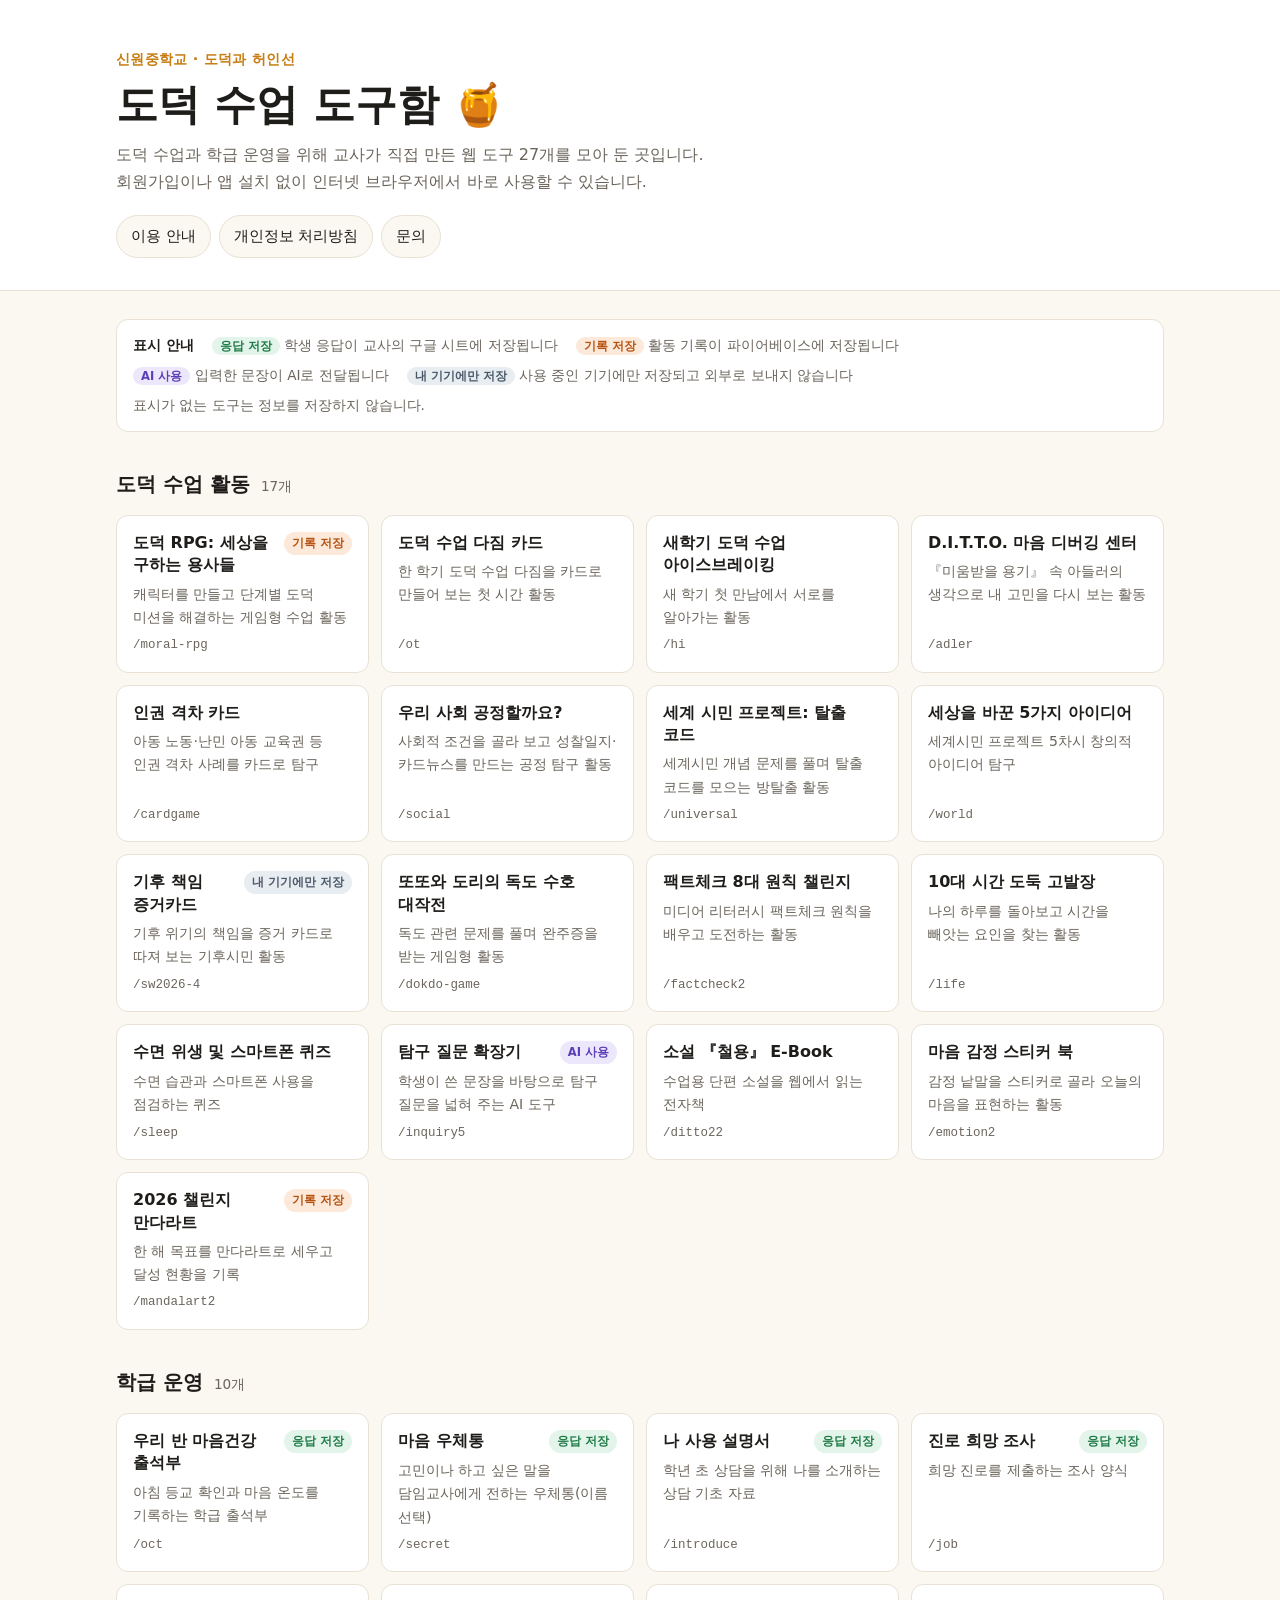
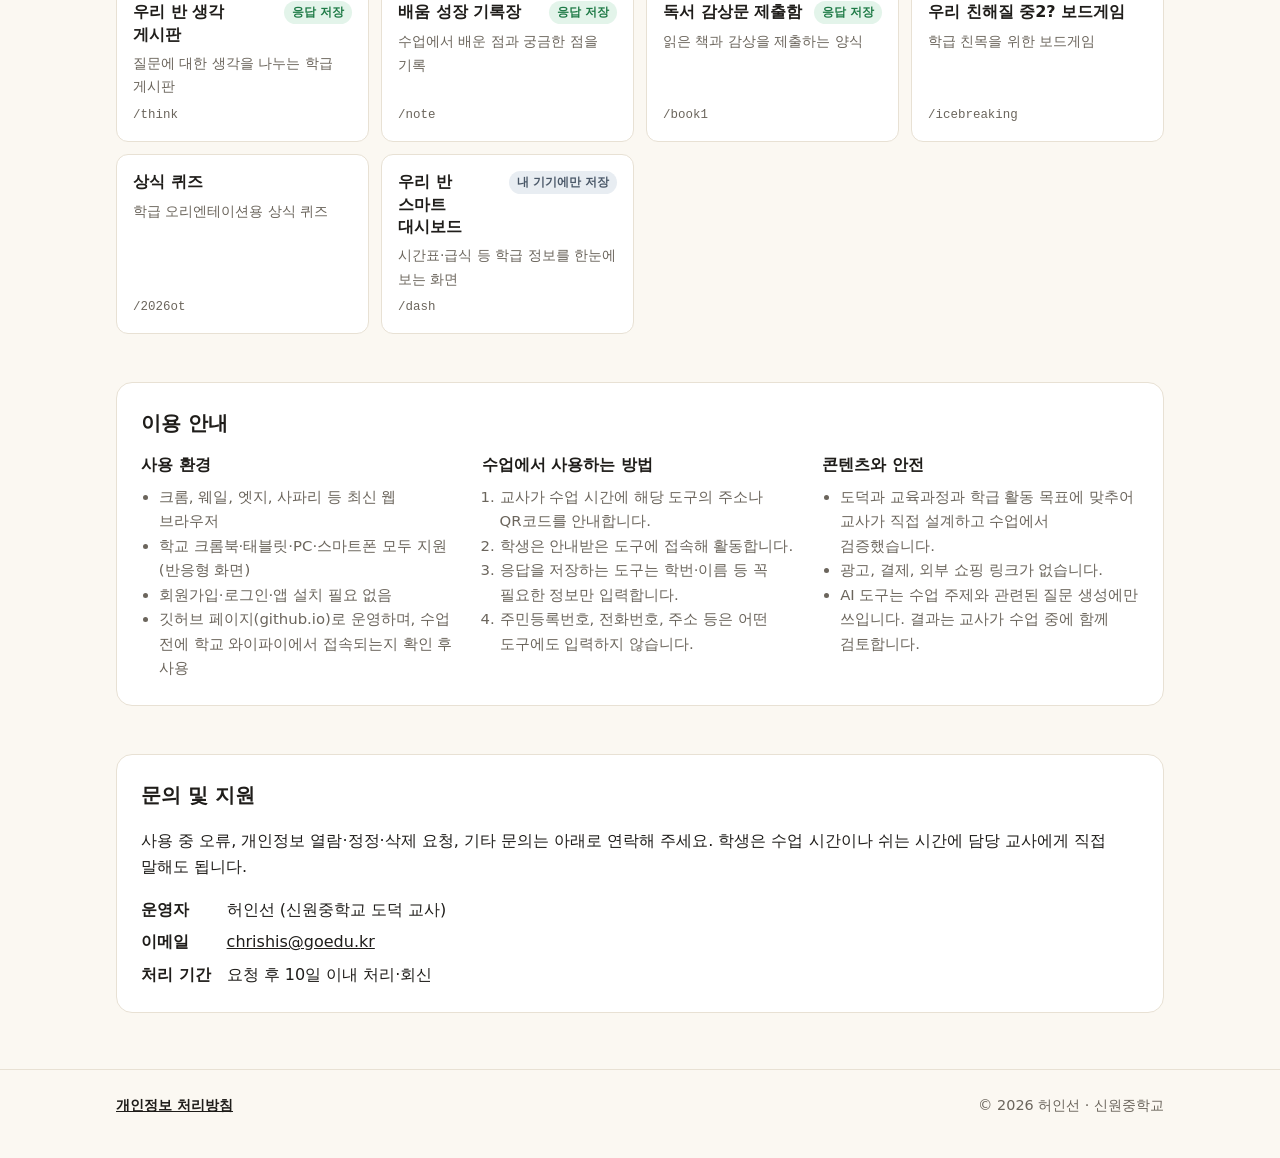
==== index.html @ d1f672aa "학급 운영 목록에서 비밀 마니또 제외 Co-Authored-By: Claude Opus 5.5 <noreply@anthropic.com> Claude-Session: https:/" ====
<!doctype html>
<html lang="ko">
<head>
<meta charset="utf-8">
<meta name="viewport" content="width=device-width, initial-scale=1">
<title>도덕 수업 도구함</title>
<meta name="description" content="신원중학교 허인선 교사가 수업과 학급 운영을 위해 직접 만든 학습지원 웹 도구 모음">
<link rel="stylesheet" href="style.css">
</head>
<body>
<header class="hero">
  <div class="wrap">
    <p class="eyebrow">신원중학교 · 도덕과 허인선</p>
    <h1>도덕 수업 도구함 <span aria-hidden="true">🍯</span></h1>
    <p class="lead">도덕 수업과 학급 운영을 위해 교사가 직접 만든 웹 도구 27개를 모아 둔 곳입니다. 회원가입이나 앱 설치 없이 인터넷 브라우저에서 바로 사용할 수 있습니다.</p>
    <nav class="quick">
      <a href="#guide">이용 안내</a>
      <a href="privacy.html">개인정보 처리방침</a>
      <a href="#support">문의</a>
    </nav>
  </div>
</header>

<main class="wrap">
  <aside class="legend" aria-label="표시 안내">
    <strong>표시 안내</strong>
    <span><span class="badge b-gs">응답 저장</span> 학생 응답이 교사의 구글 시트에 저장됩니다</span>
    <span><span class="badge b-fb">기록 저장</span> 활동 기록이 파이어베이스에 저장됩니다</span>
    <span><span class="badge b-ai">AI 사용</span> 입력한 문장이 AI로 전달됩니다</span>
    <span><span class="badge b-ls">내 기기에만 저장</span> 사용 중인 기기에만 저장되고 외부로 보내지 않습니다</span>
    <span>표시가 없는 도구는 정보를 저장하지 않습니다.</span>
  </aside>

    <section class="group">
      <h2>도덕 수업 활동 <small>17개</small></h2>
      <div class="grid">
      <a class="card" href="https://heoinseon.github.io/moral-rpg/" target="_blank" rel="noopener">
        <div class="card-top"><h3>도덕 RPG: 세상을 구하는 용사들</h3><span class="badge b-fb" title="파이어베이스">기록 저장</span></div>
        <p>캐릭터를 만들고 단계별 도덕 미션을 해결하는 게임형 수업 활동</p>
        <span class="url">/moral-rpg</span>
      </a>
      <a class="card" href="https://heoinseon.github.io/ot/" target="_blank" rel="noopener">
        <div class="card-top"><h3>도덕 수업 다짐 카드</h3></div>
        <p>한 학기 도덕 수업 다짐을 카드로 만들어 보는 첫 시간 활동</p>
        <span class="url">/ot</span>
      </a>
      <a class="card" href="https://heoinseon.github.io/hi/" target="_blank" rel="noopener">
        <div class="card-top"><h3>새학기 도덕 수업 아이스브레이킹</h3></div>
        <p>새 학기 첫 만남에서 서로를 알아가는 활동</p>
        <span class="url">/hi</span>
      </a>
      <a class="card" href="https://heoinseon.github.io/adler/" target="_blank" rel="noopener">
        <div class="card-top"><h3>D.I.T.T.O. 마음 디버깅 센터</h3></div>
        <p>『미움받을 용기』 속 아들러의 생각으로 내 고민을 다시 보는 활동</p>
        <span class="url">/adler</span>
      </a>
      <a class="card" href="https://heoinseon.github.io/cardgame/" target="_blank" rel="noopener">
        <div class="card-top"><h3>인권 격차 카드</h3></div>
        <p>아동 노동·난민 아동 교육권 등 인권 격차 사례를 카드로 탐구</p>
        <span class="url">/cardgame</span>
      </a>
      <a class="card" href="https://heoinseon.github.io/social/" target="_blank" rel="noopener">
        <div class="card-top"><h3>우리 사회 공정할까요?</h3></div>
        <p>사회적 조건을 골라 보고 성찰일지·카드뉴스를 만드는 공정 탐구 활동</p>
        <span class="url">/social</span>
      </a>
      <a class="card" href="https://heoinseon.github.io/universal/" target="_blank" rel="noopener">
        <div class="card-top"><h3>세계 시민 프로젝트: 탈출 코드</h3></div>
        <p>세계시민 개념 문제를 풀며 탈출 코드를 모으는 방탈출 활동</p>
        <span class="url">/universal</span>
      </a>
      <a class="card" href="https://heoinseon.github.io/world/" target="_blank" rel="noopener">
        <div class="card-top"><h3>세상을 바꾼 5가지 아이디어</h3></div>
        <p>세계시민 프로젝트 5차시 창의적 아이디어 탐구</p>
        <span class="url">/world</span>
      </a>
      <a class="card" href="https://heoinseon.github.io/sw2026-4/" target="_blank" rel="noopener">
        <div class="card-top"><h3>기후 책임 증거카드</h3><span class="badge b-ls" title="브라우저">내 기기에만 저장</span></div>
        <p>기후 위기의 책임을 증거 카드로 따져 보는 기후시민 활동</p>
        <span class="url">/sw2026-4</span>
      </a>
      <a class="card" href="https://heoinseon.github.io/dokdo-game/" target="_blank" rel="noopener">
        <div class="card-top"><h3>또또와 도리의 독도 수호 대작전</h3></div>
        <p>독도 관련 문제를 풀며 완주증을 받는 게임형 활동</p>
        <span class="url">/dokdo-game</span>
      </a>
      <a class="card" href="https://heoinseon.github.io/factcheck2/" target="_blank" rel="noopener">
        <div class="card-top"><h3>팩트체크 8대 원칙 챌린지</h3></div>
        <p>미디어 리터러시 팩트체크 원칙을 배우고 도전하는 활동</p>
        <span class="url">/factcheck2</span>
      </a>
      <a class="card" href="https://heoinseon.github.io/life/" target="_blank" rel="noopener">
        <div class="card-top"><h3>10대 시간 도둑 고발장</h3></div>
        <p>나의 하루를 돌아보고 시간을 빼앗는 요인을 찾는 활동</p>
        <span class="url">/life</span>
      </a>
      <a class="card" href="https://heoinseon.github.io/sleep/" target="_blank" rel="noopener">
        <div class="card-top"><h3>수면 위생 및 스마트폰 퀴즈</h3></div>
        <p>수면 습관과 스마트폰 사용을 점검하는 퀴즈</p>
        <span class="url">/sleep</span>
      </a>
      <a class="card" href="https://heoinseon.github.io/inquiry5/" target="_blank" rel="noopener">
        <div class="card-top"><h3>탐구 질문 확장기</h3><span class="badge b-ai" title="Google Gemini">AI 사용</span></div>
        <p>학생이 쓴 문장을 바탕으로 탐구 질문을 넓혀 주는 AI 도구</p>
        <span class="url">/inquiry5</span>
      </a>
      <a class="card" href="https://heoinseon.github.io/ditto22/" target="_blank" rel="noopener">
        <div class="card-top"><h3>소설 『철용』 E-Book</h3></div>
        <p>수업용 단편 소설을 웹에서 읽는 전자책</p>
        <span class="url">/ditto22</span>
      </a>
      <a class="card" href="https://heoinseon.github.io/emotion2/" target="_blank" rel="noopener">
        <div class="card-top"><h3>마음 감정 스티커 북</h3></div>
        <p>감정 낱말을 스티커로 골라 오늘의 마음을 표현하는 활동</p>
        <span class="url">/emotion2</span>
      </a>
      <a class="card" href="https://heoinseon.github.io/mandalart2/" target="_blank" rel="noopener">
        <div class="card-top"><h3>2026 챌린지 만다라트</h3><span class="badge b-fb" title="파이어베이스">기록 저장</span></div>
        <p>한 해 목표를 만다라트로 세우고 달성 현황을 기록</p>
        <span class="url">/mandalart2</span>
      </a>
      </div>
    </section>
    <section class="group">
      <h2>학급 운영 <small>10개</small></h2>
      <div class="grid">
      <a class="card" href="https://heoinseon.github.io/oct/" target="_blank" rel="noopener">
        <div class="card-top"><h3>우리 반 마음건강 출석부</h3><span class="badge b-gs" title="구글 시트">응답 저장</span></div>
        <p>아침 등교 확인과 마음 온도를 기록하는 학급 출석부</p>
        <span class="url">/oct</span>
      </a>
      <a class="card" href="https://heoinseon.github.io/secret/" target="_blank" rel="noopener">
        <div class="card-top"><h3>마음 우체통</h3><span class="badge b-gs" title="구글 시트">응답 저장</span></div>
        <p>고민이나 하고 싶은 말을 담임교사에게 전하는 우체통(이름 선택)</p>
        <span class="url">/secret</span>
      </a>
      <a class="card" href="https://heoinseon.github.io/introduce/" target="_blank" rel="noopener">
        <div class="card-top"><h3>나 사용 설명서</h3><span class="badge b-gs" title="구글 시트">응답 저장</span></div>
        <p>학년 초 상담을 위해 나를 소개하는 상담 기초 자료</p>
        <span class="url">/introduce</span>
      </a>
      <a class="card" href="https://heoinseon.github.io/job/" target="_blank" rel="noopener">
        <div class="card-top"><h3>진로 희망 조사</h3><span class="badge b-gs" title="구글 시트">응답 저장</span></div>
        <p>희망 진로를 제출하는 조사 양식</p>
        <span class="url">/job</span>
      </a>
      <a class="card" href="https://heoinseon.github.io/think/" target="_blank" rel="noopener">
        <div class="card-top"><h3>우리 반 생각 게시판</h3><span class="badge b-gs" title="구글 시트">응답 저장</span></div>
        <p>질문에 대한 생각을 나누는 학급 게시판</p>
        <span class="url">/think</span>
      </a>
      <a class="card" href="https://heoinseon.github.io/note/" target="_blank" rel="noopener">
        <div class="card-top"><h3>배움 성장 기록장</h3><span class="badge b-gs" title="구글 시트">응답 저장</span></div>
        <p>수업에서 배운 점과 궁금한 점을 기록</p>
        <span class="url">/note</span>
      </a>
      <a class="card" href="https://heoinseon.github.io/book1/" target="_blank" rel="noopener">
        <div class="card-top"><h3>독서 감상문 제출함</h3><span class="badge b-gs" title="구글 시트">응답 저장</span></div>
        <p>읽은 책과 감상을 제출하는 양식</p>
        <span class="url">/book1</span>
      </a>
      <a class="card" href="https://heoinseon.github.io/icebreaking/" target="_blank" rel="noopener">
        <div class="card-top"><h3>우리 친해질 중2? 보드게임</h3></div>
        <p>학급 친목을 위한 보드게임</p>
        <span class="url">/icebreaking</span>
      </a>
      <a class="card" href="https://heoinseon.github.io/2026ot/" target="_blank" rel="noopener">
        <div class="card-top"><h3>상식 퀴즈</h3></div>
        <p>학급 오리엔테이션용 상식 퀴즈</p>
        <span class="url">/2026ot</span>
      </a>
      <a class="card" href="https://heoinseon.github.io/dash/" target="_blank" rel="noopener">
        <div class="card-top"><h3>우리 반 스마트 대시보드</h3><span class="badge b-ls" title="브라우저">내 기기에만 저장</span></div>
        <p>시간표·급식 등 학급 정보를 한눈에 보는 화면</p>
        <span class="url">/dash</span>
      </a>
      </div>
    </section>

  <section id="guide" class="panel">
    <h2>이용 안내</h2>
    <div class="cols">
      <div>
        <h3>사용 환경</h3>
        <ul>
          <li>크롬, 웨일, 엣지, 사파리 등 최신 웹 브라우저</li>
          <li>학교 크롬북·태블릿·PC·스마트폰 모두 지원(반응형 화면)</li>
          <li>회원가입·로그인·앱 설치 필요 없음</li>
          <li>깃허브 페이지(github.io)로 운영하며, 수업 전에 학교 와이파이에서 접속되는지 확인 후 사용</li>
        </ul>
      </div>
      <div>
        <h3>수업에서 사용하는 방법</h3>
        <ol>
          <li>교사가 수업 시간에 해당 도구의 주소나 QR코드를 안내합니다.</li>
          <li>학생은 안내받은 도구에 접속해 활동합니다.</li>
          <li>응답을 저장하는 도구는 학번·이름 등 꼭 필요한 정보만 입력합니다.</li>
          <li>주민등록번호, 전화번호, 주소 등은 어떤 도구에도 입력하지 않습니다.</li>
        </ol>
      </div>
      <div>
        <h3>콘텐츠와 안전</h3>
        <ul>
          <li>도덕과 교육과정과 학급 활동 목표에 맞추어 교사가 직접 설계하고 수업에서 검증했습니다.</li>
          <li>광고, 결제, 외부 쇼핑 링크가 없습니다.</li>
          <li>AI 도구는 수업 주제와 관련된 질문 생성에만 쓰입니다. 결과는 교사가 수업 중에 함께 검토합니다.</li>
        </ul>
      </div>
    </div>
  </section>

  <section id="support" class="panel">
    <h2>문의 및 지원</h2>
    <p>사용 중 오류, 개인정보 열람·정정·삭제 요청, 기타 문의는 아래로 연락해 주세요. 학생은 수업 시간이나 쉬는 시간에 담당 교사에게 직접 말해도 됩니다.</p>
    <dl class="contact">
      <dt>운영자</dt><dd>허인선 (신원중학교 도덕 교사)</dd>
      <dt>이메일</dt><dd><a href="mailto:chrishis@goedu.kr">chrishis@goedu.kr</a></dd>
      <dt>처리 기간</dt><dd>요청 후 10일 이내 처리·회신</dd>
    </dl>
  </section>
</main>

<footer class="foot">
  <div class="wrap">
    <a href="privacy.html"><strong>개인정보 처리방침</strong></a>
    <span>© 2026 허인선 · 신원중학교</span>
  </div>
</footer>
</body>
</html>
---- style.css ----
:root{
  --bg:#fbf8f2; --surface:#ffffff; --ink:#1f1d1a; --muted:#6b655c; --line:#e8e1d4;
  --accent:#c77d12; --accent-soft:#fdf0d8;
  --gs:#1e7a46; --gs-bg:#e3f4ea; --fb:#b5520f; --fb-bg:#fde9da;
  --ai:#5b3fb8; --ai-bg:#ece7fb; --ls:#4a5868; --ls-bg:#e8edf2;
}
@media (prefers-color-scheme: dark){
  :root{
    --bg:#191714; --surface:#221f1b; --ink:#f1ece4; --muted:#a8a095; --line:#38332c;
    --accent:#f0a83a; --accent-soft:#3a2e1a;
    --gs:#7fd3a2; --gs-bg:#1f3428; --fb:#f4a774; --fb-bg:#3b271a;
    --ai:#b9a6f5; --ai-bg:#2d2547; --ls:#b4c0cc; --ls-bg:#2a3038;
  }
}
*{box-sizing:border-box}
body{margin:0;background:var(--bg);color:var(--ink);
  font-family:"Pretendard","Apple SD Gothic Neo","Malgun Gothic","Noto Sans KR",system-ui,sans-serif;
  line-height:1.65;word-break:keep-all}
a{color:inherit}
.wrap{max-width:1080px;margin:0 auto;padding:0 16px}
.hero{border-bottom:1px solid var(--line);background:var(--surface);padding:48px 0 32px}
.eyebrow{margin:0;color:var(--accent);font-weight:700;font-size:.9rem;letter-spacing:.02em}
.hero h1{margin:.2em 0 .3em;font-size:clamp(1.8rem,5vw,2.6rem);line-height:1.2}
.lead{max-width:640px;color:var(--muted);margin:0}
.quick{display:flex;flex-wrap:wrap;gap:8px;margin-top:20px}
.quick a{text-decoration:none;padding:8px 14px;border:1px solid var(--line);border-radius:999px;font-size:.92rem;background:var(--bg)}
.quick a:hover{border-color:var(--accent);color:var(--accent)}
.legend{display:flex;flex-wrap:wrap;gap:8px 18px;align-items:center;margin:28px 0 8px;padding:14px 16px;
  background:var(--surface);border:1px solid var(--line);border-radius:12px;font-size:.85rem;color:var(--muted)}
.legend strong{color:var(--ink)}
.group{margin-top:36px}
.group h2{font-size:1.25rem;margin:0 0 14px}
.group h2 small{color:var(--muted);font-weight:500;font-size:.85rem;margin-left:4px}
.grid{display:grid;grid-template-columns:repeat(auto-fill,minmax(240px,1fr));gap:12px}
.card{display:flex;flex-direction:column;gap:6px;text-decoration:none;background:var(--surface);
  border:1px solid var(--line);border-radius:12px;padding:16px;transition:border-color .15s,transform .15s}
.card:hover{border-color:var(--accent);transform:translateY(-2px)}
.card-top{display:flex;justify-content:space-between;gap:8px;align-items:flex-start}
.card h3{margin:0;font-size:1rem;line-height:1.4}
.card p{margin:0;color:var(--muted);font-size:.88rem;flex:1}
.card .url{font-size:.78rem;color:var(--muted);font-family:ui-monospace,Menlo,monospace}
.badge{flex-shrink:0;font-size:.72rem;font-weight:700;padding:2px 8px;border-radius:999px;white-space:nowrap}
.b-gs{color:var(--gs);background:var(--gs-bg)} .b-fb{color:var(--fb);background:var(--fb-bg)}
.b-ai{color:var(--ai);background:var(--ai-bg)} .b-ls{color:var(--ls);background:var(--ls-bg)}
.panel{margin-top:48px;background:var(--surface);border:1px solid var(--line);border-radius:16px;padding:24px}
.panel h2{margin:0 0 12px;font-size:1.25rem}
.panel h3{font-size:1rem;margin:0 0 6px}
.cols{display:grid;grid-template-columns:repeat(auto-fit,minmax(260px,1fr));gap:24px}
.panel ul,.panel ol{margin:0;padding-left:1.2em;color:var(--muted);font-size:.93rem}
.contact{display:grid;grid-template-columns:max-content 1fr;gap:6px 16px;margin:16px 0 0}
.contact dt{font-weight:700} .contact dd{margin:0}
.foot{margin-top:56px;border-top:1px solid var(--line);padding:24px 0 40px;font-size:.9rem;color:var(--muted)}
.foot .wrap{display:flex;flex-wrap:wrap;gap:12px 24px;justify-content:space-between}
.foot a{color:var(--ink)}
/* 처리방침 문서 */
.doc{max-width:820px}
.doc h2{font-size:1.15rem;margin:36px 0 10px;padding-top:12px;border-top:1px solid var(--line)}
.doc p,.doc li{font-size:.95rem}
.doc .meta{color:var(--muted);font-size:.88rem}
.toc{background:var(--surface);border:1px solid var(--line);border-radius:12px;padding:16px 20px;margin:24px 0}
.toc ol{margin:0;padding-left:1.3em;columns:2;column-gap:28px;font-size:.92rem}
@media (max-width:560px){.toc ol{columns:1}}
.tbl{width:100%;overflow-x:auto;margin:12px 0}
table{border-collapse:collapse;width:100%;min-width:560px;font-size:.88rem;background:var(--surface)}
th,td{border:1px solid var(--line);padding:8px 10px;text-align:left;vertical-align:top}
th{background:var(--accent-soft)}
.note{background:var(--accent-soft);border-radius:10px;padding:12px 16px;font-size:.92rem}
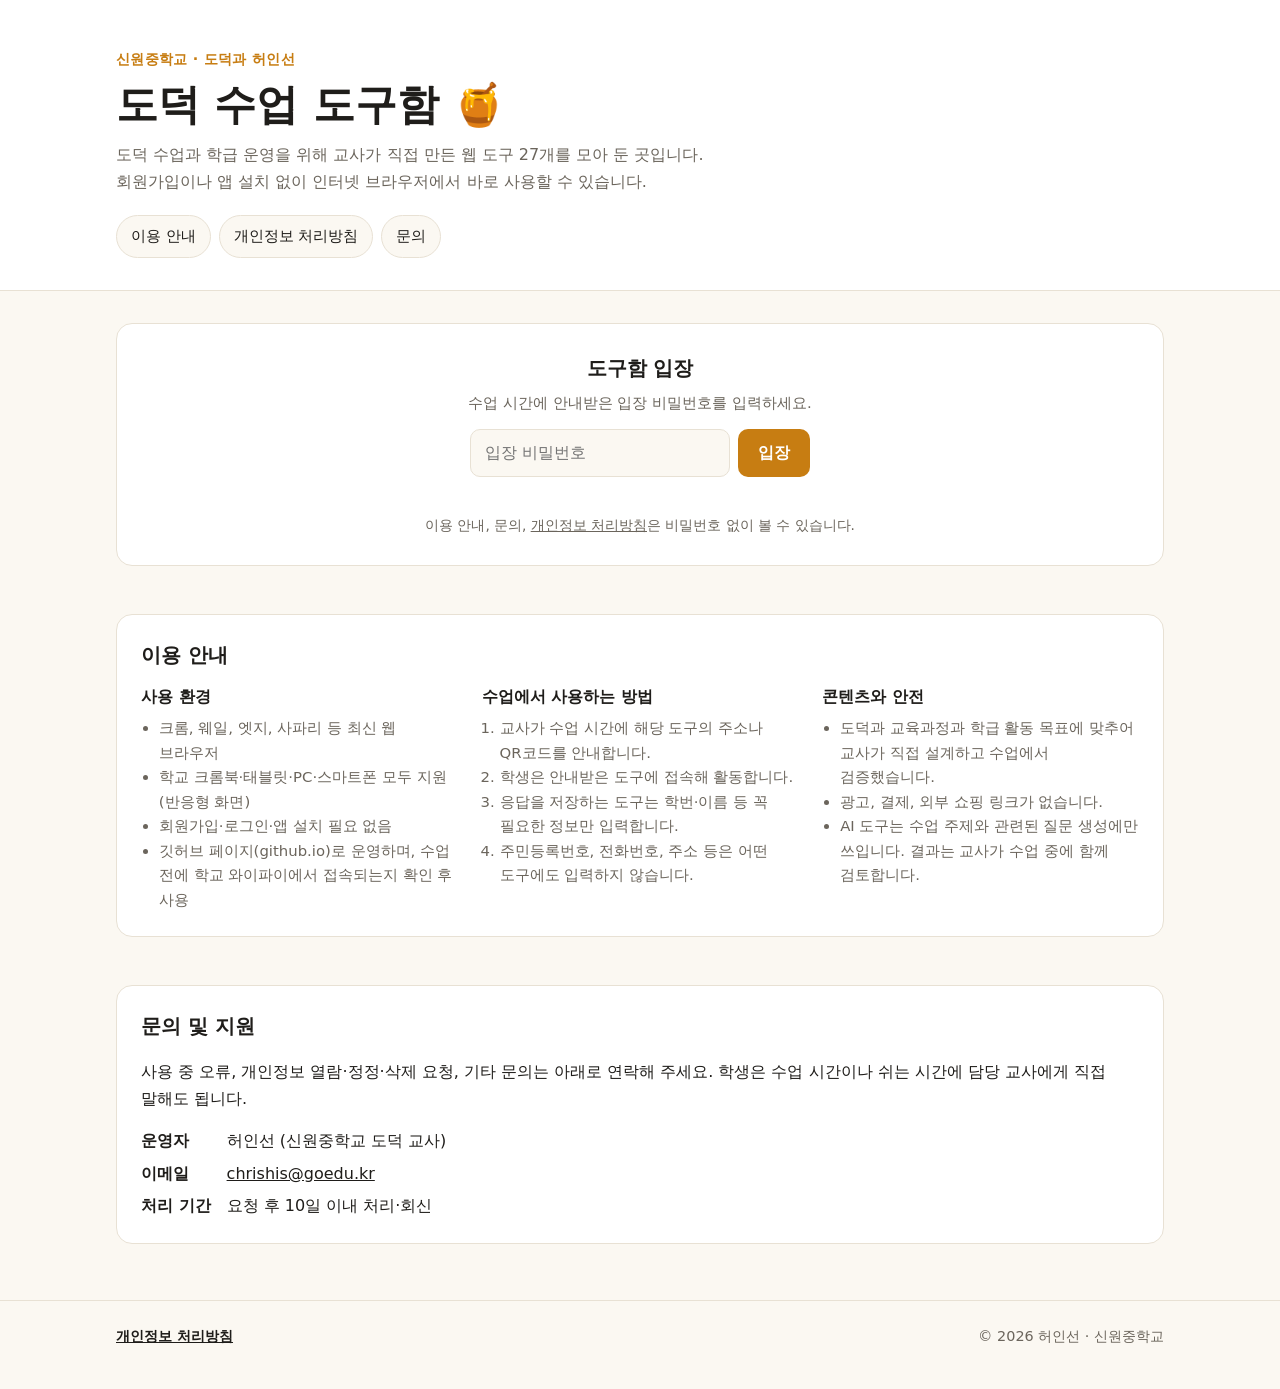
==== commit 77a7f8d2: "도구 목록에 입장 비밀번호 화면 추가 (목록은 암호화, 안내·문의·처리방침은 공개) Co-Authored-By: Claude Opus 5.5 <noreply@anthropic.co" ====
--- a/index.html
+++ b/index.html
@@ -22,161 +22,39 @@
 </header>
 
 <main class="wrap">
-  <aside class="legend" aria-label="표시 안내">
-    <strong>표시 안내</strong>
-    <span><span class="badge b-gs">응답 저장</span> 학생 응답이 교사의 구글 시트에 저장됩니다</span>
-    <span><span class="badge b-fb">기록 저장</span> 활동 기록이 파이어베이스에 저장됩니다</span>
-    <span><span class="badge b-ai">AI 사용</span> 입력한 문장이 AI로 전달됩니다</span>
-    <span><span class="badge b-ls">내 기기에만 저장</span> 사용 중인 기기에만 저장되고 외부로 보내지 않습니다</span>
-    <span>표시가 없는 도구는 정보를 저장하지 않습니다.</span>
-  </aside>
-
-    <section class="group">
-      <h2>도덕 수업 활동 <small>17개</small></h2>
-      <div class="grid">
-      <a class="card" href="https://heoinseon.github.io/moral-rpg/" target="_blank" rel="noopener">
-        <div class="card-top"><h3>도덕 RPG: 세상을 구하는 용사들</h3><span class="badge b-fb" title="파이어베이스">기록 저장</span></div>
-        <p>캐릭터를 만들고 단계별 도덕 미션을 해결하는 게임형 수업 활동</p>
-        <span class="url">/moral-rpg</span>
-      </a>
-      <a class="card" href="https://heoinseon.github.io/ot/" target="_blank" rel="noopener">
-        <div class="card-top"><h3>도덕 수업 다짐 카드</h3></div>
-        <p>한 학기 도덕 수업 다짐을 카드로 만들어 보는 첫 시간 활동</p>
-        <span class="url">/ot</span>
-      </a>
-      <a class="card" href="https://heoinseon.github.io/hi/" target="_blank" rel="noopener">
-        <div class="card-top"><h3>새학기 도덕 수업 아이스브레이킹</h3></div>
-        <p>새 학기 첫 만남에서 서로를 알아가는 활동</p>
-        <span class="url">/hi</span>
-      </a>
-      <a class="card" href="https://heoinseon.github.io/adler/" target="_blank" rel="noopener">
-        <div class="card-top"><h3>D.I.T.T.O. 마음 디버깅 센터</h3></div>
-        <p>『미움받을 용기』 속 아들러의 생각으로 내 고민을 다시 보는 활동</p>
-        <span class="url">/adler</span>
-      </a>
-      <a class="card" href="https://heoinseon.github.io/cardgame/" target="_blank" rel="noopener">
-        <div class="card-top"><h3>인권 격차 카드</h3></div>
-        <p>아동 노동·난민 아동 교육권 등 인권 격차 사례를 카드로 탐구</p>
-        <span class="url">/cardgame</span>
-      </a>
-      <a class="card" href="https://heoinseon.github.io/social/" target="_blank" rel="noopener">
-        <div class="card-top"><h3>우리 사회 공정할까요?</h3></div>
-        <p>사회적 조건을 골라 보고 성찰일지·카드뉴스를 만드는 공정 탐구 활동</p>
-        <span class="url">/social</span>
-      </a>
-      <a class="card" href="https://heoinseon.github.io/universal/" target="_blank" rel="noopener">
-        <div class="card-top"><h3>세계 시민 프로젝트: 탈출 코드</h3></div>
-        <p>세계시민 개념 문제를 풀며 탈출 코드를 모으는 방탈출 활동</p>
-        <span class="url">/universal</span>
-      </a>
-      <a class="card" href="https://heoinseon.github.io/world/" target="_blank" rel="noopener">
-        <div class="card-top"><h3>세상을 바꾼 5가지 아이디어</h3></div>
-        <p>세계시민 프로젝트 5차시 창의적 아이디어 탐구</p>
-        <span class="url">/world</span>
-      </a>
-      <a class="card" href="https://heoinseon.github.io/sw2026-4/" target="_blank" rel="noopener">
-        <div class="card-top"><h3>기후 책임 증거카드</h3><span class="badge b-ls" title="브라우저">내 기기에만 저장</span></div>
-        <p>기후 위기의 책임을 증거 카드로 따져 보는 기후시민 활동</p>
-        <span class="url">/sw2026-4</span>
-      </a>
-      <a class="card" href="https://heoinseon.github.io/dokdo-game/" target="_blank" rel="noopener">
-        <div class="card-top"><h3>또또와 도리의 독도 수호 대작전</h3></div>
-        <p>독도 관련 문제를 풀며 완주증을 받는 게임형 활동</p>
-        <span class="url">/dokdo-game</span>
-      </a>
-      <a class="card" href="https://heoinseon.github.io/factcheck2/" target="_blank" rel="noopener">
-        <div class="card-top"><h3>팩트체크 8대 원칙 챌린지</h3></div>
-        <p>미디어 리터러시 팩트체크 원칙을 배우고 도전하는 활동</p>
-        <span class="url">/factcheck2</span>
-      </a>
-      <a class="card" href="https://heoinseon.github.io/life/" target="_blank" rel="noopener">
-        <div class="card-top"><h3>10대 시간 도둑 고발장</h3></div>
-        <p>나의 하루를 돌아보고 시간을 빼앗는 요인을 찾는 활동</p>
-        <span class="url">/life</span>
-      </a>
-      <a class="card" href="https://heoinseon.github.io/sleep/" target="_blank" rel="noopener">
-        <div class="card-top"><h3>수면 위생 및 스마트폰 퀴즈</h3></div>
-        <p>수면 습관과 스마트폰 사용을 점검하는 퀴즈</p>
-        <span class="url">/sleep</span>
-      </a>
-      <a class="card" href="https://heoinseon.github.io/inquiry5/" target="_blank" rel="noopener">
-        <div class="card-top"><h3>탐구 질문 확장기</h3><span class="badge b-ai" title="Google Gemini">AI 사용</span></div>
-        <p>학생이 쓴 문장을 바탕으로 탐구 질문을 넓혀 주는 AI 도구</p>
-        <span class="url">/inquiry5</span>
-      </a>
-      <a class="card" href="https://heoinseon.github.io/ditto22/" target="_blank" rel="noopener">
-        <div class="card-top"><h3>소설 『철용』 E-Book</h3></div>
-        <p>수업용 단편 소설을 웹에서 읽는 전자책</p>
-        <span class="url">/ditto22</span>
-      </a>
-      <a class="card" href="https://heoinseon.github.io/emotion2/" target="_blank" rel="noopener">
-        <div class="card-top"><h3>마음 감정 스티커 북</h3></div>
-        <p>감정 낱말을 스티커로 골라 오늘의 마음을 표현하는 활동</p>
-        <span class="url">/emotion2</span>
-      </a>
-      <a class="card" href="https://heoinseon.github.io/mandalart2/" target="_blank" rel="noopener">
-        <div class="card-top"><h3>2026 챌린지 만다라트</h3><span class="badge b-fb" title="파이어베이스">기록 저장</span></div>
-        <p>한 해 목표를 만다라트로 세우고 달성 현황을 기록</p>
-        <span class="url">/mandalart2</span>
-      </a>
-      </div>
-    </section>
-    <section class="group">
-      <h2>학급 운영 <small>10개</small></h2>
-      <div class="grid">
-      <a class="card" href="https://heoinseon.github.io/oct/" target="_blank" rel="noopener">
-        <div class="card-top"><h3>우리 반 마음건강 출석부</h3><span class="badge b-gs" title="구글 시트">응답 저장</span></div>
-        <p>아침 등교 확인과 마음 온도를 기록하는 학급 출석부</p>
-        <span class="url">/oct</span>
-      </a>
-      <a class="card" href="https://heoinseon.github.io/secret/" target="_blank" rel="noopener">
-        <div class="card-top"><h3>마음 우체통</h3><span class="badge b-gs" title="구글 시트">응답 저장</span></div>
-        <p>고민이나 하고 싶은 말을 담임교사에게 전하는 우체통(이름 선택)</p>
-        <span class="url">/secret</span>
-      </a>
-      <a class="card" href="https://heoinseon.github.io/introduce/" target="_blank" rel="noopener">
-        <div class="card-top"><h3>나 사용 설명서</h3><span class="badge b-gs" title="구글 시트">응답 저장</span></div>
-        <p>학년 초 상담을 위해 나를 소개하는 상담 기초 자료</p>
-        <span class="url">/introduce</span>
-      </a>
-      <a class="card" href="https://heoinseon.github.io/job/" target="_blank" rel="noopener">
-        <div class="card-top"><h3>진로 희망 조사</h3><span class="badge b-gs" title="구글 시트">응답 저장</span></div>
-        <p>희망 진로를 제출하는 조사 양식</p>
-        <span class="url">/job</span>
-      </a>
-      <a class="card" href="https://heoinseon.github.io/think/" target="_blank" rel="noopener">
-        <div class="card-top"><h3>우리 반 생각 게시판</h3><span class="badge b-gs" title="구글 시트">응답 저장</span></div>
-        <p>질문에 대한 생각을 나누는 학급 게시판</p>
-        <span class="url">/think</span>
-      </a>
-      <a class="card" href="https://heoinseon.github.io/note/" target="_blank" rel="noopener">
-        <div class="card-top"><h3>배움 성장 기록장</h3><span class="badge b-gs" title="구글 시트">응답 저장</span></div>
-        <p>수업에서 배운 점과 궁금한 점을 기록</p>
-        <span class="url">/note</span>
-      </a>
-      <a class="card" href="https://heoinseon.github.io/book1/" target="_blank" rel="noopener">
-        <div class="card-top"><h3>독서 감상문 제출함</h3><span class="badge b-gs" title="구글 시트">응답 저장</span></div>
-        <p>읽은 책과 감상을 제출하는 양식</p>
-        <span class="url">/book1</span>
-      </a>
-      <a class="card" href="https://heoinseon.github.io/icebreaking/" target="_blank" rel="noopener">
-        <div class="card-top"><h3>우리 친해질 중2? 보드게임</h3></div>
-        <p>학급 친목을 위한 보드게임</p>
-        <span class="url">/icebreaking</span>
-      </a>
-      <a class="card" href="https://heoinseon.github.io/2026ot/" target="_blank" rel="noopener">
-        <div class="card-top"><h3>상식 퀴즈</h3></div>
-        <p>학급 오리엔테이션용 상식 퀴즈</p>
-        <span class="url">/2026ot</span>
-      </a>
-      <a class="card" href="https://heoinseon.github.io/dash/" target="_blank" rel="noopener">
-        <div class="card-top"><h3>우리 반 스마트 대시보드</h3><span class="badge b-ls" title="브라우저">내 기기에만 저장</span></div>
-        <p>시간표·급식 등 학급 정보를 한눈에 보는 화면</p>
-        <span class="url">/dash</span>
-      </a>
-      </div>
-    </section>
-
+  <section id="gate" class="gate">
+    <h2>도구함 입장</h2>
+    <p>수업 시간에 안내받은 입장 비밀번호를 입력하세요.</p>
+    <form id="gate-form" autocomplete="off">
+      <label for="gate-pw" class="sr">입장 비밀번호</label>
+      <input id="gate-pw" type="password" placeholder="입장 비밀번호" required>
+      <button type="submit">입장</button>
+    </form>
+    <p id="gate-msg" class="gate-msg" role="alert"></p>
+    <p class="gate-note">이용 안내, 문의, <a href="privacy.html">개인정보 처리방침</a>은 비밀번호 없이 볼 수 있습니다.</p>
+  </section>
+  <div id="vault"></div>
+  <script type="application/json" id="vault-data">{"s": "jmVpMJh/tc26S0IYLDVnsw==", "i": "VEbkR9oCpFQLPz8D", "c": "nIPX/BXY41OzzC1LXAsn0L9A44rYpaDvjRw2ezuCR+5qrplNz4S8rzfikCEnUTYFPYnZ1MRVso8kcWbquu+xAy8qXgz8IC6Tu7IJh9HdBQWljWiEj3wbHveOEl6QU2WBCRF7kmS7Bq8n96g80gayBK8GKlg7xTPl+X23QlH2WH+mO60JfqyLHJBzz+R/iBE2L6eTOGxhOM8xYrCiUHbyXBBv5DjElMhigOvv+LHvYTUIwjfkv8uTDLBNVz0oU87gTmi/VX15IBr4ihh3/jKanAjrf+nIAziOHrfUiqG0iql+u8/c+ZC+8/Nr8rnmQgot4SX48TIGOZPnafewFz+eqNsC50e0feRd7zEJIFjquUTPzymbWOP/FkOx/uRs1UtF3OfpINrgV+LFw/YpIgOr5R85/79nagBgMKAVP8fHrzh9H1WE6Y/pH+77tlNuKi2qz8QeTDVzJduCXdhwh51StG+QB1L2i40ho79UzrdIAnVYKcDnaIz/Q2YbP2YGUFF4hl7jztRsfAPruf0KXBNbFMdEJdyOOAJpw4u3V16Grss6wBPmsnvteSvsPfBIdA7rELFxRre9zmza974oSGjVsTfSkJXmYCuHgDP8PiLcYfVhkNG1QziDcCovADR+c+Y8zxTV/6So9Jw05fXcbGMpHzmK8FUPtnBdvmFXBP6jU605lbgaKsvmJHN91LWSwfzb1BDq55yOS9Dz/euBPOO+TH3NT4k1/WoKrjnwUFDHGYCxq1aagpErr4ISDYksC2NdqmW3B0RZlGbQD0FyFFWVp1BdjPw8aYdNbiy2uT+KyJ9CfOQGH1qe0vgaL6tui4Myqo0tNLOfJThiUOhP/MyWXN23h8YfJWPSv3IMCNDAkdRFunoCIksMwPjUpfBvLl1iVr2yzSJTrda/x3z4naxE8Pamv5OTWLOsyf8XLbFZeFKY5pCt3LtySMyT/saC9jOhqC8MKpdlhMlovWbyaUQYG54D6j/SAaP9QP1YvE76smE1xzPmqhpmlslg1x9w5Jb+Fk2GuUL9zq5m5GO9RxmmgbonuQOykiikefL9k9xrLPMCXEi0Ypcd4FGJ3k48XFikHS3PJ8ybEI1o0V1DswjhwBW3sK9TOOSWH4TOAeKPIQQGnI1mC5CEG/P+L5FyRbJWBMM1qgEXDmqNzZzg2cmoawonMNdXZGIEpFvZ3qK+irNTZqgXbnt0F2EGL5l1aBYM62maMdh80hK/df/R/wCb1xkV/hrYFf3zw4tt/dMmJSv0PmxQyQt9hrAUt7RagtR4fiJXn2sj3J7icY2dxRx0Kwj/nu3v0snIRYOpoeCc9oDE1aiZWim82o8KXbETTi8OkBGO3U5y8GPJs7oiKzCk68Bu/R9EJj4OUe3pirhqY/8M2lwwtTmZQa+6KPAnKTCzsBViYMA33XwHsvodYUEsz4kis/6QKzIWvX1dFhnSvzzgkCeZeHLead6ZOu/H463joNUtTMy8IKEPCdyjlrer/chtsbiTHNWj/Iz3ma7+AuqdQGerSI3SiU/kaPi5sM2U1PNnQyp6UXcyekM6sxcVGy9wSaVs8q/Xq30NpH+5aU0VlRMLL8vVvTsIp2ExGmLbN5a5g52iaUBcIev7Kmey3sJz9bZGhAUdFV3xY5p+vJBQI4EnbHramESFYcJXSEW6bdC7+JqrQaLzvf8msKhep8bDrOnqqLH/JezWlHpPT2a3kjcEwXb92S85cKf690DeZ8e8u3BfTBWACNyDO8s6f/XXwghhhskFsWoSaZpAVcAVv/QAPpulKU5ocnShDi56o0C8jGGERXRS+9vYzgV86dJk+iiMhlWpZ7TxhSguAZ1H9ipsU4cqlo1V9lyEXxA7mlvhvSgcT92RsJU/EprXuoYCaGD0f7eLiKwLJmB1HGwZxk7X63OxQXpvVoO0Tn5YPMk73AI+c8N6S8mbSYnzPjv/k4AVlinOipTxK4TrFrO7j2CoShoxe+Rf8GmGvlg5xuOTIbIk7sxFbkoJyOv52Bp5yFgbnvStuz4L9hxdksS6BbLdUscxfLqQk9OECrR9LkV7ago5Vo2UIe42tJZYIec4h0mJpKKVh+sb/y9gZ/2VBJ1rSZpgwBUzLHuIbchaG+NdowryaNtpvzUbO6VAWCrCTPb5h+wRbITwWtk8mETcUrFJvsAYLzCw5e+MWdV3MW+B4NV4qofyurftpovktM7CACgTy9hoBPHAtu6EzwiaK11YSU6ojcxjZeT+UVpCdvFP9ZSmuC4UiZcoO3q964B/iRvygYFQwQH2Qi1J69mr1iqhSs8HLM8WmLTYWzpsXgg+ojdD+iOhz6UcdfrGWuWxn3XNJIxs0SQYb3Wdk7e/fpm2MohWRviL/XOdkbrENr5ZlPmLzDdWxsVKg2HcyKCHg8jdJHIvRpnRkHlrlSrO8F7xx/Ynuos76WnBXKwj1Yfyfw4D6tsdYT6GR07TLmG2/7TynAHiBAXNeFPhFKFJ/ohh5HT14LpDhC9UFGW1c3rU+1ZAEmhj1XuRSdUTMCYsYiCOZvNz3FP7H/lsmVjHai1IdBZZ/3IFsMyBgpVMm958188Q/LI7GXDBKNlB4/Ku5K4Y3XzRpTRSB4O3LwCcoXZUCQDGFto/YcZ7GXolTnbxlIGABnQczd5T4iK/UzCTg1Jvv8vvJ6Lhhsi01TDDFvq5CNT259WK0MmU9gcfTy5s1FpiHw1eXtfHj6D5QBTMJ8jyRRePK3Zu32nT/WzhxYxZgIFYap1t2Lfsrg8X/o/ourPdN6HBLUav7FjfnUI2l4qBaFSb5HvponnMS0e5RpBl5Xh+ZicyB2l4QOznDnbWxX1NBmiTQXjMj0oCO6FH414MghHqdWWmHSdrye5yyuxgRj8d3YvkOGzplDJi/Wiuz1pcCANKIA8qNRBsws9hMNii9Wws49Pkj2d7X2ulGZnOG7v5sKRlpcZE9LZU27cHhsL/6+BhEmiVyujzRpyQMoHtEfWjshC9uvSyVaDCI5yWScHDe8OEqD7VtX2CtM8sfrjo17d90EUzlUNZxIA+Ucgu73sb7l0eokUsE6jUiKVJN8gVcAwIS5uCehLEizzAc6R3dvkGtEK2NFE1LiXrnWYJrRuYwS0cPg3XWK6Z7d/O6dCb/UgundK6THhjo01kHjhEc+YD9MAY2zLOGADYtKg3D8O3K8Pe7ntnwoUcjsboHVztQ4L+qpkI199EuFX1HEzkftJ3vLzfDj7iWVwvU6k9ZosFuJMf3i+mR/TDNe+W0YerUsLLLzC5pgWcYnxKy7RhEPJzX+v9iRUdDxK2ihy7/yWkqdYBXRApl/us1awWbKB7Y/bAaQOgoiT9B72xA5gcQDVh7sspVG3S6xL0wq5qn//[base64]/[base64]/ZY9lEf53vTZVvCTJeoYbxGm2MHG3Rg46mhXBc/vb3bhy9CPodsdF6/tcapHwv93r4a85qiMkkL03VGeGR/PAZxKdQGREjfY81q5torKldbu1rAELArcGkhtE+ff168sarKcRrZp2bS/AhDYZ0Zx2E/uPW0ckPavI8JEAzHH8SyB4V3o8PKaQzfCUC/[base64]/XLUlsNOevDpi5HHJWOE4AkqTEBI6gwEYHB5IBf0yybKFBQ8LSAXiNY9k67pS9PbXiyoe1+kX2nb+dOcyLqlenrK1wL4bP9Wx31Vw5yjAn/JxD3eAGdO2yyueqh/[base64]/hLnbznsVENYzM5k9rDHVbnUR7QlaqJv1Qg1gpXH5VDb7WbWGBxnq/R7WJGxLc3q9rMcC6utX9V/SwPuLyTbUqAEmM6yH3D5Xe0K1ZUorLsaMKdgXy7p1T5JOfO0Xf1xCfzn5Lp0mkrJqew/iFG4WtaoPc2vX13ZEKcDBAH1zMzb6MfHO0WZLl8c9uRpAJNLDosQgkvnZFr1tPSFVewtPkKph+p9o8xD1KUWAM97P8+iKktZFq3oFfzTvgTWBjLZLHFwYiSNULa4QucbkjL2C0WrH+RuaOliKoPBGIGRunzd+5JJ4CYTPHsgGTkzgQx4EBkgKf5/QMGwGU3U9WWgIcasoHrjaGH8ComZsmInxdHR1U/NnEj988hQjSSo7Yhzo4Y91AMjU1tQQOFl19Sjv0zSPeodwZEipY0mA/dpmW0E2rsYNRp1zOtYAWoI3arR6ZOpVotNTm8RNN8rLaLU+uTm3jxQmXK0mqWSWVVXM8r1F/TvjFrRpytEZr7PjE+BiIQiNo8bw4c8Rz0uze0YsShReAHzdoA81S2PYAueK3VNwlM0vLBW/7sgn37wsKbmwsC1Mv4QO+c8l9fpEUY+lJjUO0zLA6qYCx9MfUvnQREtAA2zhZHOllF+yospJB3Ig2XAtNc4u1npo1BmN6BTfE2Dv/kCR5pgIQP4+FLWfQr1/fC92vMMxPtwe/5j6tuL3dVwAXLNzYqazPgl08FMdPsNGX/461C9AdUIi8ej4oUNwD7+eeGdFb165U95/yzOiBcjm7nyILqdDVWHDJg0zuF2dYvw3HsofE+Ke2MlQisER4iEAYe864cblvdgHNBaMEA/G6yrYb0YTZlB2MzEZ9x/qrHRoKaSctFUc+NqAWdRvc7C9TXb/oUPSlB7qWT/mAFt3M808CdbE8wikgJL+vAAc2evPF2HYMviCSLQ1uLBhXbJqr6wsm02cP6Ke0MJmhwC+SJ/cwoJtWDEkDmXxjWhXXXLSV80PWHIM0xn9vgmxtGMZH/HuQf0e1KfYsloSMQZUMbWDo7aP7oYgFHK/e1BzIJbIPIl8FaNAWTTwmhjvANuDdei/1RCCRW1CmrNB/Jy8xJmrobyruYKi0DL88rdfFC2NF4blxIKCeqBDoFTbvGML1Qq9D3bOFybWSRY9Ajgbts2rPFwr7OXniJQXhHkQMpseW2oc+Vk5jwMDfi2vthm+euc+uakegGwYTs0KBZwQQZgME++/Is0XJ4gmas2PKtL6/f9s7XI4DMs4lH0dLb6zwH4EQMCWNYm15f1qvCfyaqlUXlgYkPIFTOEP0f6hh4mG30Ule34d51iyW18odSg0l7ttIm3ZqKAXjgCdrImP+ig6lriiJUWa612S/hw5pJ/cKBKNrgiOwJPBoFxbFFpwzFuAoY9LvxaP3091X3uhqy9ILgJzt0UIq6gTb9HeC5pPWsGaLgLoJ4Oyk4cnEDvG+X7DeeZpdhOWGqPsgfX99HUu0hF+f3qkGER3ySPhpiZS5z5ic7le5DH/RBxKvNklObQ2rGfV5irB9SuqpqH68r9X50GgcVNZ6UifmqHS7j16kU+04dGm8FAzd85UcYanjfWUKFt7l6lTZg2RSfSlha3dSHLC35MZzoy9YXzcSLiiRHRs3QNyMQD+c2qbTZFWQ8ElSIl+8obq+9PE5umUtKsmwjvDs9jV5xj7/AHg62Q/2EH4hJ7GYqnbe5ItQWQcdQSKP6gpiX6AnrSwqNamVnsIFJPguVT4aeD9q9KJDCSNiMUC4Jmiaa0WTYqXMP4VCmIZghhNRa/VQAsT1hb/16JlDhbokZCY2POIkTt2Eb26xd3Ogg4aWVmon9S5zIMqwC3zb/OZVsurWZ4/e6peDtkAWB9EWC5yoWLivKNn4sNW2SQwDEEsY/tGLucFX5f6FkbkeQSuMMg1KZVAOcYk34uN6a+PmfQJfME6xBOTP63gIZxkXLVRQp9+alRf5IhrqxMaFmSOK3HteV9meprFr0aY/VDAT47o+MyzbnHvAdAlPMGAjAPOQ3d6EpAHTrMHjDSrj+7uAAuxwC136lgBnzEvvx8A0v6J+AA98DlMDmJZV5mlkZ5HwjDuTilIn5Gi4ekkiwqjQm6phUH0ih8fa4OUDi3Z1n3E1hIUvC2EIChlMIV4bFhMYSncN2RX+LbBXpzRCMpo4N60htJLrcc2ZHzWzC3fBg/ate6blPvY9VjguGAUYJWoPII92UtxK4w03XBal+TUnWOO9TeTpoPEHhwcBBRbBtKcsINhDQU1g44J+rz2wUYpk875dzUuEFzm2ZF8WQ3W8mtJtLQCt3gLVcZy+DZOnXsIeuCwNrhRPyZ6UVwsiVryW8M2YXatlGKt6A8VAwhPPBwSwocmZFwZ54lqkhsSd/juBW1N5x0ZbYGOyRkUzRqF0eaG+WRCCe+GMKw9aYNMShztkYcX9LbDveYcTqjer5ALEOEKymxf9Kyk4XZUvVc2xBy1YXZ/6v9IpL9oGxrjzJl8ioR/zLwsfMp+MCATG9QVi1T3GyqiMAELPDtv+uVYNZaUR8g2vY2CPo9G4+6vREH7topLEfbD0PS3z/YjGYbEzdHyy0cR8YfrMvVMnjOlP5FVoyJO89sivBs1KAQRkoCD+qZyh0VOeQt5NDLQDHDs5T1T6fV2/N9yKwCKY6C6+OAUmxz0SoGJQCvHiUDDY9mFSMl0xz8RwbLg8l1lV6lvYH2orll5WW4JJrsc6YBk4SxOHzXCDqap0X+VX2/fnGoMZJLdAty/iD+2vWp7L0aBeNaU3HiQLdRQv3e+y86qpe8HwmnWWyE9hDIHbFtHgobZIn+xWosb0NPWHYUzi9MEBOxF9GnNp8OuajhIn2WPqFCwxijxFk7ih6rG8Cb1lO7tjAUT2ATuR9zTDEo2q7Jdk7uiCuwm9EoSwt/xkuQdCG3QPrpTKcSTNyk4SriPbNVHOsD3OLNZVujz/6Fkb3A0HpE5BYheF3eBmS8n6nTnr2N/0l4TPE3TfsmkFjwqcp8R0h7vda6vsTO2ogQz6iFMi+OKxnwqBlm5XVDmWqVN1GbPe1S4SJxirWBS1dQgTZcmTDAKyNruJG10LQxMAXF9/Yq+xb0YaXouEeEAdRZ5q0nPyxmq7lVFms16OnxAnBuZkYCFGW9jDQAKnJOcJzr5oRvXZMAXdrercsh8i3i6z1oNdT1Ql9m/p2ZnZJwKRM9gVcOpjrMmggXta709Sv+RTuDUzW9sMU7fLrJSWE//xO3Kv1HlG7QquYhBEKDfTBbermENMu7HucgTbJlcWxqXITGTe1QjCULYM9ltY/B9jl0mDEEUjVulP1rClReafcFY8YXoePBEV9TVFFbfwoWuXfUzRryeYq6JHM1lFhfUaJFew7erS7e3pF/bc9PtmR0kTLV1sjKQOdzcafBoYR8KxLgDd5h7YcV8n9e9R/tYVN4TK/oE8mTU4ZnoXx2uxlAGKQt8InIiCvVVusk8ELq6T145iCF5uOfsd3eYL9KpBUaKWqJ9XXysjtXKJlqPWUOCLjlB3pcpiroxprC4W2vzB8LLDBDHgr5wQRNQQAWNzOTVQR6TidoK0qjsGvjiJdZEYBIF0HLi2PXz4EnTzAArk/2hG9YP8tggmkGtEQc5pw9G83u+WGlmr077f/05lEVEVTUBmjQUj7nEAYp2l5vTH2ABytKpKChDcNwqISXQK7+WSFmlf5b+tkETIf3l+/i42RpSIOZSbhdMd3Gb9h4XY0pFVZx9Wa+vdhEI8KZoxov9zVTLytuBmdB+d6EfXiQnoBNo+CeDLWALyVJw7GTJJDz5glS0WNMchv5HDd2Pz8PwLIm6SSRWHRAOwjOgmuxrtgTuF9zA77twOewL+BxZnnZd76ih3bGSAQJVKe6bazxqfWmUUOKPG6/oEYogS53GgFZaKGrWqi/gkuzfHrvw6leQaW1Rr6/tdoAmsWFjRjYlb1Z/QAHKmAXqdzrWYBD2uwkjj7X8XZ5QW27CnyPNnkK9DmRU1ESHDRfjHWacyWxAAFaJISG6P0FvdHEHCmzja9LlqIa5cCGGN2UvMO/R5nVXj/bUZrpHqQxOgplU+RDxdA8AuskQDlhJgsYOd7qTCtvWlbW9b3BkLPJ4rcdbaCfo/cGl1Heeuw4PgV89qVHW4QlOjeOF1RgI07p456LBq3yV0F+IAda9bLYxtqTTFBsTKUitMN4fDWJEj+tGUOZ/Z1isKM9uQCPo7MXwbOmLkL8HTDNcDMiY+PuI4LTfl0O6S13H0wogVDF5JL1wCej6LVzYZLjO5OQmpnXwmK3VVO6vKN40/5dsxxfqg0hkzVuYhQLjuDmHGUV7lwJoAhtTgoLlR45jorWgUJsWJl5IWXfZnvYgtiqffidJBFxD04HF/zbs8XQMHrNRaxaHAIkquQmJtsn1sEU/+1XrNBiSaCcA0PwEEXTykFVr8JMRGh1IHYfg1NijQFRfpLUD9SAagVgGmJS76SZypg5uBxro6DPSC1U380YEHTyE6yi5ytsiRdd33zAgWKKRfB7E8KFi7nd5I4+W5G8tIrSM62syBwSP91PbjlPWl3zL2ADsxMRdf9T0gzfUtzM38IZ5ZZf0n9d+MpCip2PKv/27Nkqv+XCdCc3It3FqSo3nIZr2BDfoEL3sWcvLJZZ8Z2eVG63JS51qWgvaz/TuY4uGUbkGRVkEDrIXLGKLjFJCYNN94/8u1fD5E3kndqSDxew2ev/rxShMpD6bmoiuADJMJuOCY2kyGnyho84WXDFtyojIXiju1xqtG/qrEscG5H5UB9w1gRe+rwH7fbLWEkwl9p5K23YTXtzLfUHYlqqPRHs/rSTkgK87nTY8cxfl1wjlb9lMNYBNhd0pLvoMvxg5cXzQ/soUMNOQcg8EXyJll/ubSM9VhknuGOa5msL4EniItQkAgCLt1UMPY5jYY4ZX/7soeLebJv6vOF0d11T4t2e4X2XE81MrsQKuz698d1iTC3Fe3UgSP9kMp4DDlLYNHpmMYDMSz/jQktC/T0vzKqow+WWOeXCddNTOVfJGtoVyLgcMEt/kjqVGmQYqNUfOjxaJ/en1aYX/gcyMpZyEk0wpMSDyaVs1LjtyWy86a4F6YR7/1Pj73nHwCdj/qbG8AfZr2yTYQ6q73A0VJ5Y5icystHEiZPL8eFJdgVGxUy8l+oqnBja4nAxyjyaIvRoi/VybfRmOipwZDKKd9FE93+iRVhGMkC+2rsNVaUJ+y1sEmIRTQLhNBxUfg/bc7Y3+JhgB41uaGpJeAbrUuHRKaktdTYhToWTMBfeOjjSuLKiFaJb0Ua4ySzMvtiXpiHd3PiyiwkZ73w0Uw1fWxF/f+A4m5eBgi5Z+Uc+diVHS4X2BdMOBE27gKzSNqJKd1CY8DowIb95wdQUiwhQ/ZLwh1QupEvQNHRyH02PaTaBhX5OjcNJIog3NF5FfDT5j4oOPLwzSvK+Yj1n2nFSRbq8r5Kg9AlQyu0zQXlSqA047A0iWezgvFwCVYHE9mUuTYZVcbup8BLbPMV+jfHE1+dDa3YGUpmz/JeGcWKBHUEBb777dDixD0Ypv1/hg0F34yQJRliXLlvyKMggW2qmyb9dBR7CpJPXRNOpxqe/FV8jSTw5vqn8xb/CwGTJqHHvUHIM0q1boz9cIFEdMaQlannT+OtV/1pVYfYL+BvamZqr35umVnX172g38bgkDLhmMQcqxlec0LuS2zSIWkQT54ycsSzzRm0wWeUKjza7UI/rf/QbiC9oNypA1/jIYoaMJe848oDmlvBkhdWlQ1egoMkzu2SUpwEe0Fmk15eKrV9PQdGil0bgjLZa3gqZcY6y8T7tomJYFt2ptvfewLF83MMni84EkC9OtvDXNnasrt8T/xDy8+iixNRbJ9HQ9AydWBep707MlUNn7IsLPRTsFUsLG5kvGtjY5elTGzoY3q3gKyh6JcazhqktxwcVDSbrBkof6ucGIxOjgmxeL6R9yLrR6mJ9WgaHE4/KQFZLVnaWUX/npXLP8psVvKsfBHTgJWERQfCGYxLMDxNjCQP4iRgk3HVgV2+yvX3ve4vhSuRSZo9/Q9mczHEqdW0dbz1nGy1tCpov0CunNawWgRLmxXT4RZQRs+BSPtk9rQpq2+8Udpt9KNTed7ylQ/Ou7eiEcA5cYaKQi1lwAqoSeJGtZ13NexXskxtZbTzSF4si/PDzt+HAuQtrsN9hKIQkvlNzrmTstfkcp01TohGdI9zx7z+/b82C7NwpK4+C88gn864q0HoGQSjsb3ZkBobWWn63TgdUPgDWhE78Y+keLr+JoYHK55CkFY192hT5+o+uJ4Rpg1Gb/BUb8e5vMZ+Fyt3ca+QJBte8tLqVGRU/zojlUfMGOz73FXIDN3oxWGkPm/z5/RJnxyUXfhHpwA6bug7ytcuLbawROLlZ3JqE+S8KcV5jm2ztPF8D19DConUxHpC2V/[base64]/sO3/5T6LZFiRKzm9cnSnV6Z6jHl+m/b/geB0iHfk2Xe+oJAZMPCMJn2X7ANSDkAiY0OnxWw53c9URT1JKYxjw8/KQzJRJowLwKsdHhj1HK0+5EWwgJPlNrwmvvd+hdcaNt/Te3hHkRpLus/Ib5CKgSzsydflj20bQ71iaM8mAHxxKVLLv14gwPjze/azoAyI+c3ESHm0LxBFfn+B3s2eqN9idOt9/ZoVNDJ9dLZz9q4p9lLlblAUfIzDqQb0oyTApCqG8BTiD96F8GgBjfKjVMef2A3o/4kp6HHB4cuftFtEl+6QkumJxCRVpmOaHfKnHiKr1BZIpvg00dCoZu6/BhPGVZPKXWOqhFvLM+JyV0lofLEFUBNqkaIJANeJKhxPIUlYMyg0bQ41eDl8FsGD3WezNbtRq0lphQLebhsOY39TMpuWU4+r2/9eQD+jNHcHdbJoQsfCrboCwHa9IeYaVVv6rA2IIRxN1OvLRipEiXFA6DjKzm9JYBXBtpT3PZqT7j9PbePfCOw+CB53R/ljBD4/2ueL+TIO0gbNv3j3fKx910FPu1q04uqweyG8Jc8mEH3uX24N41IcZ3r9bjpAl37kDSJvSI6f/LLdDjLJ/+LOSg5u4OrlYNGHLSTPvTuy+z+CufCbS75HiFXv/k4hjoqFiybtUBfR2sdsCO1JaG9BBPVLAbd6eCB4rczmF5xdT/fWarmMvPbzHrHtaIfLvKJRekbqY2uxqEw/laTlSCXEm6P1ShD/yi98cIarTNkkkZYuti5PA1bbgyjPMMkQsLw6nO3pM7AFrxp4Vn8jFeYkuSRvw7nhthl32i85j19cjBA0cziV/V+Q2iVw0IU45j9ti3kG3ZwqE5hwe2gr6mtUoLH5CfZjLhp4Do/jmL1q3NYLBIk0Aj8hd9w+3xVvjdTt7twrO3LTB/FM+PFYrpK92EPAIjHrtv+sb64U4RAliD45ee+2GDvwRGvSRFmz98XnpcuvCuIeLdaHw//zV2LPpQC1qgc/9QBrCQxPSlX18pMNwFihLG6hahC8MgNHgRVUVjssHWDJd6iqmc563aO4a+BS/GC5DjudQsIWslyRFeRgJDiNq5WlXx/e8L2JByZ23aG5e3YL1I0f5opw61TKyAcXgN/LN4hW9ywu6BKDZAOWrammYodYIZN54Py5NH7fGSNuRW56qp3N2jPi2/LrI2rawz+Tz3f+LrplaoFGKAX9nPLtF3rzttILy87H5HEoBV9654ymrFVu26Fj+3m2880hNn7rKZC361BKuYDHpO28to/pprB14eQl2yejiUYvsDor8BNIRJAHOgwPKOm611gwfLyvwbkOS/zhwwh+xRj3D5ZkTc2EjWEIWP4cGKA9GIJhdXwrUkvH0m9Csvl+DC9RJrTDH20BQgYeVncLOKtBFOlFW1dEz3QihCXqKYAksoJg1lI4zTNPYSxW1T3gXClTIETTAkdcYP3MMJLExs92LvWxcn2osXbmtHPLO2Iu1Px3UuxaPRWHDuqZ/mXF4ZtRlCdt0nI5d17mXWWPU+/YPaCbwM1SnJ/oWK8J1RHFH+DdWplxcGqqTknFiT8CJqFuZ02bLsqAb49Ibekqt8fSAtoZowzIGiCI9K6Dj4pCpPID6TNGuXvSdbIIQi15ubC6cP19BNYKtBt/H8HRxm9g3h0PtHiNYidfePEnb+rvJjv3goaX741w22dGIqroyUKEGGU6NGsrYNvLYxK9KtqDQBfilp9yvbZs0jOL0Y1l40+98IK/dO5/V0cvDo9Ov/f51fAOZMvxx0Q673Wh0uwKIl56o0Zb1EWZKmLMgVR2LVb9h+c8uwG0X4Ke28JZ+S9VT7FaZKjG4XvAOkBgkaYXKLF/YXfkvGh7zjdEscCo/QTZcdojR68hedqjDmvlk3c3fIaRUGp5dIRELIHAY+p4P7uUikOtCwxr9NvArfTcxqPXsJ5s3uNP0+BQaho4U1E/UYs4ieoP9+8DZYim/kfXh/[base64]/Q==", "n": 250000}</script>
+  <script>
+  (function(){
+    var d=JSON.parse(document.getElementById('vault-data').textContent);
+    var u=function(s){return Uint8Array.from(atob(s),function(c){return c.charCodeAt(0)})};
+    async function open_(pw){
+      var base=await crypto.subtle.importKey('raw',new TextEncoder().encode(pw),'PBKDF2',false,['deriveKey']);
+      var key=await crypto.subtle.deriveKey({name:'PBKDF2',salt:u(d.s),iterations:d.n,hash:'SHA-256'},base,{name:'AES-GCM',length:256},false,['decrypt']);
+      var pt=await crypto.subtle.decrypt({name:'AES-GCM',iv:u(d.i)},key,u(d.c));
+      document.getElementById('vault').innerHTML=new TextDecoder().decode(pt);
+      document.getElementById('gate').hidden=true;
+      try{sessionStorage.setItem('dodeok-pw',pw)}catch(e){}
+    }
+    document.getElementById('gate-form').addEventListener('submit',function(e){
+      e.preventDefault();
+      var m=document.getElementById('gate-msg'); m.textContent='확인 중…';
+      open_(document.getElementById('gate-pw').value).then(function(){m.textContent=''}).catch(function(){m.textContent='비밀번호가 맞지 않아요. 다시 확인해 주세요.'});
+    });
+    try{var s=sessionStorage.getItem('dodeok-pw'); if(s) open_(s).catch(function(){});}catch(e){}
+  })();
+  </script>
   <section id="guide" class="panel">
     <h2>이용 안내</h2>
     <div class="cols">
--- a/style.css
+++ b/style.css
@@ -65,3 +65,13 @@
 th,td{border:1px solid var(--line);padding:8px 10px;text-align:left;vertical-align:top}
 th{background:var(--accent-soft)}
 .note{background:var(--accent-soft);border-radius:10px;padding:12px 16px;font-size:.92rem}
+/* 도구함 입장 */
+.gate{margin:32px 0 8px;background:var(--surface);border:1px solid var(--line);border-radius:16px;padding:28px 24px;text-align:center}
+.gate h2{margin:0 0 6px;font-size:1.25rem}
+.gate p{margin:0 0 14px;color:var(--muted);font-size:.93rem}
+.gate form{display:flex;gap:8px;justify-content:center;flex-wrap:wrap}
+.gate input{font:inherit;padding:10px 14px;border:1px solid var(--line);border-radius:10px;background:var(--bg);color:var(--ink);width:min(260px,100%)}
+.gate button{font:inherit;font-weight:700;padding:10px 20px;border:0;border-radius:10px;background:var(--accent);color:#fff;cursor:pointer}
+.gate-msg{min-height:1.4em;margin:12px 0 4px!important;color:var(--fb)!important}
+.gate-note{font-size:.85rem!important;margin:0!important}
+.sr{position:absolute;width:1px;height:1px;overflow:hidden;clip:rect(0 0 0 0)}
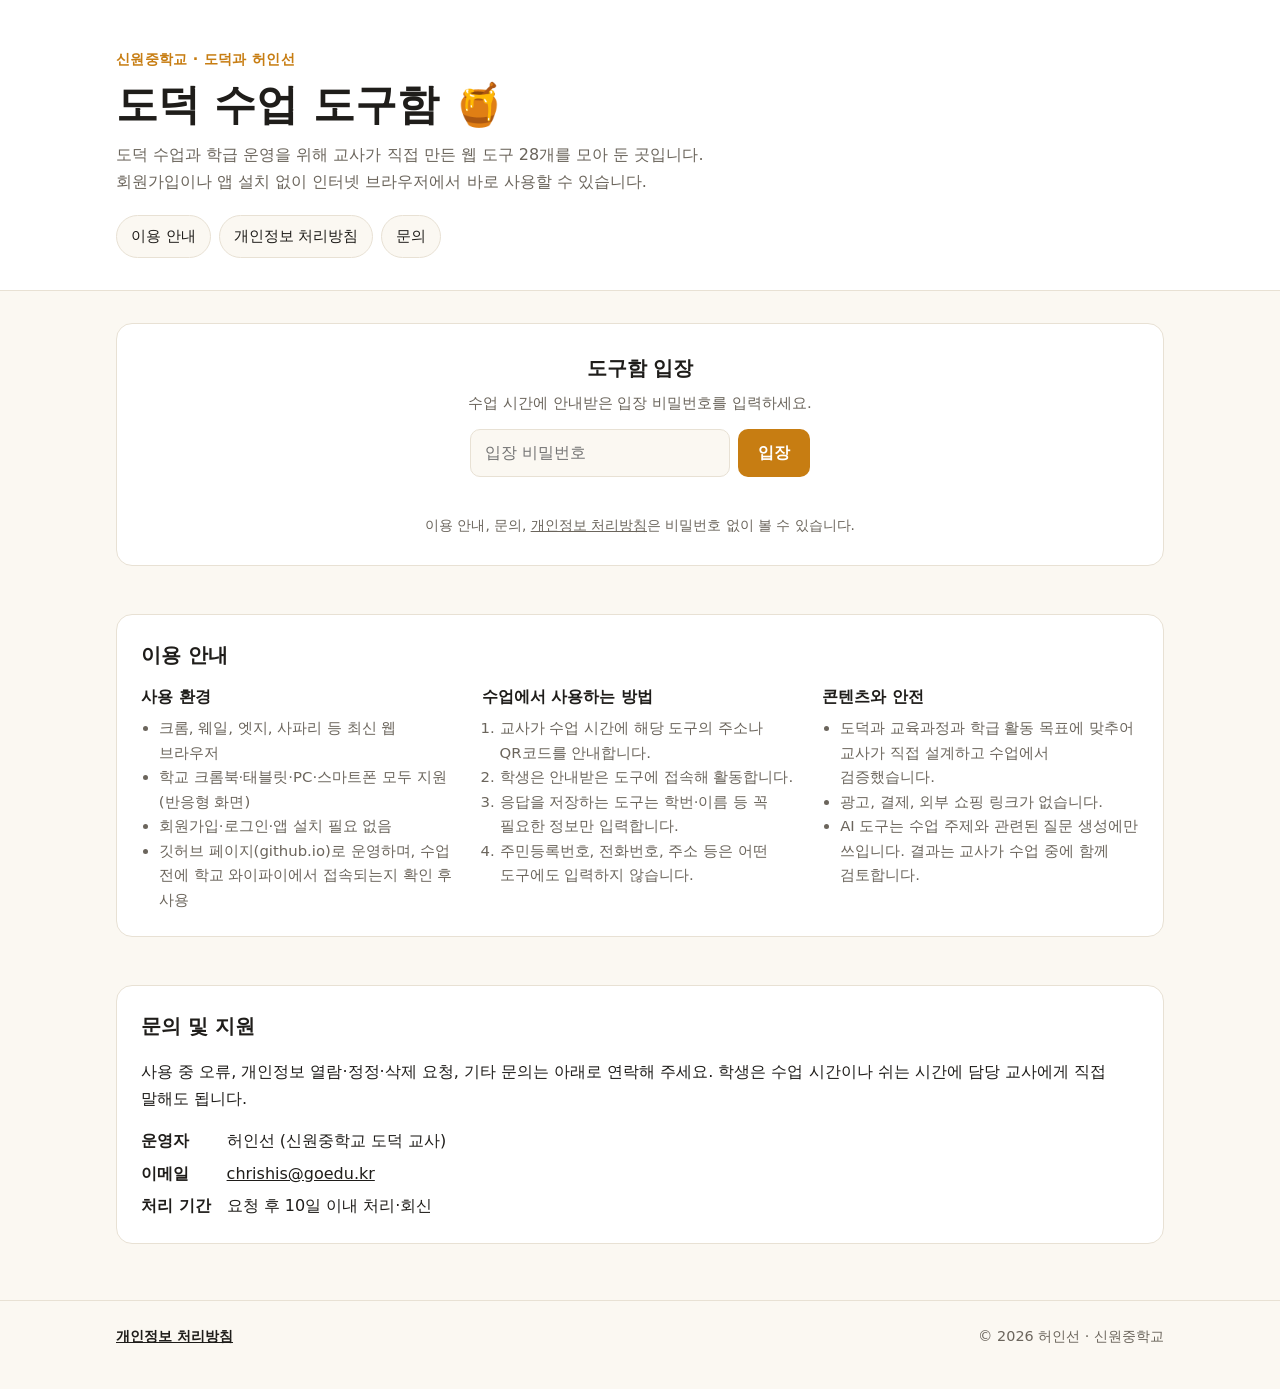
==== commit 3743e922: "캔바 SDGs 사이트를 sdgs 폴더로 옮기고 도구함 목록에 추가 Co-Authored-By: Claude Opus 5.5 <noreply@anthropic.com> Claude-" ====
--- a/index.html
+++ b/index.html
@@ -12,7 +12,7 @@
   <div class="wrap">
     <p class="eyebrow">신원중학교 · 도덕과 허인선</p>
     <h1>도덕 수업 도구함 <span aria-hidden="true">🍯</span></h1>
-    <p class="lead">도덕 수업과 학급 운영을 위해 교사가 직접 만든 웹 도구 27개를 모아 둔 곳입니다. 회원가입이나 앱 설치 없이 인터넷 브라우저에서 바로 사용할 수 있습니다.</p>
+    <p class="lead">도덕 수업과 학급 운영을 위해 교사가 직접 만든 웹 도구 28개를 모아 둔 곳입니다. 회원가입이나 앱 설치 없이 인터넷 브라우저에서 바로 사용할 수 있습니다.</p>
     <nav class="quick">
       <a href="#guide">이용 안내</a>
       <a href="privacy.html">개인정보 처리방침</a>
@@ -34,25 +34,25 @@
     <p class="gate-note">이용 안내, 문의, <a href="privacy.html">개인정보 처리방침</a>은 비밀번호 없이 볼 수 있습니다.</p>
   </section>
   <div id="vault"></div>
-  <script type="application/json" id="vault-data">{"s": "jmVpMJh/tc26S0IYLDVnsw==", "i": "VEbkR9oCpFQLPz8D", "c": "nIPX/BXY41OzzC1LXAsn0L9A44rYpaDvjRw2ezuCR+5qrplNz4S8rzfikCEnUTYFPYnZ1MRVso8kcWbquu+xAy8qXgz8IC6Tu7IJh9HdBQWljWiEj3wbHveOEl6QU2WBCRF7kmS7Bq8n96g80gayBK8GKlg7xTPl+X23QlH2WH+mO60JfqyLHJBzz+R/iBE2L6eTOGxhOM8xYrCiUHbyXBBv5DjElMhigOvv+LHvYTUIwjfkv8uTDLBNVz0oU87gTmi/VX15IBr4ihh3/jKanAjrf+nIAziOHrfUiqG0iql+u8/c+ZC+8/Nr8rnmQgot4SX48TIGOZPnafewFz+eqNsC50e0feRd7zEJIFjquUTPzymbWOP/FkOx/uRs1UtF3OfpINrgV+LFw/YpIgOr5R85/79nagBgMKAVP8fHrzh9H1WE6Y/pH+77tlNuKi2qz8QeTDVzJduCXdhwh51StG+QB1L2i40ho79UzrdIAnVYKcDnaIz/Q2YbP2YGUFF4hl7jztRsfAPruf0KXBNbFMdEJdyOOAJpw4u3V16Grss6wBPmsnvteSvsPfBIdA7rELFxRre9zmza974oSGjVsTfSkJXmYCuHgDP8PiLcYfVhkNG1QziDcCovADR+c+Y8zxTV/6So9Jw05fXcbGMpHzmK8FUPtnBdvmFXBP6jU605lbgaKsvmJHN91LWSwfzb1BDq55yOS9Dz/euBPOO+TH3NT4k1/WoKrjnwUFDHGYCxq1aagpErr4ISDYksC2NdqmW3B0RZlGbQD0FyFFWVp1BdjPw8aYdNbiy2uT+KyJ9CfOQGH1qe0vgaL6tui4Myqo0tNLOfJThiUOhP/MyWXN23h8YfJWPSv3IMCNDAkdRFunoCIksMwPjUpfBvLl1iVr2yzSJTrda/x3z4naxE8Pamv5OTWLOsyf8XLbFZeFKY5pCt3LtySMyT/saC9jOhqC8MKpdlhMlovWbyaUQYG54D6j/SAaP9QP1YvE76smE1xzPmqhpmlslg1x9w5Jb+Fk2GuUL9zq5m5GO9RxmmgbonuQOykiikefL9k9xrLPMCXEi0Ypcd4FGJ3k48XFikHS3PJ8ybEI1o0V1DswjhwBW3sK9TOOSWH4TOAeKPIQQGnI1mC5CEG/P+L5FyRbJWBMM1qgEXDmqNzZzg2cmoawonMNdXZGIEpFvZ3qK+irNTZqgXbnt0F2EGL5l1aBYM62maMdh80hK/df/R/wCb1xkV/hrYFf3zw4tt/dMmJSv0PmxQyQt9hrAUt7RagtR4fiJXn2sj3J7icY2dxRx0Kwj/nu3v0snIRYOpoeCc9oDE1aiZWim82o8KXbETTi8OkBGO3U5y8GPJs7oiKzCk68Bu/R9EJj4OUe3pirhqY/8M2lwwtTmZQa+6KPAnKTCzsBViYMA33XwHsvodYUEsz4kis/6QKzIWvX1dFhnSvzzgkCeZeHLead6ZOu/H463joNUtTMy8IKEPCdyjlrer/chtsbiTHNWj/Iz3ma7+AuqdQGerSI3SiU/kaPi5sM2U1PNnQyp6UXcyekM6sxcVGy9wSaVs8q/Xq30NpH+5aU0VlRMLL8vVvTsIp2ExGmLbN5a5g52iaUBcIev7Kmey3sJz9bZGhAUdFV3xY5p+vJBQI4EnbHramESFYcJXSEW6bdC7+JqrQaLzvf8msKhep8bDrOnqqLH/JezWlHpPT2a3kjcEwXb92S85cKf690DeZ8e8u3BfTBWACNyDO8s6f/XXwghhhskFsWoSaZpAVcAVv/QAPpulKU5ocnShDi56o0C8jGGERXRS+9vYzgV86dJk+iiMhlWpZ7TxhSguAZ1H9ipsU4cqlo1V9lyEXxA7mlvhvSgcT92RsJU/EprXuoYCaGD0f7eLiKwLJmB1HGwZxk7X63OxQXpvVoO0Tn5YPMk73AI+c8N6S8mbSYnzPjv/k4AVlinOipTxK4TrFrO7j2CoShoxe+Rf8GmGvlg5xuOTIbIk7sxFbkoJyOv52Bp5yFgbnvStuz4L9hxdksS6BbLdUscxfLqQk9OECrR9LkV7ago5Vo2UIe42tJZYIec4h0mJpKKVh+sb/y9gZ/2VBJ1rSZpgwBUzLHuIbchaG+NdowryaNtpvzUbO6VAWCrCTPb5h+wRbITwWtk8mETcUrFJvsAYLzCw5e+MWdV3MW+B4NV4qofyurftpovktM7CACgTy9hoBPHAtu6EzwiaK11YSU6ojcxjZeT+UVpCdvFP9ZSmuC4UiZcoO3q964B/iRvygYFQwQH2Qi1J69mr1iqhSs8HLM8WmLTYWzpsXgg+ojdD+iOhz6UcdfrGWuWxn3XNJIxs0SQYb3Wdk7e/fpm2MohWRviL/XOdkbrENr5ZlPmLzDdWxsVKg2HcyKCHg8jdJHIvRpnRkHlrlSrO8F7xx/Ynuos76WnBXKwj1Yfyfw4D6tsdYT6GR07TLmG2/7TynAHiBAXNeFPhFKFJ/ohh5HT14LpDhC9UFGW1c3rU+1ZAEmhj1XuRSdUTMCYsYiCOZvNz3FP7H/lsmVjHai1IdBZZ/3IFsMyBgpVMm958188Q/LI7GXDBKNlB4/Ku5K4Y3XzRpTRSB4O3LwCcoXZUCQDGFto/YcZ7GXolTnbxlIGABnQczd5T4iK/UzCTg1Jvv8vvJ6Lhhsi01TDDFvq5CNT259WK0MmU9gcfTy5s1FpiHw1eXtfHj6D5QBTMJ8jyRRePK3Zu32nT/WzhxYxZgIFYap1t2Lfsrg8X/o/ourPdN6HBLUav7FjfnUI2l4qBaFSb5HvponnMS0e5RpBl5Xh+ZicyB2l4QOznDnbWxX1NBmiTQXjMj0oCO6FH414MghHqdWWmHSdrye5yyuxgRj8d3YvkOGzplDJi/Wiuz1pcCANKIA8qNRBsws9hMNii9Wws49Pkj2d7X2ulGZnOG7v5sKRlpcZE9LZU27cHhsL/6+BhEmiVyujzRpyQMoHtEfWjshC9uvSyVaDCI5yWScHDe8OEqD7VtX2CtM8sfrjo17d90EUzlUNZxIA+Ucgu73sb7l0eokUsE6jUiKVJN8gVcAwIS5uCehLEizzAc6R3dvkGtEK2NFE1LiXrnWYJrRuYwS0cPg3XWK6Z7d/O6dCb/UgundK6THhjo01kHjhEc+YD9MAY2zLOGADYtKg3D8O3K8Pe7ntnwoUcjsboHVztQ4L+qpkI199EuFX1HEzkftJ3vLzfDj7iWVwvU6k9ZosFuJMf3i+mR/TDNe+W0YerUsLLLzC5pgWcYnxKy7RhEPJzX+v9iRUdDxK2ihy7/yWkqdYBXRApl/us1awWbKB7Y/bAaQOgoiT9B72xA5gcQDVh7sspVG3S6xL0wq5qn//[base64]/[base64]/ZY9lEf53vTZVvCTJeoYbxGm2MHG3Rg46mhXBc/vb3bhy9CPodsdF6/tcapHwv93r4a85qiMkkL03VGeGR/PAZxKdQGREjfY81q5torKldbu1rAELArcGkhtE+ff168sarKcRrZp2bS/AhDYZ0Zx2E/uPW0ckPavI8JEAzHH8SyB4V3o8PKaQzfCUC/[base64]/XLUlsNOevDpi5HHJWOE4AkqTEBI6gwEYHB5IBf0yybKFBQ8LSAXiNY9k67pS9PbXiyoe1+kX2nb+dOcyLqlenrK1wL4bP9Wx31Vw5yjAn/JxD3eAGdO2yyueqh/[base64]/hLnbznsVENYzM5k9rDHVbnUR7QlaqJv1Qg1gpXH5VDb7WbWGBxnq/R7WJGxLc3q9rMcC6utX9V/SwPuLyTbUqAEmM6yH3D5Xe0K1ZUorLsaMKdgXy7p1T5JOfO0Xf1xCfzn5Lp0mkrJqew/iFG4WtaoPc2vX13ZEKcDBAH1zMzb6MfHO0WZLl8c9uRpAJNLDosQgkvnZFr1tPSFVewtPkKph+p9o8xD1KUWAM97P8+iKktZFq3oFfzTvgTWBjLZLHFwYiSNULa4QucbkjL2C0WrH+RuaOliKoPBGIGRunzd+5JJ4CYTPHsgGTkzgQx4EBkgKf5/QMGwGU3U9WWgIcasoHrjaGH8ComZsmInxdHR1U/NnEj988hQjSSo7Yhzo4Y91AMjU1tQQOFl19Sjv0zSPeodwZEipY0mA/dpmW0E2rsYNRp1zOtYAWoI3arR6ZOpVotNTm8RNN8rLaLU+uTm3jxQmXK0mqWSWVVXM8r1F/TvjFrRpytEZr7PjE+BiIQiNo8bw4c8Rz0uze0YsShReAHzdoA81S2PYAueK3VNwlM0vLBW/7sgn37wsKbmwsC1Mv4QO+c8l9fpEUY+lJjUO0zLA6qYCx9MfUvnQREtAA2zhZHOllF+yospJB3Ig2XAtNc4u1npo1BmN6BTfE2Dv/kCR5pgIQP4+FLWfQr1/fC92vMMxPtwe/5j6tuL3dVwAXLNzYqazPgl08FMdPsNGX/461C9AdUIi8ej4oUNwD7+eeGdFb165U95/yzOiBcjm7nyILqdDVWHDJg0zuF2dYvw3HsofE+Ke2MlQisER4iEAYe864cblvdgHNBaMEA/G6yrYb0YTZlB2MzEZ9x/qrHRoKaSctFUc+NqAWdRvc7C9TXb/oUPSlB7qWT/mAFt3M808CdbE8wikgJL+vAAc2evPF2HYMviCSLQ1uLBhXbJqr6wsm02cP6Ke0MJmhwC+SJ/cwoJtWDEkDmXxjWhXXXLSV80PWHIM0xn9vgmxtGMZH/HuQf0e1KfYsloSMQZUMbWDo7aP7oYgFHK/e1BzIJbIPIl8FaNAWTTwmhjvANuDdei/1RCCRW1CmrNB/Jy8xJmrobyruYKi0DL88rdfFC2NF4blxIKCeqBDoFTbvGML1Qq9D3bOFybWSRY9Ajgbts2rPFwr7OXniJQXhHkQMpseW2oc+Vk5jwMDfi2vthm+euc+uakegGwYTs0KBZwQQZgME++/Is0XJ4gmas2PKtL6/f9s7XI4DMs4lH0dLb6zwH4EQMCWNYm15f1qvCfyaqlUXlgYkPIFTOEP0f6hh4mG30Ule34d51iyW18odSg0l7ttIm3ZqKAXjgCdrImP+ig6lriiJUWa612S/hw5pJ/cKBKNrgiOwJPBoFxbFFpwzFuAoY9LvxaP3091X3uhqy9ILgJzt0UIq6gTb9HeC5pPWsGaLgLoJ4Oyk4cnEDvG+X7DeeZpdhOWGqPsgfX99HUu0hF+f3qkGER3ySPhpiZS5z5ic7le5DH/RBxKvNklObQ2rGfV5irB9SuqpqH68r9X50GgcVNZ6UifmqHS7j16kU+04dGm8FAzd85UcYanjfWUKFt7l6lTZg2RSfSlha3dSHLC35MZzoy9YXzcSLiiRHRs3QNyMQD+c2qbTZFWQ8ElSIl+8obq+9PE5umUtKsmwjvDs9jV5xj7/AHg62Q/2EH4hJ7GYqnbe5ItQWQcdQSKP6gpiX6AnrSwqNamVnsIFJPguVT4aeD9q9KJDCSNiMUC4Jmiaa0WTYqXMP4VCmIZghhNRa/VQAsT1hb/16JlDhbokZCY2POIkTt2Eb26xd3Ogg4aWVmon9S5zIMqwC3zb/OZVsurWZ4/e6peDtkAWB9EWC5yoWLivKNn4sNW2SQwDEEsY/tGLucFX5f6FkbkeQSuMMg1KZVAOcYk34uN6a+PmfQJfME6xBOTP63gIZxkXLVRQp9+alRf5IhrqxMaFmSOK3HteV9meprFr0aY/VDAT47o+MyzbnHvAdAlPMGAjAPOQ3d6EpAHTrMHjDSrj+7uAAuxwC136lgBnzEvvx8A0v6J+AA98DlMDmJZV5mlkZ5HwjDuTilIn5Gi4ekkiwqjQm6phUH0ih8fa4OUDi3Z1n3E1hIUvC2EIChlMIV4bFhMYSncN2RX+LbBXpzRCMpo4N60htJLrcc2ZHzWzC3fBg/ate6blPvY9VjguGAUYJWoPII92UtxK4w03XBal+TUnWOO9TeTpoPEHhwcBBRbBtKcsINhDQU1g44J+rz2wUYpk875dzUuEFzm2ZF8WQ3W8mtJtLQCt3gLVcZy+DZOnXsIeuCwNrhRPyZ6UVwsiVryW8M2YXatlGKt6A8VAwhPPBwSwocmZFwZ54lqkhsSd/juBW1N5x0ZbYGOyRkUzRqF0eaG+WRCCe+GMKw9aYNMShztkYcX9LbDveYcTqjer5ALEOEKymxf9Kyk4XZUvVc2xBy1YXZ/6v9IpL9oGxrjzJl8ioR/zLwsfMp+MCATG9QVi1T3GyqiMAELPDtv+uVYNZaUR8g2vY2CPo9G4+6vREH7topLEfbD0PS3z/YjGYbEzdHyy0cR8YfrMvVMnjOlP5FVoyJO89sivBs1KAQRkoCD+qZyh0VOeQt5NDLQDHDs5T1T6fV2/N9yKwCKY6C6+OAUmxz0SoGJQCvHiUDDY9mFSMl0xz8RwbLg8l1lV6lvYH2orll5WW4JJrsc6YBk4SxOHzXCDqap0X+VX2/fnGoMZJLdAty/iD+2vWp7L0aBeNaU3HiQLdRQv3e+y86qpe8HwmnWWyE9hDIHbFtHgobZIn+xWosb0NPWHYUzi9MEBOxF9GnNp8OuajhIn2WPqFCwxijxFk7ih6rG8Cb1lO7tjAUT2ATuR9zTDEo2q7Jdk7uiCuwm9EoSwt/xkuQdCG3QPrpTKcSTNyk4SriPbNVHOsD3OLNZVujz/6Fkb3A0HpE5BYheF3eBmS8n6nTnr2N/0l4TPE3TfsmkFjwqcp8R0h7vda6vsTO2ogQz6iFMi+OKxnwqBlm5XVDmWqVN1GbPe1S4SJxirWBS1dQgTZcmTDAKyNruJG10LQxMAXF9/Yq+xb0YaXouEeEAdRZ5q0nPyxmq7lVFms16OnxAnBuZkYCFGW9jDQAKnJOcJzr5oRvXZMAXdrercsh8i3i6z1oNdT1Ql9m/p2ZnZJwKRM9gVcOpjrMmggXta709Sv+RTuDUzW9sMU7fLrJSWE//xO3Kv1HlG7QquYhBEKDfTBbermENMu7HucgTbJlcWxqXITGTe1QjCULYM9ltY/B9jl0mDEEUjVulP1rClReafcFY8YXoePBEV9TVFFbfwoWuXfUzRryeYq6JHM1lFhfUaJFew7erS7e3pF/bc9PtmR0kTLV1sjKQOdzcafBoYR8KxLgDd5h7YcV8n9e9R/tYVN4TK/oE8mTU4ZnoXx2uxlAGKQt8InIiCvVVusk8ELq6T145iCF5uOfsd3eYL9KpBUaKWqJ9XXysjtXKJlqPWUOCLjlB3pcpiroxprC4W2vzB8LLDBDHgr5wQRNQQAWNzOTVQR6TidoK0qjsGvjiJdZEYBIF0HLi2PXz4EnTzAArk/2hG9YP8tggmkGtEQc5pw9G83u+WGlmr077f/05lEVEVTUBmjQUj7nEAYp2l5vTH2ABytKpKChDcNwqISXQK7+WSFmlf5b+tkETIf3l+/i42RpSIOZSbhdMd3Gb9h4XY0pFVZx9Wa+vdhEI8KZoxov9zVTLytuBmdB+d6EfXiQnoBNo+CeDLWALyVJw7GTJJDz5glS0WNMchv5HDd2Pz8PwLIm6SSRWHRAOwjOgmuxrtgTuF9zA77twOewL+BxZnnZd76ih3bGSAQJVKe6bazxqfWmUUOKPG6/oEYogS53GgFZaKGrWqi/gkuzfHrvw6leQaW1Rr6/tdoAmsWFjRjYlb1Z/QAHKmAXqdzrWYBD2uwkjj7X8XZ5QW27CnyPNnkK9DmRU1ESHDRfjHWacyWxAAFaJISG6P0FvdHEHCmzja9LlqIa5cCGGN2UvMO/R5nVXj/bUZrpHqQxOgplU+RDxdA8AuskQDlhJgsYOd7qTCtvWlbW9b3BkLPJ4rcdbaCfo/cGl1Heeuw4PgV89qVHW4QlOjeOF1RgI07p456LBq3yV0F+IAda9bLYxtqTTFBsTKUitMN4fDWJEj+tGUOZ/Z1isKM9uQCPo7MXwbOmLkL8HTDNcDMiY+PuI4LTfl0O6S13H0wogVDF5JL1wCej6LVzYZLjO5OQmpnXwmK3VVO6vKN40/5dsxxfqg0hkzVuYhQLjuDmHGUV7lwJoAhtTgoLlR45jorWgUJsWJl5IWXfZnvYgtiqffidJBFxD04HF/zbs8XQMHrNRaxaHAIkquQmJtsn1sEU/+1XrNBiSaCcA0PwEEXTykFVr8JMRGh1IHYfg1NijQFRfpLUD9SAagVgGmJS76SZypg5uBxro6DPSC1U380YEHTyE6yi5ytsiRdd33zAgWKKRfB7E8KFi7nd5I4+W5G8tIrSM62syBwSP91PbjlPWl3zL2ADsxMRdf9T0gzfUtzM38IZ5ZZf0n9d+MpCip2PKv/27Nkqv+XCdCc3It3FqSo3nIZr2BDfoEL3sWcvLJZZ8Z2eVG63JS51qWgvaz/TuY4uGUbkGRVkEDrIXLGKLjFJCYNN94/8u1fD5E3kndqSDxew2ev/rxShMpD6bmoiuADJMJuOCY2kyGnyho84WXDFtyojIXiju1xqtG/qrEscG5H5UB9w1gRe+rwH7fbLWEkwl9p5K23YTXtzLfUHYlqqPRHs/rSTkgK87nTY8cxfl1wjlb9lMNYBNhd0pLvoMvxg5cXzQ/soUMNOQcg8EXyJll/ubSM9VhknuGOa5msL4EniItQkAgCLt1UMPY5jYY4ZX/7soeLebJv6vOF0d11T4t2e4X2XE81MrsQKuz698d1iTC3Fe3UgSP9kMp4DDlLYNHpmMYDMSz/jQktC/T0vzKqow+WWOeXCddNTOVfJGtoVyLgcMEt/kjqVGmQYqNUfOjxaJ/en1aYX/gcyMpZyEk0wpMSDyaVs1LjtyWy86a4F6YR7/1Pj73nHwCdj/qbG8AfZr2yTYQ6q73A0VJ5Y5icystHEiZPL8eFJdgVGxUy8l+oqnBja4nAxyjyaIvRoi/VybfRmOipwZDKKd9FE93+iRVhGMkC+2rsNVaUJ+y1sEmIRTQLhNBxUfg/bc7Y3+JhgB41uaGpJeAbrUuHRKaktdTYhToWTMBfeOjjSuLKiFaJb0Ua4ySzMvtiXpiHd3PiyiwkZ73w0Uw1fWxF/f+A4m5eBgi5Z+Uc+diVHS4X2BdMOBE27gKzSNqJKd1CY8DowIb95wdQUiwhQ/ZLwh1QupEvQNHRyH02PaTaBhX5OjcNJIog3NF5FfDT5j4oOPLwzSvK+Yj1n2nFSRbq8r5Kg9AlQyu0zQXlSqA047A0iWezgvFwCVYHE9mUuTYZVcbup8BLbPMV+jfHE1+dDa3YGUpmz/JeGcWKBHUEBb777dDixD0Ypv1/hg0F34yQJRliXLlvyKMggW2qmyb9dBR7CpJPXRNOpxqe/FV8jSTw5vqn8xb/CwGTJqHHvUHIM0q1boz9cIFEdMaQlannT+OtV/1pVYfYL+BvamZqr35umVnX172g38bgkDLhmMQcqxlec0LuS2zSIWkQT54ycsSzzRm0wWeUKjza7UI/rf/QbiC9oNypA1/jIYoaMJe848oDmlvBkhdWlQ1egoMkzu2SUpwEe0Fmk15eKrV9PQdGil0bgjLZa3gqZcY6y8T7tomJYFt2ptvfewLF83MMni84EkC9OtvDXNnasrt8T/xDy8+iixNRbJ9HQ9AydWBep707MlUNn7IsLPRTsFUsLG5kvGtjY5elTGzoY3q3gKyh6JcazhqktxwcVDSbrBkof6ucGIxOjgmxeL6R9yLrR6mJ9WgaHE4/KQFZLVnaWUX/npXLP8psVvKsfBHTgJWERQfCGYxLMDxNjCQP4iRgk3HVgV2+yvX3ve4vhSuRSZo9/Q9mczHEqdW0dbz1nGy1tCpov0CunNawWgRLmxXT4RZQRs+BSPtk9rQpq2+8Udpt9KNTed7ylQ/Ou7eiEcA5cYaKQi1lwAqoSeJGtZ13NexXskxtZbTzSF4si/PDzt+HAuQtrsN9hKIQkvlNzrmTstfkcp01TohGdI9zx7z+/b82C7NwpK4+C88gn864q0HoGQSjsb3ZkBobWWn63TgdUPgDWhE78Y+keLr+JoYHK55CkFY192hT5+o+uJ4Rpg1Gb/BUb8e5vMZ+Fyt3ca+QJBte8tLqVGRU/zojlUfMGOz73FXIDN3oxWGkPm/z5/RJnxyUXfhHpwA6bug7ytcuLbawROLlZ3JqE+S8KcV5jm2ztPF8D19DConUxHpC2V/[base64]/sO3/5T6LZFiRKzm9cnSnV6Z6jHl+m/b/geB0iHfk2Xe+oJAZMPCMJn2X7ANSDkAiY0OnxWw53c9URT1JKYxjw8/KQzJRJowLwKsdHhj1HK0+5EWwgJPlNrwmvvd+hdcaNt/Te3hHkRpLus/Ib5CKgSzsydflj20bQ71iaM8mAHxxKVLLv14gwPjze/azoAyI+c3ESHm0LxBFfn+B3s2eqN9idOt9/ZoVNDJ9dLZz9q4p9lLlblAUfIzDqQb0oyTApCqG8BTiD96F8GgBjfKjVMef2A3o/4kp6HHB4cuftFtEl+6QkumJxCRVpmOaHfKnHiKr1BZIpvg00dCoZu6/BhPGVZPKXWOqhFvLM+JyV0lofLEFUBNqkaIJANeJKhxPIUlYMyg0bQ41eDl8FsGD3WezNbtRq0lphQLebhsOY39TMpuWU4+r2/9eQD+jNHcHdbJoQsfCrboCwHa9IeYaVVv6rA2IIRxN1OvLRipEiXFA6DjKzm9JYBXBtpT3PZqT7j9PbePfCOw+CB53R/ljBD4/2ueL+TIO0gbNv3j3fKx910FPu1q04uqweyG8Jc8mEH3uX24N41IcZ3r9bjpAl37kDSJvSI6f/LLdDjLJ/+LOSg5u4OrlYNGHLSTPvTuy+z+CufCbS75HiFXv/k4hjoqFiybtUBfR2sdsCO1JaG9BBPVLAbd6eCB4rczmF5xdT/fWarmMvPbzHrHtaIfLvKJRekbqY2uxqEw/laTlSCXEm6P1ShD/yi98cIarTNkkkZYuti5PA1bbgyjPMMkQsLw6nO3pM7AFrxp4Vn8jFeYkuSRvw7nhthl32i85j19cjBA0cziV/V+Q2iVw0IU45j9ti3kG3ZwqE5hwe2gr6mtUoLH5CfZjLhp4Do/jmL1q3NYLBIk0Aj8hd9w+3xVvjdTt7twrO3LTB/FM+PFYrpK92EPAIjHrtv+sb64U4RAliD45ee+2GDvwRGvSRFmz98XnpcuvCuIeLdaHw//zV2LPpQC1qgc/9QBrCQxPSlX18pMNwFihLG6hahC8MgNHgRVUVjssHWDJd6iqmc563aO4a+BS/GC5DjudQsIWslyRFeRgJDiNq5WlXx/e8L2JByZ23aG5e3YL1I0f5opw61TKyAcXgN/LN4hW9ywu6BKDZAOWrammYodYIZN54Py5NH7fGSNuRW56qp3N2jPi2/LrI2rawz+Tz3f+LrplaoFGKAX9nPLtF3rzttILy87H5HEoBV9654ymrFVu26Fj+3m2880hNn7rKZC361BKuYDHpO28to/pprB14eQl2yejiUYvsDor8BNIRJAHOgwPKOm611gwfLyvwbkOS/zhwwh+xRj3D5ZkTc2EjWEIWP4cGKA9GIJhdXwrUkvH0m9Csvl+DC9RJrTDH20BQgYeVncLOKtBFOlFW1dEz3QihCXqKYAksoJg1lI4zTNPYSxW1T3gXClTIETTAkdcYP3MMJLExs92LvWxcn2osXbmtHPLO2Iu1Px3UuxaPRWHDuqZ/mXF4ZtRlCdt0nI5d17mXWWPU+/YPaCbwM1SnJ/oWK8J1RHFH+DdWplxcGqqTknFiT8CJqFuZ02bLsqAb49Ibekqt8fSAtoZowzIGiCI9K6Dj4pCpPID6TNGuXvSdbIIQi15ubC6cP19BNYKtBt/H8HRxm9g3h0PtHiNYidfePEnb+rvJjv3goaX741w22dGIqroyUKEGGU6NGsrYNvLYxK9KtqDQBfilp9yvbZs0jOL0Y1l40+98IK/dO5/V0cvDo9Ov/f51fAOZMvxx0Q673Wh0uwKIl56o0Zb1EWZKmLMgVR2LVb9h+c8uwG0X4Ke28JZ+S9VT7FaZKjG4XvAOkBgkaYXKLF/YXfkvGh7zjdEscCo/QTZcdojR68hedqjDmvlk3c3fIaRUGp5dIRELIHAY+p4P7uUikOtCwxr9NvArfTcxqPXsJ5s3uNP0+BQaho4U1E/UYs4ieoP9+8DZYim/kfXh/[base64]/Q==", "n": 250000}</script>
+  <script type="application/json" id="vault-data">{"s": "tAZJG83c8Ttwtv4mfks91A==", "i": "rThqCf8YUWOWaaV7", "c": "nrIsT0jFJtOg6JPQb8nemLtpD9Gzu6P+QlQ/HGtIQBHCow0FVIHN0DRIotxmmlr87ALb8XwUUaUog7xVtV3416W2vAV48KQ2Oi7+A0UKceqBiwtceiZiQqtvY/baCfRpsCSUVDeJtUb/yzdD57ommyrzYrzPuS4JWkxchB5kCrA+KbvfUBxClq8E7O6QNa6mYkY+wLIzsMtL/t5TZMGxJRDQIZenDSBIrrBNW20OMH5nvb8Cpo/fG0HKm6Xj5bMBQ7XHNKMv/JWq3cXXyDLMYXASz+MXLSaei5EF0xvGvyisot2tYOJ90tKVmnWs1lMmExOr4jqSPtK7LByQQKVz69GPBdDbtZFOgYO+N7ZV9W9nM1Oh/iNIhbyqAX832a2vehiuhTs6qD224pWeJdqXFRj7v9M6gIHlPJCGHlVompZGK9utB1mjzrMl9HMYcH54M66tKPMA7bYz+ZLPtFEUfAiUrjsSed8oVNJ4bUT0CcTwfSslZhdQZQRt/7F3NRdXzyb9qkXEGSTaC+F4gkWoCw4pdMcx49Ae7G0EOGrd854tWIzM2tnFq+fgkwlxrGQ5jjbe3mmi3W24ezwyXaY3j9RYtmoEkbtEmPrgTT08iUOjTLdf6JqA2sNDAI93AVRYhCT3P7trVbSznnwSUL/[base64]/cL7i2n45ldZESe3OGe+uhKLv/ulpEgvFnEk8T5kPZ7fHuAG+OMdI667v4GrUMz+bS4HQo5DZDWisjch3+qkHbwWQg8wIre2j3M97YjAZTc0HuqDGUYpBIHktzQND6WWIYDsQtZIzRaHgWDfcLj7xYOlbJ1XucZTz/+2A/Wwg0LsIbfmRuMKlIT1lFXzZcoIlA8hzsmMt65l9Nw59J4nP8tKi20MGbVo5wCkwO0YEfl8i85EhLSPxMpXnJgn2gM4IqRX2l6NXzMdBJx+gFUDSkXy1p1v5I+nQHvQg8CwOgQY/nnjdzwECcRU3mzhmtCBE4duBnC+4HUxXG7Al4PtOQUK3dy8+TIfDQcgnkLepaX0lOWtD8hBgdZLJ9x2JC4Ip8g0y+ScVniZ5MbE2UaQmQ7OVAGK+C4QEpHWYjSledZoJkyCTwlYv+lLo60jOORrSyrt2HNwT1Q4IcSkLvLQT/K3N36NNuuB4MktnJyvLINPYbMk69Hw41kg9reNsK63TcHTn1nCLtzA1jD47LI6h1ZcZWjQu1i236K9Vdkn/0ak6qa1s1uN0p0ZH9pW8TSu4EQu+hFBeO4IJbhBP/zDtENljIvP4f7jgiJHWFNIkQRmLtLDQQ8wj4VZi7kmU/shfNW1OW8CRhzlCAN4aASaka91SGT+Q5Y85qslFmZ3fYJ1YyoomvXk0V20bA/CakILu+Qeo7IVLT6EY7RGvNc6HBFBnemCOgyk/mSnhpDrq4Uel3o9+Ajjld4P/zmMgexJXkb8wupZSGIWPk0o4HW1oX8hdGKuJstpnai4IyScZhUSOFytu7OhFcuYSwnnBU//s9C/XxRtpF9dEvJ5zHPRx780SlG4J6+0093+/mV+RusJJVHtivqNH27F29wZkVS3WYZcm5CFnQWU7mBq+szdtSbs9q/4IlgD0EIUPcvAkz+S8kYdhB3ZQhCHTK6SG3fwrwF114aQcCaP59QPTqi5wPxEKK0pKzpm7VF8cZlK/Ne5ldriqUPsC/XAnFZB9jIrIS8lZzzkf6cg4pm4HXoptFp/M+4GytuSrXyx3qGD7Oe8b/+FbqcfWKzIefyjTQFKWgonYyBC0sMpHA2TIdGp5aT3mco2NNZ/ld4Ky/m9G80FQCFK/DjwRoyxCWLAkz2Pj8plDTlYu/30+Za0Ip2R8I3GPPqnuQggEfObIQ7br4q/NcYm3UCim2yP4pFjMVXRK/853F7/XkB3v5f2Q+hUJYat8Xo0I+yO1eb0YsGJRd6jSE9x3O4f8UinSG9dZxSIh/kEWSnJOClDMv0EthPYBbIuNHr6DsRMv2RarwKkHjRREFDjsZiOO2w1qwkE0yblNAB/fi9FszGpYIVQ7HCqihWJ3bcSY/9csec0O/yuw9SRhna56X7SsEX75n1fL+4uP8FOVOoIN2D6IDW3kk+eBU1ySpjZF/q5nBmDuZAtCqf2VAB/oADHLS0AOAWKhN6C0YpRErDm3hMuo9kpsiKyl6z8bq9ImQFKd07NmcVr1ngjqxZY2D9qse+A/VSjOmGLoUWEZQxr7RajOcUfl328FTHbwloDv4LMW1WNl+12Xiwxtgf+VJmc/GQEme7YN2lLIVV8venyIPdSG1OAo7z2d4buTueDyAvTFpSeheCU331MHYs/fllTPugv/bj3Tn2jcnWrVQNacgBCvElBU1WN+n5a9p/3CNimgLiXJV+JiuHnJWBV5j0UHylRMrvAjSKShx+eZJLdQUrFIlEXG3mFgYoM00KzAaWPrwslkGqhQt24GYBMWJRlv3oA/WdvNDPZcUg46TNC310td/RpBiLOYZpHbrd82PYmJMSIDFKV2Q2FtjP83YgJqmdK7SzGiTwi4uPfxB580AyRzmXrofjpPnWOX6wxT76nreiu9zbCmAtBe1lBgl/dWsHfb7OiEGusQcaXYZYyw9jfyvJ44wRX7Xm9LA0a1gMEw4DQc1rbbCl7pfPRpFCdXAvbHnrm9Kp7b5vXyVISXvHOD8rUzAu612DBlWkDDBoWwhfaAgvXoJGJoPV2anoKEBG/muvDqVXkEXTtF1xDVXIldlRdUjWHwkh5acGVeB7jVKbsgoVyD5WWnyxYvqFkUcG1c4eYPVuJbHlJsj9BxIoXXfYSj85yNOilmPglyNIU6pLIfW+BGlpy9NPAkTIqgCsODhlfZIfpdWp3onfskPUb7M3tl1f3BopCxyByIwQx3g5RqTEt4GXqz/fk3oMblaQSpC3QK63uSR1pvvhLOc3jwj4FcNV9AVCgOrvOA2mxsi14nf4DDWtAQfrL+R0NuzgA9FwH3qojMWM/JSY9pgeKPb0pTLhKAjGX1iv7QaJWnE5RRHb5EPTS+OzO8QzUBiMOtwDDzPW1kbja0tqtXt7vSarCxWFfbEeDvFxyJrnUXLbsEZUiAURTk2x7hKaQNim54HoaIr0o59MQI+2teWli0bdPOv0ktX0Ff72UjNZVCcLO/XgoGMF5pZGSS9mwr+jyVZrCJTuoYzv4GJyQqYpwuSzWdP8xCyzKi/CX4BfoVOb5fIiOH/f42NNRc4B9YHwh2riNTGBQvGvdXmLizmt+nTpGZWzx+PGltxvhPmIneaRhMdmOqdWvYreOcFiEtoRuB9OOvp6kUQZ2tlbQfnpOUg2Q7YlETPaEj8O0y81YkIC2YIbi8pJvXLT0J9t2iLwjmnXdvGRTxzCmZpdZs2v29DIGDP/oj2C12ksqFYcH0KaGQuOa2VMpAMbx7T7NIIO57qY4e1pdivlHtS4eVLQxr1bMvv0yK2UNbjMtA1WUXUqpH5rkXQfhQcB78GhjVrPgh0SeAt3L++LypaUQKoDLsjlJQHN+h/q/yTyWod034c6doNb55orKd+Asq5RGcvslzZHwqJgg7RNGg/Ffufqjf8b8W2iy+cNYTLSSz0EQDIvkOpp2x8oZA/IGSq+5oGeWeQ7Nlz9GEu5jkN+dSFy4LVh6gn52p418aUTprtF3KF2dHPyyMW5R2fKhwxTPZ/h3Gd6rDzZz6swUiwOQuh9k+8AKeuHu4TdjCDcIM3AwwBncbXJ3Zr4vWGoSc1eDh3OyGCTObVGcDz/[base64]/gcH9rWhtqP/q3CsykG9lyduXzZVl7gZbTNNQNuBegyWUOWQ66epjFc18GzZMWXIDO6juNmzOsw/wUH8HiNAb0XkAlHCZ3H0Yv/rc2bn+L1928Gjt5A9+I3bqqeyD5ws4DWpI+N9kw7W7jeQ/1g4ph30liTkFSK+PaJ9Xbw1XvyFcg5Vrv3wqPeEpvCCjSIe+/3RAlYuCLKJISR6kAYiNOCnBIPbAMwETRMseEdFozl9XlATnNGJ61EqpUz2Nzg/PVl46FhcqKdC/NRe3mcvAFRfVtdLF6u14U7pl+A/cFzBzi5smlmI2sHyVJZmyQPmkQwC58MfPM6A4skB7NJyzy9aC888jk1RmNG+x2ddlsm/uR8zh4icp5pAsCBMTZvP9cntnDOpcI1wH2LEBO1Do8fhKsouqCc5Ca20bUqYrEAJyg91cKLGqx9UreBIJZBZTT0FwJFceHEvghxQEfLpn5Cewpwm+cYBy3R4y6Cd6FCvuBYOo5KfEH+aXqZSI4ApFw6V4OykSIWvyWpAVNmXMGdq2HP7kISGU1/Xx4JRk7ySjHbAYPXJJ0obZXmv9VozWhZsO4u04QA0/kUTF443TDqCiikJ7ht4M3ss+2JF+r7/3qSa4GEp2/aDDZ17zW5mwpurTXdOP+hzoe3yFgO4LCALMA80OUt067xiCKcrfeEraupszvkfcW1uOa+OKHgniE6CluersXH4aAnsNnK7g88v9DUTCTd7wYn6qLcHrj3cb+oceLT/p4nqv4IeqzGgmFLCQY17QA7JPvjezJ+8U/NjQciaDxOgqzaqI4oQEKxHgzOAB+Q3ftrBKtIklc2M5YBZ55LAPvUAxG2i6l+7/JgLjL878+x/JgZcbm0OYXPaba/DV8YPxDwGWaBgJvcJXt/c/PqrgtgY2jhY79+CbScADIrE5PwlpvP7HlK5ffjCPqi/xSvW0lhdn/Nkwryux+NIXS3oxOfe8xHlu7SqAc93Xv+/IVZ9L4gD77M1YpzWqcAt2608ZCL7Xmcz36mVfINN4jchA/mVR9FwQ3b7ISilvwd7jLgi1qpKaPEUgrQPRthvfVIy2knNmDHRCGhRt/AL6YTRG2pVOq3vCSNsLoN5LIe0zFAW/hW+d6Zol1LIxwL+2D+0o0mCz4UEPfVCRpDcX7YkQJUhoDoDqjwb/zMtDFZoFEvtTdZfTQ6ReBI/uv76UPOSxA1egFWA9UHwO/b7TQt7KhYOPUykSTPJnrDfsibDaNeCs3ihzZkXwVKOlr70tfI0sZSmEnrLN+PuLvLKyf9JubVz9eMC2iqaS0sFErrQU83MJlHn2zDBHsFxc83zsiL0h1dJMwTJncOUB8VJXfdNqAzPQKrb6OFgoMUJFCxibMRA4aKLPJx+/6uN8GdzsuKf2aS5M9gyt7Cy8AcBJuQrScbrluI4xX9LIHLfJFKlpvdtbqJlbGrCaaCjesZ/jS/0L7TXk0lnrZWxEcqlqFnXg8gw4vM0K61EmbQ2hRo5akjwdgDgpQpKpPu7EiFGBBgp4WHcFcrUc0KXn2o5bSWrJJpR0uSFgxasjTBie+cln+5Vllzmybh8oMojXDqGA9QQLugrjFgbRRW7p9lL/hEIlH+f0CFGerWBgIXgBm8xNXqDhy8lgBJJYPQuXOLi/GGTlzxwPrBjbKP+QwuJ3LYpSctkjpsnU+S8D/OZwGM4ouP6aWLiLNrsygkuK/27FekS7eEt9kZ26hw+N/ROpi5jMmwHUktW7FozjQaiW51UVmJk5MxIO2IXUJyysOE/i8dJ7QonnjSsTpF+xxcGOWIXhRhkZTAL/Y+okl2LaqPlxCJVNYTqW0O94cq4OHkjcfYcZNovYZ9pI+T5No36zEQYnDq1e9oQgH6r5gS4qsl8AuoxSXp+3FsbSn6KyNAyryUqje06X6z4xMqI89P/OF9D9n9vlUFLJ67Y6Tlu+LNAecHoSfdQDupKmlvnoIwt09TEZ7jSeN1lT6nxgjpocJ17KMYV7xdSkbJYWOAyEpvrHbPmiRZ2Xhx2HQIUQOYIb+/WhSdmOU9CVsjldjVDR96aNQMKa7tPCME3AxOcd9LrYOMWWvmihhheBzokDLM5+snsqj+rcqKWxqj/PJiIN7tlqxAzBIxwjDna9Fz8lk/DaQpTiJPPaSaGMBH0xnxzTZjt/Vxjd476GDor5cMlSt+aYdojeIGQdL1UvRMfax63mT1emL/cJRi1OSrIYodhn9jgkd1rqe2lRiRvZYpYhLCapcBj8hlu9GP+jZKuoSHri/l7MRkV04dhdbWVrZr/cMG2WCqIUs4wIDvS1ztjNrZhPor/c0ok4yrYLSdV/zPUnhPjMddksTjltFGqvZYmOrpN9CCXKhGIldw04xQrtASS4bJeyxy+n5FLKdBPjlQetpbRKEGmoL3ibBc51pPxoMoEDCIA98ZAOY5Tqhp1twZfhU581t6wFx4kbal4n3LkAaX8UplC4+0kVvxbUay9Rx2CTcTmR7fAPL/2Olyto5UG8LaN1SLFcoGeljC1BebH4ff5w25WhSIE/hRH2JnhpFrEnt/gVf0w89rR2jei0G0wWYKsnBczK55mz87R2/rcPU8UVdMjsecrMPD5iv5FnrO1Dsvwke7lRYfqxcRaez4ONpz0vSzG+2wyzqp/Mfivek6s5/isoxlEWBD78GQvz+ZzcQedeNbOT5slfzcZ6uCte1VyoFjwGLYv05acCC/XpeJ5ZYBlho5LxRF/1g7b8pPBdO2jFmIOIfWCaH2OoD2YKxHmJLJZARQqJQ2CHJpZH37b9U9duUaLPVeoaz1Vxq16KSpC3NRnZj2sKE8Mx1c0a6T4b2CNNuVhJWsKCwAcCMM1B/ihydxr2iPgLnL9xW3QQLEG8cf9jFM+/a3pUd0AlAaakHObACnUoCl5AfVThNbUGfh2UTPNUyQ77Vx+CTI6+iydjzyNJaXLveHojvNwVVLrcsaxIySIZEgjlSNroNmpjiMlHQhaTQl/a+BqP5ddYI0t6XdTKn4Hnl7VK5Dd+ITC3R5s6QpS8H7re20AbFX7l6UoI4OFZSdLgSZb+zM/oDnkE8fLoe+kD+913vVoQjBW0dHJhR9rGT/IMmKVM1LYZlXIGHlz/4eE12U3vE/jqulm310IUvdSNEvr+3GUJ+2CV8x2LS79Lb/A7NR0p1Str00NLt2Thbdtmg1Fo+ypweAmnKeHhReHsjYeLlbe7FhL/eewPKvUQpF4Vsv1fqDzWoAImHkYkX4pB+D1UNoqTkc8/KhDwrJ+4QxI0EOHebDtG4nCfbaIVqIbi5uNmRdqLkfVM7sJtCHJV4E848cCFVBRRsBKll4V8pFv0wqrJ3vZyJjUb9dwBmlmBLeIougIro6RbwAPI/Bf/4B1Oj5Tir/pPnUGa74WdGlm2anlCq4/4MflBK50WHE09Gy6zNtMgrXvXGfCHQNZSmgGFCCRrAAqv6+YGd9Al9iwr0367ouuzyCwdaOP43ZiR9FaLsr1/zfB6HhPReDnhY1NU0yt7LCN1fgZ8c0sG8BBpVG4uix6CWhAeqOg89pMe4gI1klJs/BzTWETW07uKcNfuRJsEqIO3Lwm1I8UdZEVlKB+1FdxREhSQva8SqFvCeR0ALIG4x12pd7gyKFvyWFrtfoHYiCxymA/6PFrYh/Rqz0R/7faRPMEEXyD5mPEbedm4H4AZ7SkWTfgQZb013OVJ7RSHct7NNC6v9OlE5h//KM8K9fg1Mr/BVK++paSaa1JkBrQh7kh8RUlZ+q8aVOdB5TTO0BWtBhPfq/YgWGjljEcGjWix/AdHUdG2FkgI4NBnTyxlC/OAf5BNLl9+tWw7jve58BrVL7N/oIUQGKhV1STXSyHsHNcHofXqkBkP2AExJ071pgnvMASnubNGrdLuLx6ErgSSDdzIqgZ+VB+ys9uzpVLsvhS6h2A/36fabYURsgRQm24ffTPSbIuZPXnJysluIA4CmHRtV8mjqjc3uhu8bMP0/Hq0Mg0zi2b6BjZZ64eFfkgL4yTkAB9xCeJo6JHI4yv7ra/1sCAvF8McOGGya0rvzIDXCHKzUwHWRiJG3UOdiaA9zSft/zBFjC+Q7awe89bBAfTlEoSNfdx4RuTl0k5enzKFQ8wfLXlY1Gof2vsL4vQrgn7iDdbf6lsa7V7TEIhQlvUmkSTdeB/thXmfR4HiwVW4GQIdy1vosvA3nHoAwIDy9t2AjQqvA+Lo8mKK7z+iuBAzb7Ib1TyuQAWGDuJUnA5zgTY5lvpIHbxy2tz5H17CPyyErLb9TjOCPaDLpQvLDg+s36thoGqSDqSP2HiofW1Jadcl1+tZVDswvhOZLBIEqJbWklwA7i4+2sZ4hUn86t0yxomu7H38ZLdWFQ/y6JOmXQCGuecWZcqxmTB/0PwkO/Wb3zfBjz/p1H7uVS4ILHb5cqVilH6L7Ms4K2bBAFymEqEH5ZD+qQWxSPbe0VMUBt8CyvEbzWgOveo/ZyKeXwrWr9NlWZ4ELIDmqNPyRIEMvQv8UZZBAcDQwLxFJUhAHTsiGDxHuH7WIF+FixKq2n9drHMrzHIw7nZscOecDTfm0Z+Zmjzvx+qC7VR/ye4NdGORh/7ZMSj7z4EJjmm44kKK05bu8W+t/sBRPPcB7yiH/xb0sG9UvD9YzAGQMfvk87CRXkKThII7QmJPgHyAXVO+2IpWyY2gbMEtLBfbMe6aRGpWPCCBBCDBFCywU0B57skfItEr7ZjfnRhPniwZ/K/V+jSgv+nSVcGm120SeW3HJhneD2bHovKur+wnvLkmSURwK/i6PcAmY/dpZbVkBIKP4tkRtwTJMwm4Z0EsPzqRcmRovIaUlaN3iSRAGEYsp3ZtMoty/N0kJ2xnR1o0MTN4hZAmcuB03TE0hA+6w0ztDF8OzMBudZQV1yWFpiHAQQ/Cu3X+Slnr+KjVxOrv30WXQAkyO88DLgP8GkzKGXnaJhNJTc1/QRionajlt7R+P6NxEk2CT7gxLi5/[base64]/iJGjkeAIAbvJft3y9izBPqItjrJidEP2b0h2LXlEpFD45qoFhrTR9VsFyn2Y/DBsu+Qcu0gaifWl6kFNbnSKs/Gmx5hDERd3GZLzdEiVy3jPpBL8ZyqCIdD8a/44i3s510au9tUKu2PGkyxDcJI9PXIB3D/+/HgnozzTx29niAAK5dBEsKAVYf7NlZvpPzg96cVJ03RJjnzIXDIDq1as4AzwvH+o7/Gj9vu2ypHl/[base64]/OTYV3mlz+zG+S67tWLrrZ+qeoZlh3URuv7LMGs4aHXzBTUzTi6SaFnFo/9yvZn3wF6aZBo8u/H00WnNWo98TL6SDKiehYOz/mA5c7833Ka/EhD47jaWgjikQsSlf5dSzjef/aunC79bgt4Tvi6t9j52tB37nvvZmRfbAbtlkttP51Z3jyOhrrc37wmLbUAIcjhJbmFhizbVt3/cq4fR9kWcnRryrVJhgFzW4EzjDsvpDPoLVR11pBl0a/ZOpZmn0MvBkxAoY/u8E4Hh2PKargqh8x0j7Lwn3O4nMnbX/fgVU+m6XafqegcyvIWOLU9Xtv7LLgZ8KgzCUqaonF0EcSRvgxM71SmTxYy1vE3s8qxdftAWIC0/RPVUIeAfINMf+t44DTn+QwWvDDOBlhfseOXc63iwwonJiApX5hBP4w6TyMJ9E6LkkCwXVmi00d2SfRi0KbR2OcSUk3+Yv7z8j88jXUsJD1QwEAigq/xo451+bz6DKPyFnE1/XTjVCVGhEDBo5ID5kFu0lcdsnknxN2jDMP8sXBSJH5Q2ge4AanzGqXtEdMpC1WOf8HzMLOcpWhPSvKEw1Ym/mUAKDlMjDbL+CP1g2NqB6JaB6I0BSeQ1mU0V/nvhp/tXhBlNsEWyn0IDmb65M10moy9+kY20VS/K73S/Jc6+XbZvBOpeyG/IUte7Q+PBEeDSawqepLU+sa7YXLmZtXI3tlmZ2vCEwl4/Oq/[base64]/aYBlHpbel/JzqWXs91bmW68IBhdarQXBBctTYdlUvzCEe+c5ug/s1wQJixGye9DXkRWMB+18vKyfZjFC4HKBAdKfAncvMwGTIEjAnVtWbPQMShurSKxXPRy4YtdQPuzadIYq+jmOMQKeyme/zM0BkhO/og11bet8vClVzcdJfomG2kAvI8KHswpXzMUqhqCizEvn8eyfEwaVj4OBwfyGHkLIbOjNgzkyih6cwSH6I4Q6BfNCtenZmFfIGgw+7KRk+UKALpY9xCD33Ul7W2JSdx8UbcWwkgxFcSfXwszniO7HHFxzP4pdn70ZUspqDufw8ogkWBCE2JJgSd4Dh/3k/My7SLWN1cPWkdeZ23+sUZVhUVsudLS4lqH2kbMzFBZ71m5pMwRrF6kQUC4GEOpPyYclGIk29+bnIfFVQx75PQEJhVw/5o4jiTY+axCJrO55oDMn5McCV2CU8GYV9rTw8+tOH6nqSFNxYvwrbcALVRnqx1NYKpExsE5FseR3qXr2DB+uU+rKq26P664BRPlgb0ML5O5ishZ+eR7tJJr8sQL9Rv3Q9GRzOP8Ox4WUGiN9ynLHu86/uY6iFQxku/z5ouEMVin2rhgvkFHNYnXd61EXnQCHiGgM6KkxRpDuxy0Yx9Ce+Z2vLbEncJKt/ceFdi9FEzaxe0fixZf5LtK0GqPSDPJtlEq66nwAMwHxcAE6d1NVd9lgL+sk9eolUJe0IS4JuUWD7F65/UgzsCW5AzDwn6rG1J+2EZ9sMxa7A9ipl6e/rNesDtXWvj940nBngjfj+md3Mi2shI8obH4Lw+oyQ9E+JQPj8nk6UGyXsQkxl/mrMZ8McnehaCFHN1SF7QOh2mEyMPV952iSHsQvzgoaE4i1kJrE3BilcMYbx75Kx2hmRW7SKIsAnxfq6zkwPfdYVo/vgxO0Ne0bNMi67afh2funG0ERDmqnoULnkw2RiT4j6d07vTna9QlHvAapWk7VRquGaBCXiM1dyt3mZ8cFV4KLgHOvXpNK3cbc+CeaWQXapWLGZjByU0JcD9NM7A2cPMKekghAXoURK8+nvl/2B0VMTW/90hVBHbThylqTZxQHH3WY7wMfNKNXIskan1j7YGCh6y7RHjvj6G3+BAEYbdCexqcKaSXsqrU0q8u8MAGfgbSAk4nnzME349MivQvo4iH7jDGN4xPjybGTrPm11frzBVqTUzLbGWpiPiA6VUALs/Zleq6HTB6rRiL9mh+NhNCdylGH25TLnMtSb3U3HXN1j37FYDXSP3Df/ALZUmiTpSWUGLq+yWlhkew7qED+6p+/52xFjA/HFgG7STenlCFl7YOjjLMtsXiYVpuwl60DA8qmZnYTJybsP75nMV+j8m85rmmEHXZY9PEqQvP4CyvOluVIaxlHca7HqJL6X76pjnyAoQImkOLpkMUUxj/jgnSTIl2/UUy0tNvKEUMNq79ibO9pEzXdPhpvzah3kYN04/58aOowMcUloToxiAXy9/2vxeAjQnaFTtyzC1aFgyH8UANIPF8Ohg4m5mjJbutwWkVEiEoF/3cw54sg9pMbNdLBTmOSN7ODorSpd7xzfz55v4fcTJUriZaRTta2w9F5pHe/v+W77yOBZQqhPzwQz2rhNUZDSfh9UTdxPslWnAEPZPVAk8VTt5YWuZFH/5QHuzzZYAXlBy8eKiIxeqg+UMD1/DW5Z/AgQ4tUxCg/p4BUuXQHkWccpb0KmUaH2pftgCub0QGfWd4Eays+HqYxQXoNQrnk/RJtqE5rVz5n8rHrJu/1amMZNOeN3Qr/90G6T2IbHG4OhPiMSkUG5agepJ2/D7ZqIEnJ5Vz0nbCV3gqnQhrNTytvTSWKxGuk3Ka5G/2MzzP0AtFwiHWWnjbTIeiFpLDaZ9IJzBmX6wI2/Tq7K3EGcDbmwCNM4lLXv/wMznMAf99UxmHBiAkdV3j52jcq9+4l+EDHS/2lCliYZlnGGdYXu94swT/KQ/ErI+eSi70gnBEI2lOAj3ae+Fq/lnMnuQHjdW/frRy4UfUuqA8/DpAxHOrzX6p1wZg19ijpBDpG0DA9fA2rZE0O/XBBgSBHkAKyWVZCsUtt+huyRPU8KluFU/EMKkOXgnPTNtoHlcqn9cmLBrDgmXOa+b7wjnZhdnfEA8IXKKVN9uSjHTZCnvSHhefzJ+JVy8V82wrtPYtybJS2Eh/KbcSpfd1HNx/q9dKOmxKcVvcbOfL798I00FCdBxUrWSITQkyqh9/ll/4uIksq8mIkdk1ggoWNC8RNHA2gqVY+lFqZe4iCbzTZKu5ocUo9By2Vc/3sF9PDNs2esBY0COsEkslPI+MxSWRDWJsOgU5RDR865hFCursAzKnlZHqU42skeOMq9sypeVWpRXtYTS/ildxVj5SH73SdjluCMKoeroyw2ckabbfZy7fFi2/fNdL2NeT/9vA5oorP8CEgk928HW7pQ8nxl6I3cQ69m8QwFd6phQFVPGhKX4Tw3IiSPnXXWO8+AhtAJJmM27+jwAuCiBzVMr3ojw0HDJHdjoijUOG0itjGyrTsLKs7vQy0SB/I1J2JoMygH/amNO0jTukeES+5COJ0FrwkID8JC213DtwiG57sNiNZmAVpTimr0Ayo8H+bQIQgT6thhGQN2JWUVrzCMVjZPPbtLn3YajxKAtHqi+wgbjAcUNLyA/5yeIY98MC8ikr8l7gfbrMT3wpUdRsFynJXWfwn7zkhmL+D0xjJ/2ChkMFmRm6vYdp2l7JmY5rN6ws+MdRAX1/G6DcQvIJYtIYu7UOrWzJa9J4elj8Wvqq5yHXlYTO6RxY4lk9VaRYdGdEH8TV7DO5dUxnLyDDPKxCwhOFQu/GHNo4garTXESfBhOgQr/BFKyO/mh4r5CsCa1s2MAd9G79U2rC5QblAQcb3Fcl01YBPvPW5+pliZ8xi1GkYbfsj9M8xE2QwSgC8tJImdMGy8RPDmgDFupKe3GAgZfuJP/7+IpLtMCs7U+TzHdvPeBW6QM+ZbFXUTudOcIHSj87OpjOPngXo=", "n": 250000}</script>
   <script>
   (function(){
     var d=JSON.parse(document.getElementById('vault-data').textContent);
     var u=function(s){return Uint8Array.from(atob(s),function(c){return c.charCodeAt(0)})};
+    function lock(){document.getElementById('vault').innerHTML='';var g=document.getElementById('gate');g.hidden=false;document.getElementById('gate-pw').value='';window.scrollTo(0,0);document.getElementById('gate-pw').focus();}
     async function open_(pw){
       var base=await crypto.subtle.importKey('raw',new TextEncoder().encode(pw),'PBKDF2',false,['deriveKey']);
       var key=await crypto.subtle.deriveKey({name:'PBKDF2',salt:u(d.s),iterations:d.n,hash:'SHA-256'},base,{name:'AES-GCM',length:256},false,['decrypt']);
       var pt=await crypto.subtle.decrypt({name:'AES-GCM',iv:u(d.i)},key,u(d.c));
-      document.getElementById('vault').innerHTML=new TextDecoder().decode(pt);
+      document.getElementById('vault').innerHTML='<div class="relock"><button type="button" id="relock">처음으로 돌아가기</button></div>'+new TextDecoder().decode(pt);
+      document.getElementById('relock').addEventListener('click',lock);
       document.getElementById('gate').hidden=true;
-      try{sessionStorage.setItem('dodeok-pw',pw)}catch(e){}
     }
     document.getElementById('gate-form').addEventListener('submit',function(e){
       e.preventDefault();
       var m=document.getElementById('gate-msg'); m.textContent='확인 중…';
       open_(document.getElementById('gate-pw').value).then(function(){m.textContent=''}).catch(function(){m.textContent='비밀번호가 맞지 않아요. 다시 확인해 주세요.'});
     });
-    try{var s=sessionStorage.getItem('dodeok-pw'); if(s) open_(s).catch(function(){});}catch(e){}
   })();
   </script>
   <section id="guide" class="panel">
--- a/style.css
+++ b/style.css
@@ -75,3 +75,6 @@
 .gate-msg{min-height:1.4em;margin:12px 0 4px!important;color:var(--fb)!important}
 .gate-note{font-size:.85rem!important;margin:0!important}
 .sr{position:absolute;width:1px;height:1px;overflow:hidden;clip:rect(0 0 0 0)}
+.relock{display:flex;justify-content:flex-end;margin:24px 0 0}
+.relock button{font:inherit;font-size:.9rem;padding:8px 14px;border:1px solid var(--line);border-radius:999px;background:var(--surface);color:var(--ink);cursor:pointer}
+.relock button:hover{border-color:var(--accent);color:var(--accent)}
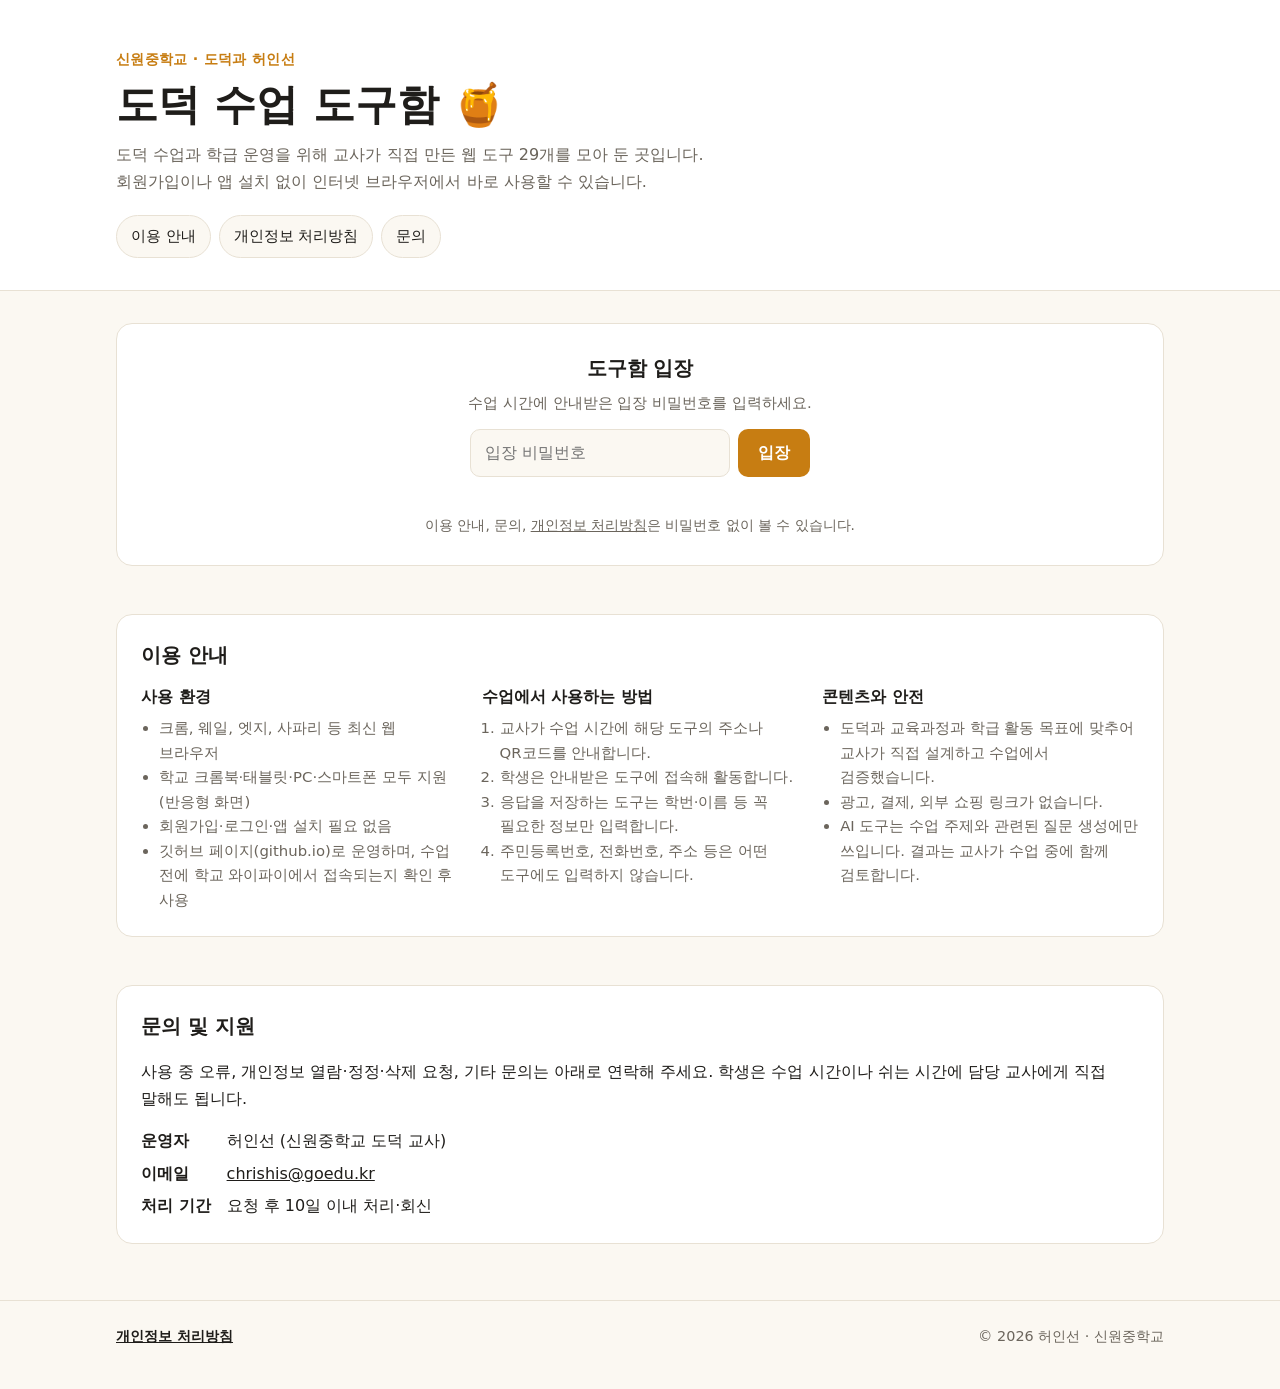
==== commit 94970a17: "도구함 목록에 실천의 사다리 추가 Co-Authored-By: Claude Opus 5.5 <noreply@anthropic.com> Claude-Session: https://c" ====
--- a/index.html
+++ b/index.html
@@ -12,7 +12,7 @@
   <div class="wrap">
     <p class="eyebrow">신원중학교 · 도덕과 허인선</p>
     <h1>도덕 수업 도구함 <span aria-hidden="true">🍯</span></h1>
-    <p class="lead">도덕 수업과 학급 운영을 위해 교사가 직접 만든 웹 도구 28개를 모아 둔 곳입니다. 회원가입이나 앱 설치 없이 인터넷 브라우저에서 바로 사용할 수 있습니다.</p>
+    <p class="lead">도덕 수업과 학급 운영을 위해 교사가 직접 만든 웹 도구 29개를 모아 둔 곳입니다. 회원가입이나 앱 설치 없이 인터넷 브라우저에서 바로 사용할 수 있습니다.</p>
     <nav class="quick">
       <a href="#guide">이용 안내</a>
       <a href="privacy.html">개인정보 처리방침</a>
@@ -34,7 +34,7 @@
     <p class="gate-note">이용 안내, 문의, <a href="privacy.html">개인정보 처리방침</a>은 비밀번호 없이 볼 수 있습니다.</p>
   </section>
   <div id="vault"></div>
-  <script type="application/json" id="vault-data">{"s": "tAZJG83c8Ttwtv4mfks91A==", "i": "rThqCf8YUWOWaaV7", "c": "nrIsT0jFJtOg6JPQb8nemLtpD9Gzu6P+QlQ/HGtIQBHCow0FVIHN0DRIotxmmlr87ALb8XwUUaUog7xVtV3416W2vAV48KQ2Oi7+A0UKceqBiwtceiZiQqtvY/baCfRpsCSUVDeJtUb/yzdD57ommyrzYrzPuS4JWkxchB5kCrA+KbvfUBxClq8E7O6QNa6mYkY+wLIzsMtL/t5TZMGxJRDQIZenDSBIrrBNW20OMH5nvb8Cpo/fG0HKm6Xj5bMBQ7XHNKMv/JWq3cXXyDLMYXASz+MXLSaei5EF0xvGvyisot2tYOJ90tKVmnWs1lMmExOr4jqSPtK7LByQQKVz69GPBdDbtZFOgYO+N7ZV9W9nM1Oh/iNIhbyqAX832a2vehiuhTs6qD224pWeJdqXFRj7v9M6gIHlPJCGHlVompZGK9utB1mjzrMl9HMYcH54M66tKPMA7bYz+ZLPtFEUfAiUrjsSed8oVNJ4bUT0CcTwfSslZhdQZQRt/7F3NRdXzyb9qkXEGSTaC+F4gkWoCw4pdMcx49Ae7G0EOGrd854tWIzM2tnFq+fgkwlxrGQ5jjbe3mmi3W24ezwyXaY3j9RYtmoEkbtEmPrgTT08iUOjTLdf6JqA2sNDAI93AVRYhCT3P7trVbSznnwSUL/[base64]/cL7i2n45ldZESe3OGe+uhKLv/ulpEgvFnEk8T5kPZ7fHuAG+OMdI667v4GrUMz+bS4HQo5DZDWisjch3+qkHbwWQg8wIre2j3M97YjAZTc0HuqDGUYpBIHktzQND6WWIYDsQtZIzRaHgWDfcLj7xYOlbJ1XucZTz/+2A/Wwg0LsIbfmRuMKlIT1lFXzZcoIlA8hzsmMt65l9Nw59J4nP8tKi20MGbVo5wCkwO0YEfl8i85EhLSPxMpXnJgn2gM4IqRX2l6NXzMdBJx+gFUDSkXy1p1v5I+nQHvQg8CwOgQY/nnjdzwECcRU3mzhmtCBE4duBnC+4HUxXG7Al4PtOQUK3dy8+TIfDQcgnkLepaX0lOWtD8hBgdZLJ9x2JC4Ip8g0y+ScVniZ5MbE2UaQmQ7OVAGK+C4QEpHWYjSledZoJkyCTwlYv+lLo60jOORrSyrt2HNwT1Q4IcSkLvLQT/K3N36NNuuB4MktnJyvLINPYbMk69Hw41kg9reNsK63TcHTn1nCLtzA1jD47LI6h1ZcZWjQu1i236K9Vdkn/0ak6qa1s1uN0p0ZH9pW8TSu4EQu+hFBeO4IJbhBP/zDtENljIvP4f7jgiJHWFNIkQRmLtLDQQ8wj4VZi7kmU/shfNW1OW8CRhzlCAN4aASaka91SGT+Q5Y85qslFmZ3fYJ1YyoomvXk0V20bA/CakILu+Qeo7IVLT6EY7RGvNc6HBFBnemCOgyk/mSnhpDrq4Uel3o9+Ajjld4P/zmMgexJXkb8wupZSGIWPk0o4HW1oX8hdGKuJstpnai4IyScZhUSOFytu7OhFcuYSwnnBU//s9C/XxRtpF9dEvJ5zHPRx780SlG4J6+0093+/mV+RusJJVHtivqNH27F29wZkVS3WYZcm5CFnQWU7mBq+szdtSbs9q/4IlgD0EIUPcvAkz+S8kYdhB3ZQhCHTK6SG3fwrwF114aQcCaP59QPTqi5wPxEKK0pKzpm7VF8cZlK/Ne5ldriqUPsC/XAnFZB9jIrIS8lZzzkf6cg4pm4HXoptFp/M+4GytuSrXyx3qGD7Oe8b/+FbqcfWKzIefyjTQFKWgonYyBC0sMpHA2TIdGp5aT3mco2NNZ/ld4Ky/m9G80FQCFK/DjwRoyxCWLAkz2Pj8plDTlYu/30+Za0Ip2R8I3GPPqnuQggEfObIQ7br4q/NcYm3UCim2yP4pFjMVXRK/853F7/XkB3v5f2Q+hUJYat8Xo0I+yO1eb0YsGJRd6jSE9x3O4f8UinSG9dZxSIh/kEWSnJOClDMv0EthPYBbIuNHr6DsRMv2RarwKkHjRREFDjsZiOO2w1qwkE0yblNAB/fi9FszGpYIVQ7HCqihWJ3bcSY/9csec0O/yuw9SRhna56X7SsEX75n1fL+4uP8FOVOoIN2D6IDW3kk+eBU1ySpjZF/q5nBmDuZAtCqf2VAB/oADHLS0AOAWKhN6C0YpRErDm3hMuo9kpsiKyl6z8bq9ImQFKd07NmcVr1ngjqxZY2D9qse+A/VSjOmGLoUWEZQxr7RajOcUfl328FTHbwloDv4LMW1WNl+12Xiwxtgf+VJmc/GQEme7YN2lLIVV8venyIPdSG1OAo7z2d4buTueDyAvTFpSeheCU331MHYs/fllTPugv/bj3Tn2jcnWrVQNacgBCvElBU1WN+n5a9p/3CNimgLiXJV+JiuHnJWBV5j0UHylRMrvAjSKShx+eZJLdQUrFIlEXG3mFgYoM00KzAaWPrwslkGqhQt24GYBMWJRlv3oA/WdvNDPZcUg46TNC310td/RpBiLOYZpHbrd82PYmJMSIDFKV2Q2FtjP83YgJqmdK7SzGiTwi4uPfxB580AyRzmXrofjpPnWOX6wxT76nreiu9zbCmAtBe1lBgl/dWsHfb7OiEGusQcaXYZYyw9jfyvJ44wRX7Xm9LA0a1gMEw4DQc1rbbCl7pfPRpFCdXAvbHnrm9Kp7b5vXyVISXvHOD8rUzAu612DBlWkDDBoWwhfaAgvXoJGJoPV2anoKEBG/muvDqVXkEXTtF1xDVXIldlRdUjWHwkh5acGVeB7jVKbsgoVyD5WWnyxYvqFkUcG1c4eYPVuJbHlJsj9BxIoXXfYSj85yNOilmPglyNIU6pLIfW+BGlpy9NPAkTIqgCsODhlfZIfpdWp3onfskPUb7M3tl1f3BopCxyByIwQx3g5RqTEt4GXqz/fk3oMblaQSpC3QK63uSR1pvvhLOc3jwj4FcNV9AVCgOrvOA2mxsi14nf4DDWtAQfrL+R0NuzgA9FwH3qojMWM/JSY9pgeKPb0pTLhKAjGX1iv7QaJWnE5RRHb5EPTS+OzO8QzUBiMOtwDDzPW1kbja0tqtXt7vSarCxWFfbEeDvFxyJrnUXLbsEZUiAURTk2x7hKaQNim54HoaIr0o59MQI+2teWli0bdPOv0ktX0Ff72UjNZVCcLO/XgoGMF5pZGSS9mwr+jyVZrCJTuoYzv4GJyQqYpwuSzWdP8xCyzKi/CX4BfoVOb5fIiOH/f42NNRc4B9YHwh2riNTGBQvGvdXmLizmt+nTpGZWzx+PGltxvhPmIneaRhMdmOqdWvYreOcFiEtoRuB9OOvp6kUQZ2tlbQfnpOUg2Q7YlETPaEj8O0y81YkIC2YIbi8pJvXLT0J9t2iLwjmnXdvGRTxzCmZpdZs2v29DIGDP/oj2C12ksqFYcH0KaGQuOa2VMpAMbx7T7NIIO57qY4e1pdivlHtS4eVLQxr1bMvv0yK2UNbjMtA1WUXUqpH5rkXQfhQcB78GhjVrPgh0SeAt3L++LypaUQKoDLsjlJQHN+h/q/yTyWod034c6doNb55orKd+Asq5RGcvslzZHwqJgg7RNGg/Ffufqjf8b8W2iy+cNYTLSSz0EQDIvkOpp2x8oZA/IGSq+5oGeWeQ7Nlz9GEu5jkN+dSFy4LVh6gn52p418aUTprtF3KF2dHPyyMW5R2fKhwxTPZ/h3Gd6rDzZz6swUiwOQuh9k+8AKeuHu4TdjCDcIM3AwwBncbXJ3Zr4vWGoSc1eDh3OyGCTObVGcDz/[base64]/gcH9rWhtqP/q3CsykG9lyduXzZVl7gZbTNNQNuBegyWUOWQ66epjFc18GzZMWXIDO6juNmzOsw/wUH8HiNAb0XkAlHCZ3H0Yv/rc2bn+L1928Gjt5A9+I3bqqeyD5ws4DWpI+N9kw7W7jeQ/1g4ph30liTkFSK+PaJ9Xbw1XvyFcg5Vrv3wqPeEpvCCjSIe+/3RAlYuCLKJISR6kAYiNOCnBIPbAMwETRMseEdFozl9XlATnNGJ61EqpUz2Nzg/PVl46FhcqKdC/NRe3mcvAFRfVtdLF6u14U7pl+A/cFzBzi5smlmI2sHyVJZmyQPmkQwC58MfPM6A4skB7NJyzy9aC888jk1RmNG+x2ddlsm/uR8zh4icp5pAsCBMTZvP9cntnDOpcI1wH2LEBO1Do8fhKsouqCc5Ca20bUqYrEAJyg91cKLGqx9UreBIJZBZTT0FwJFceHEvghxQEfLpn5Cewpwm+cYBy3R4y6Cd6FCvuBYOo5KfEH+aXqZSI4ApFw6V4OykSIWvyWpAVNmXMGdq2HP7kISGU1/Xx4JRk7ySjHbAYPXJJ0obZXmv9VozWhZsO4u04QA0/kUTF443TDqCiikJ7ht4M3ss+2JF+r7/3qSa4GEp2/aDDZ17zW5mwpurTXdOP+hzoe3yFgO4LCALMA80OUt067xiCKcrfeEraupszvkfcW1uOa+OKHgniE6CluersXH4aAnsNnK7g88v9DUTCTd7wYn6qLcHrj3cb+oceLT/p4nqv4IeqzGgmFLCQY17QA7JPvjezJ+8U/NjQciaDxOgqzaqI4oQEKxHgzOAB+Q3ftrBKtIklc2M5YBZ55LAPvUAxG2i6l+7/JgLjL878+x/JgZcbm0OYXPaba/DV8YPxDwGWaBgJvcJXt/c/PqrgtgY2jhY79+CbScADIrE5PwlpvP7HlK5ffjCPqi/xSvW0lhdn/Nkwryux+NIXS3oxOfe8xHlu7SqAc93Xv+/IVZ9L4gD77M1YpzWqcAt2608ZCL7Xmcz36mVfINN4jchA/mVR9FwQ3b7ISilvwd7jLgi1qpKaPEUgrQPRthvfVIy2knNmDHRCGhRt/AL6YTRG2pVOq3vCSNsLoN5LIe0zFAW/hW+d6Zol1LIxwL+2D+0o0mCz4UEPfVCRpDcX7YkQJUhoDoDqjwb/zMtDFZoFEvtTdZfTQ6ReBI/uv76UPOSxA1egFWA9UHwO/b7TQt7KhYOPUykSTPJnrDfsibDaNeCs3ihzZkXwVKOlr70tfI0sZSmEnrLN+PuLvLKyf9JubVz9eMC2iqaS0sFErrQU83MJlHn2zDBHsFxc83zsiL0h1dJMwTJncOUB8VJXfdNqAzPQKrb6OFgoMUJFCxibMRA4aKLPJx+/6uN8GdzsuKf2aS5M9gyt7Cy8AcBJuQrScbrluI4xX9LIHLfJFKlpvdtbqJlbGrCaaCjesZ/jS/0L7TXk0lnrZWxEcqlqFnXg8gw4vM0K61EmbQ2hRo5akjwdgDgpQpKpPu7EiFGBBgp4WHcFcrUc0KXn2o5bSWrJJpR0uSFgxasjTBie+cln+5Vllzmybh8oMojXDqGA9QQLugrjFgbRRW7p9lL/hEIlH+f0CFGerWBgIXgBm8xNXqDhy8lgBJJYPQuXOLi/GGTlzxwPrBjbKP+QwuJ3LYpSctkjpsnU+S8D/OZwGM4ouP6aWLiLNrsygkuK/27FekS7eEt9kZ26hw+N/ROpi5jMmwHUktW7FozjQaiW51UVmJk5MxIO2IXUJyysOE/i8dJ7QonnjSsTpF+xxcGOWIXhRhkZTAL/Y+okl2LaqPlxCJVNYTqW0O94cq4OHkjcfYcZNovYZ9pI+T5No36zEQYnDq1e9oQgH6r5gS4qsl8AuoxSXp+3FsbSn6KyNAyryUqje06X6z4xMqI89P/OF9D9n9vlUFLJ67Y6Tlu+LNAecHoSfdQDupKmlvnoIwt09TEZ7jSeN1lT6nxgjpocJ17KMYV7xdSkbJYWOAyEpvrHbPmiRZ2Xhx2HQIUQOYIb+/WhSdmOU9CVsjldjVDR96aNQMKa7tPCME3AxOcd9LrYOMWWvmihhheBzokDLM5+snsqj+rcqKWxqj/PJiIN7tlqxAzBIxwjDna9Fz8lk/DaQpTiJPPaSaGMBH0xnxzTZjt/Vxjd476GDor5cMlSt+aYdojeIGQdL1UvRMfax63mT1emL/cJRi1OSrIYodhn9jgkd1rqe2lRiRvZYpYhLCapcBj8hlu9GP+jZKuoSHri/l7MRkV04dhdbWVrZr/cMG2WCqIUs4wIDvS1ztjNrZhPor/c0ok4yrYLSdV/zPUnhPjMddksTjltFGqvZYmOrpN9CCXKhGIldw04xQrtASS4bJeyxy+n5FLKdBPjlQetpbRKEGmoL3ibBc51pPxoMoEDCIA98ZAOY5Tqhp1twZfhU581t6wFx4kbal4n3LkAaX8UplC4+0kVvxbUay9Rx2CTcTmR7fAPL/2Olyto5UG8LaN1SLFcoGeljC1BebH4ff5w25WhSIE/hRH2JnhpFrEnt/gVf0w89rR2jei0G0wWYKsnBczK55mz87R2/rcPU8UVdMjsecrMPD5iv5FnrO1Dsvwke7lRYfqxcRaez4ONpz0vSzG+2wyzqp/Mfivek6s5/isoxlEWBD78GQvz+ZzcQedeNbOT5slfzcZ6uCte1VyoFjwGLYv05acCC/XpeJ5ZYBlho5LxRF/1g7b8pPBdO2jFmIOIfWCaH2OoD2YKxHmJLJZARQqJQ2CHJpZH37b9U9duUaLPVeoaz1Vxq16KSpC3NRnZj2sKE8Mx1c0a6T4b2CNNuVhJWsKCwAcCMM1B/ihydxr2iPgLnL9xW3QQLEG8cf9jFM+/a3pUd0AlAaakHObACnUoCl5AfVThNbUGfh2UTPNUyQ77Vx+CTI6+iydjzyNJaXLveHojvNwVVLrcsaxIySIZEgjlSNroNmpjiMlHQhaTQl/a+BqP5ddYI0t6XdTKn4Hnl7VK5Dd+ITC3R5s6QpS8H7re20AbFX7l6UoI4OFZSdLgSZb+zM/oDnkE8fLoe+kD+913vVoQjBW0dHJhR9rGT/IMmKVM1LYZlXIGHlz/4eE12U3vE/jqulm310IUvdSNEvr+3GUJ+2CV8x2LS79Lb/A7NR0p1Str00NLt2Thbdtmg1Fo+ypweAmnKeHhReHsjYeLlbe7FhL/eewPKvUQpF4Vsv1fqDzWoAImHkYkX4pB+D1UNoqTkc8/KhDwrJ+4QxI0EOHebDtG4nCfbaIVqIbi5uNmRdqLkfVM7sJtCHJV4E848cCFVBRRsBKll4V8pFv0wqrJ3vZyJjUb9dwBmlmBLeIougIro6RbwAPI/Bf/4B1Oj5Tir/pPnUGa74WdGlm2anlCq4/4MflBK50WHE09Gy6zNtMgrXvXGfCHQNZSmgGFCCRrAAqv6+YGd9Al9iwr0367ouuzyCwdaOP43ZiR9FaLsr1/zfB6HhPReDnhY1NU0yt7LCN1fgZ8c0sG8BBpVG4uix6CWhAeqOg89pMe4gI1klJs/BzTWETW07uKcNfuRJsEqIO3Lwm1I8UdZEVlKB+1FdxREhSQva8SqFvCeR0ALIG4x12pd7gyKFvyWFrtfoHYiCxymA/6PFrYh/Rqz0R/7faRPMEEXyD5mPEbedm4H4AZ7SkWTfgQZb013OVJ7RSHct7NNC6v9OlE5h//KM8K9fg1Mr/BVK++paSaa1JkBrQh7kh8RUlZ+q8aVOdB5TTO0BWtBhPfq/YgWGjljEcGjWix/AdHUdG2FkgI4NBnTyxlC/OAf5BNLl9+tWw7jve58BrVL7N/oIUQGKhV1STXSyHsHNcHofXqkBkP2AExJ071pgnvMASnubNGrdLuLx6ErgSSDdzIqgZ+VB+ys9uzpVLsvhS6h2A/36fabYURsgRQm24ffTPSbIuZPXnJysluIA4CmHRtV8mjqjc3uhu8bMP0/Hq0Mg0zi2b6BjZZ64eFfkgL4yTkAB9xCeJo6JHI4yv7ra/1sCAvF8McOGGya0rvzIDXCHKzUwHWRiJG3UOdiaA9zSft/zBFjC+Q7awe89bBAfTlEoSNfdx4RuTl0k5enzKFQ8wfLXlY1Gof2vsL4vQrgn7iDdbf6lsa7V7TEIhQlvUmkSTdeB/thXmfR4HiwVW4GQIdy1vosvA3nHoAwIDy9t2AjQqvA+Lo8mKK7z+iuBAzb7Ib1TyuQAWGDuJUnA5zgTY5lvpIHbxy2tz5H17CPyyErLb9TjOCPaDLpQvLDg+s36thoGqSDqSP2HiofW1Jadcl1+tZVDswvhOZLBIEqJbWklwA7i4+2sZ4hUn86t0yxomu7H38ZLdWFQ/y6JOmXQCGuecWZcqxmTB/0PwkO/Wb3zfBjz/p1H7uVS4ILHb5cqVilH6L7Ms4K2bBAFymEqEH5ZD+qQWxSPbe0VMUBt8CyvEbzWgOveo/ZyKeXwrWr9NlWZ4ELIDmqNPyRIEMvQv8UZZBAcDQwLxFJUhAHTsiGDxHuH7WIF+FixKq2n9drHMrzHIw7nZscOecDTfm0Z+Zmjzvx+qC7VR/ye4NdGORh/7ZMSj7z4EJjmm44kKK05bu8W+t/sBRPPcB7yiH/xb0sG9UvD9YzAGQMfvk87CRXkKThII7QmJPgHyAXVO+2IpWyY2gbMEtLBfbMe6aRGpWPCCBBCDBFCywU0B57skfItEr7ZjfnRhPniwZ/K/V+jSgv+nSVcGm120SeW3HJhneD2bHovKur+wnvLkmSURwK/i6PcAmY/dpZbVkBIKP4tkRtwTJMwm4Z0EsPzqRcmRovIaUlaN3iSRAGEYsp3ZtMoty/N0kJ2xnR1o0MTN4hZAmcuB03TE0hA+6w0ztDF8OzMBudZQV1yWFpiHAQQ/Cu3X+Slnr+KjVxOrv30WXQAkyO88DLgP8GkzKGXnaJhNJTc1/QRionajlt7R+P6NxEk2CT7gxLi5/[base64]/iJGjkeAIAbvJft3y9izBPqItjrJidEP2b0h2LXlEpFD45qoFhrTR9VsFyn2Y/DBsu+Qcu0gaifWl6kFNbnSKs/Gmx5hDERd3GZLzdEiVy3jPpBL8ZyqCIdD8a/44i3s510au9tUKu2PGkyxDcJI9PXIB3D/+/HgnozzTx29niAAK5dBEsKAVYf7NlZvpPzg96cVJ03RJjnzIXDIDq1as4AzwvH+o7/Gj9vu2ypHl/[base64]/OTYV3mlz+zG+S67tWLrrZ+qeoZlh3URuv7LMGs4aHXzBTUzTi6SaFnFo/9yvZn3wF6aZBo8u/H00WnNWo98TL6SDKiehYOz/mA5c7833Ka/EhD47jaWgjikQsSlf5dSzjef/aunC79bgt4Tvi6t9j52tB37nvvZmRfbAbtlkttP51Z3jyOhrrc37wmLbUAIcjhJbmFhizbVt3/cq4fR9kWcnRryrVJhgFzW4EzjDsvpDPoLVR11pBl0a/ZOpZmn0MvBkxAoY/u8E4Hh2PKargqh8x0j7Lwn3O4nMnbX/fgVU+m6XafqegcyvIWOLU9Xtv7LLgZ8KgzCUqaonF0EcSRvgxM71SmTxYy1vE3s8qxdftAWIC0/RPVUIeAfINMf+t44DTn+QwWvDDOBlhfseOXc63iwwonJiApX5hBP4w6TyMJ9E6LkkCwXVmi00d2SfRi0KbR2OcSUk3+Yv7z8j88jXUsJD1QwEAigq/xo451+bz6DKPyFnE1/XTjVCVGhEDBo5ID5kFu0lcdsnknxN2jDMP8sXBSJH5Q2ge4AanzGqXtEdMpC1WOf8HzMLOcpWhPSvKEw1Ym/mUAKDlMjDbL+CP1g2NqB6JaB6I0BSeQ1mU0V/nvhp/tXhBlNsEWyn0IDmb65M10moy9+kY20VS/K73S/Jc6+XbZvBOpeyG/IUte7Q+PBEeDSawqepLU+sa7YXLmZtXI3tlmZ2vCEwl4/Oq/[base64]/aYBlHpbel/JzqWXs91bmW68IBhdarQXBBctTYdlUvzCEe+c5ug/s1wQJixGye9DXkRWMB+18vKyfZjFC4HKBAdKfAncvMwGTIEjAnVtWbPQMShurSKxXPRy4YtdQPuzadIYq+jmOMQKeyme/zM0BkhO/og11bet8vClVzcdJfomG2kAvI8KHswpXzMUqhqCizEvn8eyfEwaVj4OBwfyGHkLIbOjNgzkyih6cwSH6I4Q6BfNCtenZmFfIGgw+7KRk+UKALpY9xCD33Ul7W2JSdx8UbcWwkgxFcSfXwszniO7HHFxzP4pdn70ZUspqDufw8ogkWBCE2JJgSd4Dh/3k/My7SLWN1cPWkdeZ23+sUZVhUVsudLS4lqH2kbMzFBZ71m5pMwRrF6kQUC4GEOpPyYclGIk29+bnIfFVQx75PQEJhVw/5o4jiTY+axCJrO55oDMn5McCV2CU8GYV9rTw8+tOH6nqSFNxYvwrbcALVRnqx1NYKpExsE5FseR3qXr2DB+uU+rKq26P664BRPlgb0ML5O5ishZ+eR7tJJr8sQL9Rv3Q9GRzOP8Ox4WUGiN9ynLHu86/uY6iFQxku/z5ouEMVin2rhgvkFHNYnXd61EXnQCHiGgM6KkxRpDuxy0Yx9Ce+Z2vLbEncJKt/ceFdi9FEzaxe0fixZf5LtK0GqPSDPJtlEq66nwAMwHxcAE6d1NVd9lgL+sk9eolUJe0IS4JuUWD7F65/UgzsCW5AzDwn6rG1J+2EZ9sMxa7A9ipl6e/rNesDtXWvj940nBngjfj+md3Mi2shI8obH4Lw+oyQ9E+JQPj8nk6UGyXsQkxl/mrMZ8McnehaCFHN1SF7QOh2mEyMPV952iSHsQvzgoaE4i1kJrE3BilcMYbx75Kx2hmRW7SKIsAnxfq6zkwPfdYVo/vgxO0Ne0bNMi67afh2funG0ERDmqnoULnkw2RiT4j6d07vTna9QlHvAapWk7VRquGaBCXiM1dyt3mZ8cFV4KLgHOvXpNK3cbc+CeaWQXapWLGZjByU0JcD9NM7A2cPMKekghAXoURK8+nvl/2B0VMTW/90hVBHbThylqTZxQHH3WY7wMfNKNXIskan1j7YGCh6y7RHjvj6G3+BAEYbdCexqcKaSXsqrU0q8u8MAGfgbSAk4nnzME349MivQvo4iH7jDGN4xPjybGTrPm11frzBVqTUzLbGWpiPiA6VUALs/Zleq6HTB6rRiL9mh+NhNCdylGH25TLnMtSb3U3HXN1j37FYDXSP3Df/ALZUmiTpSWUGLq+yWlhkew7qED+6p+/52xFjA/HFgG7STenlCFl7YOjjLMtsXiYVpuwl60DA8qmZnYTJybsP75nMV+j8m85rmmEHXZY9PEqQvP4CyvOluVIaxlHca7HqJL6X76pjnyAoQImkOLpkMUUxj/jgnSTIl2/UUy0tNvKEUMNq79ibO9pEzXdPhpvzah3kYN04/58aOowMcUloToxiAXy9/2vxeAjQnaFTtyzC1aFgyH8UANIPF8Ohg4m5mjJbutwWkVEiEoF/3cw54sg9pMbNdLBTmOSN7ODorSpd7xzfz55v4fcTJUriZaRTta2w9F5pHe/v+W77yOBZQqhPzwQz2rhNUZDSfh9UTdxPslWnAEPZPVAk8VTt5YWuZFH/5QHuzzZYAXlBy8eKiIxeqg+UMD1/DW5Z/AgQ4tUxCg/p4BUuXQHkWccpb0KmUaH2pftgCub0QGfWd4Eays+HqYxQXoNQrnk/RJtqE5rVz5n8rHrJu/1amMZNOeN3Qr/90G6T2IbHG4OhPiMSkUG5agepJ2/D7ZqIEnJ5Vz0nbCV3gqnQhrNTytvTSWKxGuk3Ka5G/2MzzP0AtFwiHWWnjbTIeiFpLDaZ9IJzBmX6wI2/Tq7K3EGcDbmwCNM4lLXv/wMznMAf99UxmHBiAkdV3j52jcq9+4l+EDHS/2lCliYZlnGGdYXu94swT/KQ/ErI+eSi70gnBEI2lOAj3ae+Fq/lnMnuQHjdW/frRy4UfUuqA8/DpAxHOrzX6p1wZg19ijpBDpG0DA9fA2rZE0O/XBBgSBHkAKyWVZCsUtt+huyRPU8KluFU/EMKkOXgnPTNtoHlcqn9cmLBrDgmXOa+b7wjnZhdnfEA8IXKKVN9uSjHTZCnvSHhefzJ+JVy8V82wrtPYtybJS2Eh/KbcSpfd1HNx/q9dKOmxKcVvcbOfL798I00FCdBxUrWSITQkyqh9/ll/4uIksq8mIkdk1ggoWNC8RNHA2gqVY+lFqZe4iCbzTZKu5ocUo9By2Vc/3sF9PDNs2esBY0COsEkslPI+MxSWRDWJsOgU5RDR865hFCursAzKnlZHqU42skeOMq9sypeVWpRXtYTS/ildxVj5SH73SdjluCMKoeroyw2ckabbfZy7fFi2/fNdL2NeT/9vA5oorP8CEgk928HW7pQ8nxl6I3cQ69m8QwFd6phQFVPGhKX4Tw3IiSPnXXWO8+AhtAJJmM27+jwAuCiBzVMr3ojw0HDJHdjoijUOG0itjGyrTsLKs7vQy0SB/I1J2JoMygH/amNO0jTukeES+5COJ0FrwkID8JC213DtwiG57sNiNZmAVpTimr0Ayo8H+bQIQgT6thhGQN2JWUVrzCMVjZPPbtLn3YajxKAtHqi+wgbjAcUNLyA/5yeIY98MC8ikr8l7gfbrMT3wpUdRsFynJXWfwn7zkhmL+D0xjJ/2ChkMFmRm6vYdp2l7JmY5rN6ws+MdRAX1/G6DcQvIJYtIYu7UOrWzJa9J4elj8Wvqq5yHXlYTO6RxY4lk9VaRYdGdEH8TV7DO5dUxnLyDDPKxCwhOFQu/GHNo4garTXESfBhOgQr/BFKyO/mh4r5CsCa1s2MAd9G79U2rC5QblAQcb3Fcl01YBPvPW5+pliZ8xi1GkYbfsj9M8xE2QwSgC8tJImdMGy8RPDmgDFupKe3GAgZfuJP/7+IpLtMCs7U+TzHdvPeBW6QM+ZbFXUTudOcIHSj87OpjOPngXo=", "n": 250000}</script>
+  <script type="application/json" id="vault-data">{"s": "17F+/ISaJRng2dNVnzHucA==", "i": "CXsOnSFTQJX8E9GF", "c": "nxQ7rNN/15ZBHHc0F/QrYH/tyesTD0/8aziGLgzFOauapzUgUmoU1JFamyU2SYRmWTu1NdGHAYnXW2KUNVCCuUF2UFjFASlGTYjRbXHaHJRc2lKhEQTyQ+rq7J7n6zJSCWcDm1IhjEgWQQb4i42XT7kOSAC1RTwqBbW/Z6AUGEnLmKEnm56BasSg4g7hVWV+rFmmaBqa1v3N4UiYNZFHPg2Of318qWAXtwpS5wrzVKSEAOekM/IPXh0+09hLDaskmpHQbHjGcmM71abMBPPteFFkjQdB7i2cdj9Z7HB15CFU+XuBQEbcvejEd8WNwwPTY2uTG29Ywuy6xDPXQATREZuAp12KvLedGkeoxrciUtT2ErAzbNqRmcFlCF+1Ty05aTJzMFbVQe7H9MSoiiV5B7CdODe3ETiGl5VAyzVTRQCCs1BkwcNMd/mfEhBiXOIm+5l0upM4xDwB1oR9p0kCo8YbKyd/bArLC+kch4VPuVKxeP3yyG0mO/6MWagt8LSSzV+7XeAjdPiDEPEt/OJnNXVqzlfiIr4LClE1x/SmFYz8TZVoEOpNL+qfVAC/vzr4egVA7FKyvL4u+XaW7Mn/aGdOt6UERQ0TIEUgZJQpG1Fb5jbncHqdhzt4TZP3kB/hBotthrTIv78n2Yf155Yb3if7FaZfLxJ7jsBZ/eDucOHXHHF0JkadnXRgZI181P5VowQXleWebuCkDTIyS6O7SRZvT77iPb8HiFJ4Bq3cWAlGJEgKN3149tQbKMoQ/OM77oqtb0IcqbG7bJF6Upduh1ErDk7N+UUPGnMNfkwxR+69B7TxAcggfbPKiYp7PetVn20MHbujLcQqGw6qFyhqjNeA/Ycwts3qRoPPx1WhINo4tjF7YAQXlBcmrTW76zajAEsC1zS1cBq9i5l1zJgfvyMwqfL8MLz/z0WEcPtX4jwxYzIHq0luSE/JKZP2ooU6U0ybuF1agghhoWA0oLpYZsoH9zGeust0Lw8csZDKND65aZf9UIgQ5bRo8jkNqYfHT6PiC1rQ+ybFdnMSQWgA+E7qYFaNDal8v218xjK1z4/iQq5W2nahCvp76NqhKsSuzZVrk5j/MVVUaNnRUtBdgUEJlpekjXqVOwr+OvlgOhvIWZ/Fj3jNuER83jb7PXWFtuZylrAO/oh+EWHp8/HP97gRxPlIuClDW2tuxmIjPuViboMWBevJJd6RjxESM6mKLBanpugSbWPICmQUhe0B82Et9+NvMxzhRThYT3u5JMg1Yac99W50v6hg3s+TN8p4Jm+CLl7ivOWDsFF6eGMMWrpUZ+7rHtSHV2A/fxvkpeQkjM7bdGjZjpURPaduonNaDDSfYiu+4MhP+N2xp4IBobM80PUnVUXRE3eDtm0ckKPcM/nuQTgpbUWjv7bQMvMwH46OCMMppJE4urs2mFbhxH4crSjTo8Th/3/2TIthPpShYlHMYA3tMm42bxbXntR+GrQYVgYinKGef20VWC5bsjDLjFMQsCRjUD2xWn1+tMrE27rpEJ+WVCbHMc4xGa7/Zxq7Apm0uBq9Rniw+BVVrfbQHcDjutC4/lZjNHKBRYam8EW49j2e6GZuBnDjuVTEiHRfCQfzKHxGYWsr1B5yki21kNMZ5rEabmGq0Ew0tfI7z8VMxLym6DaqqU0Mzt7I+CFSV5TSgFUGF3TtLNd5BkxjI5wbFdXsfWLTvliqqzPNH+fJfOGngr2YV1vqb+/6XY6Y0oe6iYAqQZhhOFNwdRygbQCmez45SOo6IR09J9urazWlIwHCpnoqY1O3xgmnd0WO8x08S3idyO1ItEwM4nBd0XfGJX9X+Gi13MQV8rM1HvBC8Ur0jsD2Yd10fvaWvINXU9/q9A8MOzxx/dYK28SBWOOQ24UYqTAaEEkF+FvzI2I/u/5PLyJHtmXWufJk13XC0ub6g/15TA0wJTI8bNALGpHP86vgI4XgFwWDa/jezzWXRZ6GIMz4MOT7EqPUMi8Zib7MOuot1Fy6XugvlvKRYsiP0bWsnqhXJfFdy1O2aP7xf56KvTqIORc1Ma9ODRKACzwNv8gGohzkuVTc3Qh5pjUCraozrCkGbYAEewajW29j8gx9e7U/GT1gFv8YAtVkaeexJApaVmKkLB++6uAfVCMx9JpAWaI+x8kqXGWhWD6hhd+MSA8MREh0ynOpBTpUJuiqjMlIN6IGyqHtBnDPN5H0B59b9p5EJ05WeCVjjnskpOfV4EEGSPYU/BUs+z8CRI0cNjJAIuPsSkRyAwseUPVC/jtU1ZlhcQsEs8nxX6qEFklgLZpXoIZO8+u9q+PBKqzxCX9l0zo5pKawY7anjytK1mkdN7B7xv6QPzuikb9JOLnNhEXLmM3ApDiMaRm0MhhZFx2h/ITQhrcupUkUW7vexJx6GfoFu6UJlP5MOHlgbGhptJ2csYk02RPSodadHaFpzcaBqfuzctDbpi1wKg+M6geQO89JUVqrSvtmj8G9Qi1j8tuFjPAPpG+kz7h0xH9RJ//8NMnhM4CmkqxXW16T80hiV9/iELqUoAF9Tib9eSIET12XMc6nwnt9cpA0L2ijbjvAW2qwZSnVh0pLJEDiG0XZUB4lSEuVSqvv+vvO9/w1mdUBuS7e01p2qcAlI2uD1lE8TsFuD8vJbQN8f7Xli4306CJ0w3FJiednax848cNtbxXB6D5UC2PWCLQVaZ1Q66EnFPdPJiYfp8HLpYne9j0Ow/nAGGCsI9oSZ+92F4DfdKjDQ3ydKY7JRVn4lYpWZpIYClZRh8xFLdcMzRqYNPZ40fR/RsqLtQLeXr2b5sWnkq6PCWDY8quedaeDt/lRdiU5fuVFYTGgLJx/3ZqK4uKTwuKKo6dVjzAZZMU+U8t81Pk2t3O8tw0eYSlWazcajoqqP76mYVOyvZ/Bt9hXGjP/GvxgOaN7am1WGFCnjykaRjYeRFBynaoaaIwa9oxr3FegY4CGbboGyIFkIbDXrhZTgrzxjwj+UT8+geGBJKRI2JNDxLjc50lj+AvQ7wwXpl+HatYStn+X84UMBk8ZjkLkBG0ufFYixQiKEs0NJyRazmj+jUMeTztHwVl3DYTMbNNtLfm/jNWkESl6evaSnQ3qUyuqnzakOfpnP1LSn9r1KQa72a74yotBjyVNQl+rOGuNz+w6684ZeCaX9jcuGI346G+aVWkQvkpBAUUCBt2qro81HUUCpLl1e3agcUutZaaJ+gP8pMhGy1kyQbVCeSBzup/hwMnnaFOIeF83r3cIgKGeKqYULcT8RwDm2Z1HEawwf2t3wmOL7ieVbMbuHYDRtlG6OLnc30k5MkYCEr1DXcwEliYvVcOhZkHMOonV6+rtde20YYJZ1UNDNS6u8flReRKEOTzSTpiSW89HrKxZYtuyJnGiMBqCZHC4RrMAD1ZwYljdouWZyUaXd9IZU26NjzS9wfw8/1X9wCE13HULhbc6zXAxqqwHSqP5hxR36+o5aF2qCou71VGpIgZ5yKs4S2R0FkIJ1FRCMGTzKpUnYh3hMAsq8KFHhVtmC20upJ7UJsNt1Ib7FFZSP/I9Xv5vhPAsEN+BzQOCjA+VuqCUoq+/H6afttc4IMjkcTYS2Gj8/k8FxhYOjYO0Onk8Ty6GM/fHXHgjYwl13VA4DC+07RnT/EAYNbY9+LKUqAy1vj82EdcG8ANu6XBcAI9MDR+sGVYTdoN2wqlXAES5XGqe2qOhwFQKS3ZEzznLJhsJK+hxekfBTtsh8NofXB0fxKNgXac4OCgyCQGpgDx8XbetHGSekyTRJwxeuTDKYV/sQ5mTgs1OQFQc7br8pNGevNK6eJdsyn0tSc2bOrGrY0++u2RoXNC6iohDbfNl5oz1PK25KHwpDDrCKvQK4I2owEAUnWCkkyFgojKq0IJCoWm/4qJgvYSxoPFeu3BVzFAwGjsQuNP5ygBA1jXmtzomODPafAno5ViGMxXw+wmTPa3lIeviMY7m/DiHEum1mmFmJDrTSJUhUGRuxC7rXTNxWx1H5/pzJIKmKI/JF+53lpKfy+t5bc/lA+a7T2vsI59YIo9Hcd9IJ4iUpa0Meby5OwlePOPw1xqLT2wykY5kd4/lx0E6zKI8JKePO/qN1jAM1KOuW/1pITSyY3Oh4BIX4XHUHTjH01yLghjKjH5T6WGOpCl/dwwOnCiku2hc05t4gN5Vghs1cakRnX3puAuBiMgJTWDHwsKgK4IuQMfCdf2vUHI77q+P1lfVrSQdDX+I+B4WYUy1M6gu9DySI2U5WBsZkZxpIhcJuX/d63Xy+VD2LDC+upHsquLlLtoXjynYrf9HGIZBNXAvn9QdE4fFUdDcw7h9om01wE6zRvRmJEcTa2BzikXp5rdnWM2c0KPvZ5ZM3P3o/40NprW7nsqICLaNiH67KO6pmPHtDFJqizzLlRBzHL5G2HIkq3ujxD1TDsFIaVFlzP6bsNTjzd6x1tcih89H2FQH50qvCHqyQa+NsPrkLLzegv9MbQd2PVzR3p4ZEBTZhp6Js0yE4V5L/noLnvqa1jY4f55pNpovQ3Dt5Rd0oPnhj3iTvyVEhKFR1SQTGn6KmUJvPq3RoC2CR9/SvHkNARNiAKdl9XWHG8DzcVCGrDjt8Gy/xuqEK5j659mhFMzG8iPW03Yui3LbmbInTYOkSOSreNJE7I+rxTKuLF9sKodCiyzmLDZAswz8s3ma86l68EWjcMRoA5FtBamGavlSp4IB0lAyXg7ph1KEnumRjTmfL+IdP9LGC0GnllTWu0aA2lYo/tbfcTOm5cnPHLzQ1nUiJmMpcD4WhD+p+SjEPrOTh8zimDCmLNVBNMO3iw6yCAuZb+nHV2gNZA/lHFdBkX3xm0GdRhUWv1Sdgv3MnILZlDslfzSLj2gGugKcMnACjLNk4ySvFecyR80yL4gnxc6XdC9twe6W1FBidBIWjjxf/0IcSlwx+xuIlQKNTRuWTPU3dYJt5BaBlU49ThvRGR1QHX2Egq0AFRKhhFMvBL4DGsK8cydkaZQNYqXKm5GiOnzXaulD++ZFvbVYTywsRL38IpbWz6HPujIofMO5wrCP4/Seab5R0siIXtkotteDinPDqeLu9bKMIyD0JLJBx1gHeEqb8t6LmoFiutpcF58jKsMCVLspzdsWxd+u4bQQAsqZrQNswQCEf4KBcdD29s21q0CmvkP1sT9svF5D/sLgorrnQBOG0a6ewCXww7SZb50N324NJlZ4tmlhkxMzXiogbXjjEKNvDvnk8iS1IWcfOgwu/JcjwHhN7XtQ4NGMoAIXQYNbVw5eqp3tzg5MioA2NQRHeUKB+1WAMatkokCvLlIP6vTaysrJIitRM3746iYP8RtoZYwx67vuAyJS/hQevYfKhAysi5/2ru5FM6rAO+2vFFYPrLPAa2u8vDWBZT7qCeUh05UM1FbHfnufEzXp9iziZo/[base64]/OxeSwH7z+5rKEziL+wp5zkhnDODLCL82QklgcWuuhVbNcXNYLer2SHvweDYPSNiFZ720VA0r5P+psxkvREdPu3KBjGLmO80Jjk66CSXNh+WIwPp5Y2jy9v6jbxkiPLwqefM1ztnu4YBlD2lIjcN+HVyMa1Ip5gaGUvip3TVMb0pjq+yJDWC73qOiN/ayqFj1z5WzJuUzaMIVph/mPmgZFokVjdILfZOR0aSzt3u7JHcTfTeXRoMYwssErTPHhgWIBG0kkpm/wDfcVbLROWKgrU05DYoeTeXID0aV1qodiwJ2CCoM4mTHdlz6+7xLXiNepZR5iHaXKiqjDMKcIL4bxvYm1Re218+7dwssi3TO75NTSekwCdROc08R1fzjKe4wThoNRRqzDP9rFvPKicj4Q3mLVM951/Olewy/2RYtetr8BCEdbb3lHgoHSyD7CRrE+6ci2A10fi9fa8ZSYTLPAYtXZ/X0Dtw8y+iRhgrVTq1v/9LTV2lrUL/Cdh3twxao/G7mi1d8NdFEclqyC9QySquzyVdutFcuyiKWAGC2obGH9HEF7cMsbONAgvW1sV5sw8Uk5AFfxFpgfE6dM9uDBPIsVzfW+5v5GUAlxO1jf7dEmnAYOzRqo6RZ0SYJmQUrTEjvAbhAoEn9RFWbA/W/bd1vt6/035FRxY6k+wU25DoIb04pFrivhjj5b7j/MNsxaTCd1u9IIdPKerUttH92qLhCv6ZW8GEgKDEg+e5z7wq4Uj+CgmrnPqRn7+0pbV7m7sp49zRtdyAYRHwFw334sGPwcduzusKdUts/[base64]/AopUbDbmRI7nz/qLyu1cBU8crF+ayjSIZyDvc+nHJDHg69cLSxs0wk+1N0MCQFGAyGVI2eZ0IANgbCyKLbKZF9Dw/41NV159iMYl9M17/oJkX8FOJwGyHjbh0L+s9L+KZ44NCBG4beZHvwD3legcTMOEYXyVgUNgnJnes3PRFINQmhNZzjCef2/jUgLdMEFpLGCUb8IMrFz78Yi/6WqUjFdg9ZT2Wxz6jlIF2fI0gdBRLyqGY2KtBlVuM+F7kt/W3kn37encaOD0uLokdiYcUqYbqmt9ywV1J0QRcUro2SXml2hib2fVkS5l0ZiqE1odBZki9K5S8nsPP3BM2OdEORgujRObm+Ai4wKPN5HVzTVPlYStvxkVfeO5Xs41vxn1X+Lf//eqPosmcHGekH5FI+54iIVh08h35rK0vw7dKOMN0S7FKRmixdiPH4nxDUKA/ChTzfZqY+I5woWYc/FTV7eI/[base64]/6ToWnq8ldjtaXk0COt0K9z+mcOTARaQljbK71+CwtpMG9yklmOuJ/ox5WGQVbfSZPDRjXyMlc3wBGGMLpNBAhQTCVRLO9hcPiVFk4wgTF1Zd4ukUwYuAz0POSLypjtHMrWwcU7Bj8WhUrGarY6cD2nE/xPibeWY6/[base64]/rpfRFP4205FTcTAhMjnWY0hvATVrNdheJDaHdRXV1RJblcI7jpR9Hk76lzBcCLUxN8OgFqn31lBmmTwSUW3Yd34uLPq2lAqgFRO24XyNo0Jlc/HwK078juTXsRUZgRmW4NrxZc7qvvFVDGAuAUaurru55iRTvAYb4XMZbdzOm2Kp+aMU1kSrh6R2ffXNvLpscEQXOskV+OsOAMhYcUW2LTrY+FPJCk0mao7uGG3t3AiMl/hYyQkF+FUAxx1+baXKAmcrrzU30+w7C73q80sZ1DtLVsDcviRUwBDxtO2xbSv9iJlCsqIUIuCgyePCK6PV2Tir020/Vbz++6nIVH6li+Qhe5ien17f6gVlLUNZTaiLAcMoL/4K110T2Ot58jmf9ZheHxOoBoh3Rcovuk+bPhP/[base64]/woh2PVfXrvEzVWlZaRI+v35hjgmtj2Bn+XxrOuV5TAcQYCV6nTspMGCLstyQoo9mHfWAvAQp4oNG6gjsGxtV/[base64]/I82O28mhP8K3tXq2hJ/raNTn50BM38cxeOeDw1T32cvRipCiQ6bVieeuyfVEPispQ6TFuJrtojjwiOezsKoEyHyqYqmUDkdkgRvkcIHb5GV8DFmD8dV6++Z8U/V1x1WPEDs6/zW3S+bu8dulIaW4joHczEy0KmXVF5tBvbS2NCT51hJs/wlUL2btk6kcxGxK1Mp+h61N2eadJW7Yht1iwUsnxRB0zvLUpnPKXp43rof7hnEojwr5AwzHDLoQ+ZJXsId7vkSfO8Z9lmcAZ8L6ErHrrMP9RYg7iFosQC0I/7egZDGEoaVls4Ix2t6BRE6aGuomD7VBdWsGKfSj6pnGOyuCMDlc/nHiriW4iUF0PZNkeWoWqy8xjZ+PuSwrP4E/oD686HqOusubR0i9GhOMTwRwdlWmf+musT6uNMLWUrmQItUXHoFNLDCNxDxa5vj3gA1X2RaAzJJGnkl1SkwKuhoPganWZhVdPnbwXW0CyX7nHdQlSwBty+BbYhfupa8rG7jCesvgnGhMCeH+Qm3zUootlz0CwGkYjzOlH3LZ1UZWBx/Mh5QeT2GldPHlVSXIIK4JC4wYs31rpi4JnRZsmwJZgNnQSuGwRqCmYlf/U0b3m/e/ziNIQxd+uOhUp+qMXEB92iYw2+HP019oAYO3xCekPnk6VoQD2zoYhzUjfeOQNdQBasZFkxEpjWbgm/FqmXCtqmjtXnOde2MVm1L1KFv+GyJUHKj+68gjlkMAwIxv+Xs8c2A/xuaDxRm8JzprMdzX0wAkI3Nax/XH1ULTwjpiSX5tkHtyOFklGwKNz5OgGTP2xTbli947ERAyJy0vunIbEt+Ij/bzMIvkdtdF/ih72vyU8uNQmUUjUBYFKVcop1Ph9JRJqQcrq2hE/vT3C8nEvV+a6y7s3CG6DrhbJLAw0JD2yiGP3JWrSf2ywVQff+C2lQZGt07kff0eh2ny/2PzpWzx/k5FkogRZeE+m8DRmJa7pDd1y3EX/gNMx+riUqQpKCg2pas8jbHBbpBrxBviRAmhGvYadAwl8mO70Zh7A2RHjyqbChNCmKx573p3ofYAe1axeQAjxLiWVDsSrGqaEUwRzLfCanlNhzAuFIoUuWrsQ7ekVEumSY6jm/eAdzqzbW/w8FVRq/ZNgZTPSi/M7OqMvtSo0MbAFopmLkQF+f38E2ADKjQzsrAgdmoMW38eRcUaUXmGB0adZjkjZD/NHfa7rfh17RXsVtL4xy2LJip6zMQ27OBnszQFf0B4Amng70UTWObv1H9b7XcdiDzn/hZASKB8tm/lS4RKIVV/Ley/jUAZepohwXw0NuDu1/[base64]/v1a/1PRVj3hif/3Dk52aAaLaolZm8kx1BE6aqGdQ35CtFb4+7IsZu8BhsOr4tisfpSBOZXNsG1WNVmw06gTcfH1dkU323k7ZZxHxqYorXbh92ipEO/lJ0FS1y5cx9bslRwzCooSk4Hwg5wh+jAkIEEfrKoQQ0pqqTTpYRdURVCeF//iHIxhsI+sfLYYM8++rcCvErCDi/KvtsV6ncj6NCUaDNq3V7P/0DYXJmP0FbDkUHbKIzVlP8wdk7jdlFlThVtKZpubWtQadbwIkgCUqY9cbwOzwn2KjFxxMrjiLlkYIROY7gi3kF4k7eXbRG9UBg88b9r11wfxDL1LpXD3nRTniTtXl3RBVvJIuwZQAdJbTSPaL+K/MMKBNy9UL+Qldmrevm3krBBT6uPV+Wc9PpobGFfNVmvCkTJ38iRVhtrn6YpO0rWwhuN7FQx51PibxLx9PIRIToRhdFsLSHIYX/OFaz//d0+ZXBMrDdvqU+5hNfQmraTCf63VEpmFQHbr57uMxzBqENtAGt1mJVUtH44kMv+4L6tIXPL52wBNJoWflU1xr/szIxiaYacH79jUdn4ZKKI8ihmf99zV4s6KSm4750oweqL0qMQrmYIRPb5MvnUugmld+/LAcWvbzgP0BvliDmSYoLJfZHCt3jKeQn0gdjuNenH0L6Nr0Ds9JqyiadTu9Ye/KoCv6YD06DDCrpYFf+C79YVyWpGVNXX884BIrAzy+ymH2syOkbRlsiNTS/eMffBjnMT2UCczEOHHvsXqbP9jsGq8YeTXiv7nwWYdjrJpzyv1B9UAvTUgKvPZs4mvp+KOawfTKapTkDly1fJVMQqqTr42CQT6qx2pkH2fDnEAqYaQMzoFVL0eohyfvaikxTMMO+PESRVdA/sJXO7RTaXyUTqrWmUm9xWn/NdB0WKihyVEf0s+O0ljrsOYwo91eGtDOwt/7mSh8rT9QwkbmESxmEHtTbEicn7Cty37CjJ3k75RNn0T0N/1ku9vVK/xX+fI0WZSOqW2Kxe2IbQnOPfk4ngwOhCjT0/Nq1GT75c0ANxzNWoQNa8Ao5AQNg2tcpk/[base64]/U0QYTRPBtDSv90Ip0X4h6Vrrmi6rYHBo2xCRvxL7B5XrnNurTbh210dyMUK59BuWdnIyU7dQ+ep46lR96X42lfVvbsthoZyCe7LktdNRha6vVK/R+tAQdqloeQYNbaJ4fW6RmM0sEr9Fm+R2jCJO5xFmvd3cof4YPeB4UkeF8oN77DgZSY/YWnpLw2CeVcWddyvvRfyWm9wZlQhK+RHzCjiaoO0relF1kx7RkI2PZuyGZ1PTeOEiNsmXLOh9sogJnVRp5U1AAMcEolp3+iri1tKGq2I1gKYW236XLy47iF3LQudz4VYyYdr/lImHp6h46O4LbKbv2Xm2L+HpxJ49O5tylJIDJUCDLe/mW7AcYNxWHMNSMRHDqZwdNQG0ezqIgLuEWPwepCOFhSZzF3QMITlbB1ju/VMNurBR/fLrds5Tj/K4fQDU1X3/AO78bH8LmaHwSsNlOctIPEHzGV/3fCcH15GrkxswcvmljBYf0I38B04E72sMvpHMnj5mhTveniLMBe0m/Eg7TuQw3wfAnBWYQyvak8P5nk+CzNhcLZnTgrcrYeIIKDdHRRfv+L8oNgFUWpORL+TGougJCY9+c+I2nQtXm5MXnUQjfWyDi+Yy7ooGZuxXHUnZ8qVkS+RCr1fg8VDeeEYZuLo2cbX8Nkv4sbldeluCacY5mXNT4zwPh+9nBUl4Uq3oBahuWduwYaDGK/xblTyOzpYgMdJgWtmJ6gl+poY4WQkN3/XkUMzYpyKwKCUwy8wgnY5zmfHcroW4pR1aX+BF3wMSTobG2/tsp+Dvu3C/ng9UGX71aNmE1Hv9BGYXQsrP4MXYDR5DbVREz0PqTKPgK7Ig8DWn1/sidq+BwnzB9XWIrnDhxPwS4r6PuR8E6V6Oh5BRcnSjIxmePaTEntpfr8u3H1j77ssHuwC9YxKVawqEcyObPyS+F0yLqCuJ4eGk8QMVSF0VE/LZRCzIy8keeHMIllYVNzlAYRzYZ0QFl8ZXmaK5uurm/TCCwKz4oYqN3jj9Q2yL4/8EWyXgRkOUefpxv9y6fAodeU3DWZfE6tlmF/5vpRnYjDGJYMc2/5L20e7edaRnQSbnAH6xuuXiRhIxDzRdDQEp0KqHKKlWwu0WHyMi4/WXluqW+USqsudhoTJfK515WJltoaVbC7HtJh26y6FeY70sU7UVojfgIRq0o3bMNKZyNoUBf526B/[base64]/9brr7qzliLHeccq73WGDYzqq1I82pbHpBsUIYbGT4+fNob5lfWxiklk3+CN0pL36nSxZCY7BbjaA8NCl9DbjFqjYdYIeoNE/1ME8LzpGdJf7sx8sO6RNz7RjB9UHVUfo101qLtT7Oo15Ryrv/xpFKuf3+uS34v8mSZ+RJtDtk4QAEwj2vgFQ04qG8tgwlCPHaWBxduOs87sG/8mjC1VFuaUJfmURqJUtGtzo79yvBJHAScZUBcHwNCKxjtEL6By8JhMmtYTKtsOyrKAm34ACQ3sWTZKIng8yFhOOBncyeISu5MKUKWKb0RFvX43FD+N2VvcEaEoRG3e+kPoTw5fwP3SI5BlH9dXDqcm0KOGbCY6suCLrr/PfwXnId20wuPQheNApj/d/xErEYvLXgMpXkIZtD6zCpTm/zBApwFW0XhhOmrZAqzy2UvIT3DHeRZD5D8/BUMeG/gDowb8xWCV2IzHHAQ+Wm7mhBXx1bGcJFgg8dWVVfYRnvEK0WQg7x9BqIzx994PBAZVCFX/iwekqH9oXOy4VafbSif5Z77AiAS/QS7/mEMxYtVMMf852ygUIVE1fmNoRalsIBfpCrY/QTdsAPmXPw2TiggZF4rJfdGFpmq5nELtFEiXlxpMdz6OYwaHhB66esco2r/QzMymdbzx1Rb88fwEeETHqgnA+8G988DAtocFNb2pFcADtGGjY+R/fXHQZSf3aMvgNaOv5OZa3kM0rswqQrv3hM2ENT/4sQqDNkCt0aCjpbi6H6JMKuu8JBJ9u7rmKRzPlYLgUvqSuAZzBt1JsPfmoZh//xys1IrNapkiCZp8vZBQYcXco2GZbhQN/xr3YLI5Mi0wPVkoSZ/bqQ/+P45UIdjUkwRQGq55ItUPsZ7ctM8MLcZH2gUBU/Zx1xNjxs3xj+hiXuy+6f8NMHi2jBROhw+d4HdDjhg73F6qoQ32BT256zWrfDgNgjaLUsM8+dEZZ2gY9orwfMrCY6VqD8jU7OZXNCb0/pH6XpPcnooL7IkWA00Q7x+scVgv9nsgVL+mx/oq9oHWxst9+DFMjU0nYjNXfeFJqjCELC4X0/q5hOOhKExR1DT7IST+8SSOedgeb/FQTWxP1bdQctTSUFBzVuYqlAI8lppJA1tFTpEHFVTVdTNZOF4QBxMdEJ1tVIZWBaRtt4JtmNIAXyCLLuXvEDZLMGRXgorlOkmJFEbxyMyg33lbfYt4gBxT6VM4Ob2ggRel/6n1pwMQNJFX5pjR5wQJcvnRorJTnqECX5xfmmz3CSgdqpg==", "n": 250000}</script>
   <script>
   (function(){
     var d=JSON.parse(document.getElementById('vault-data').textContent);
